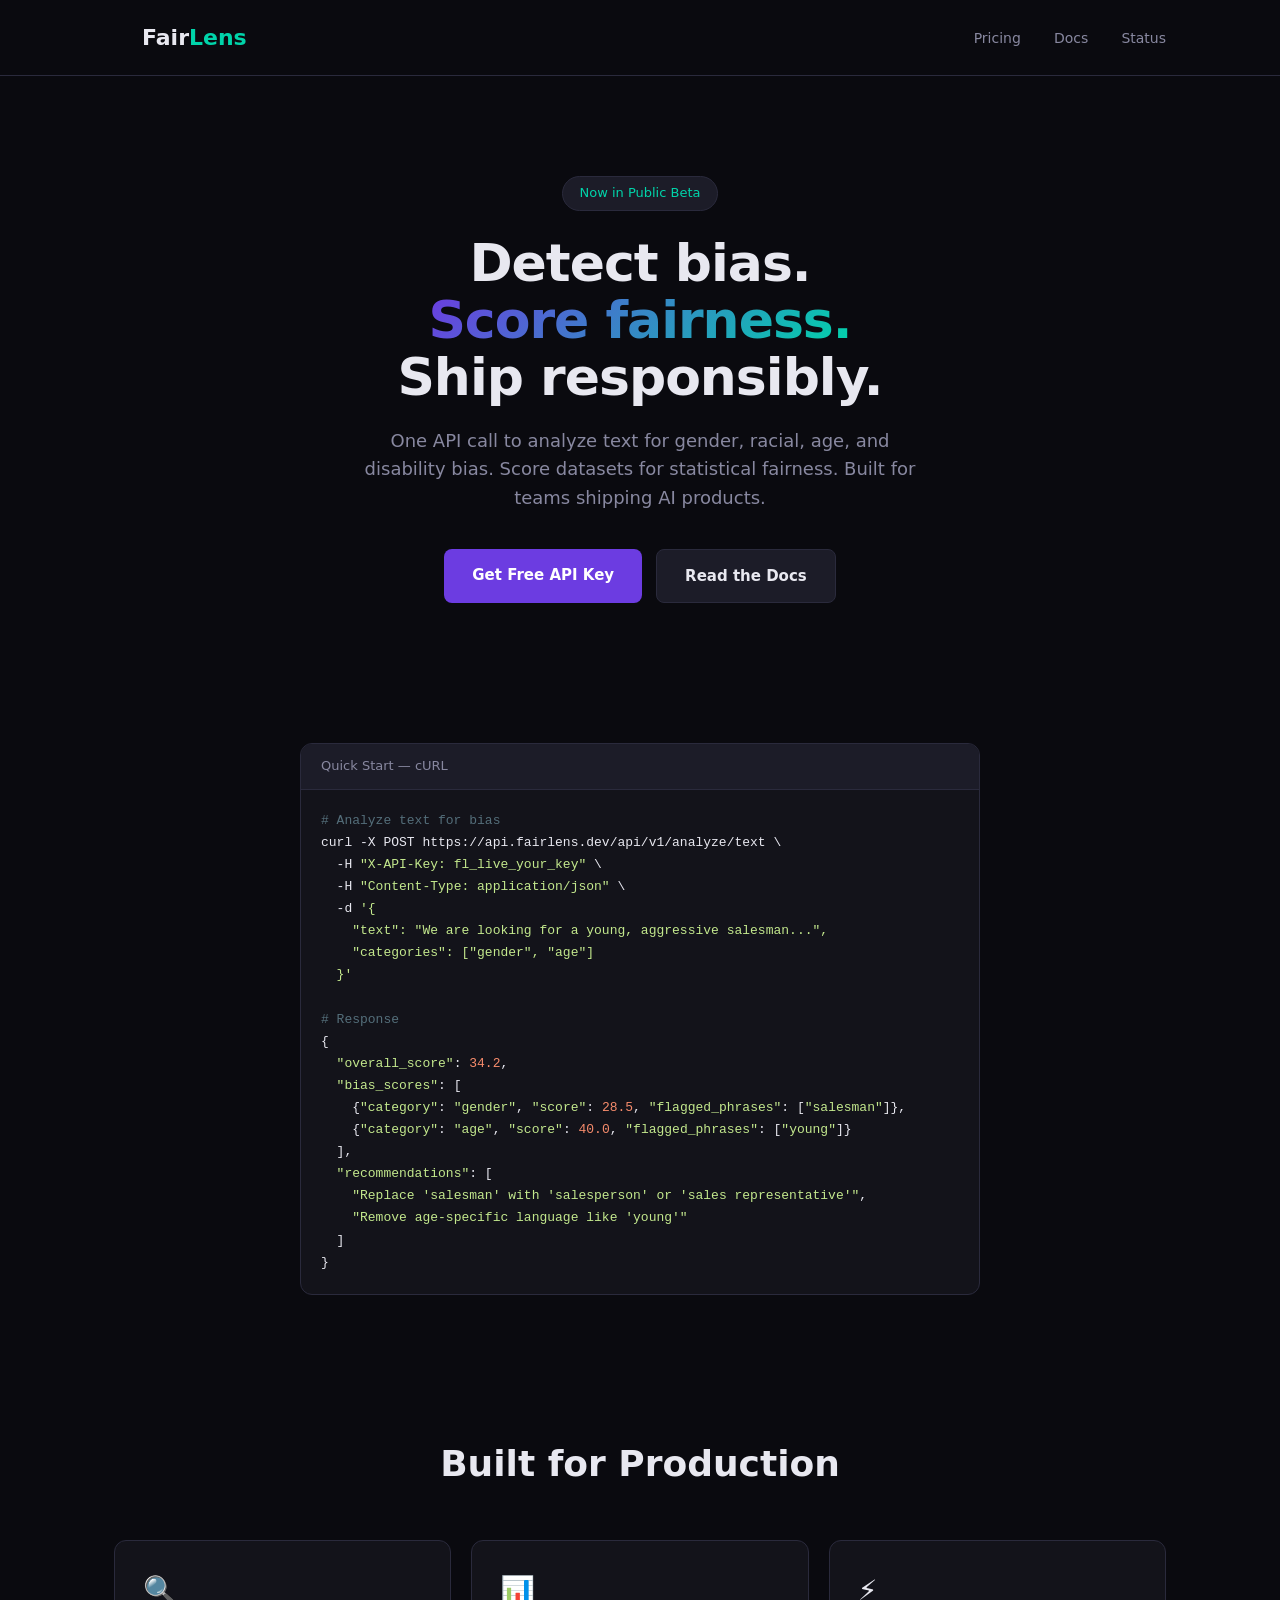
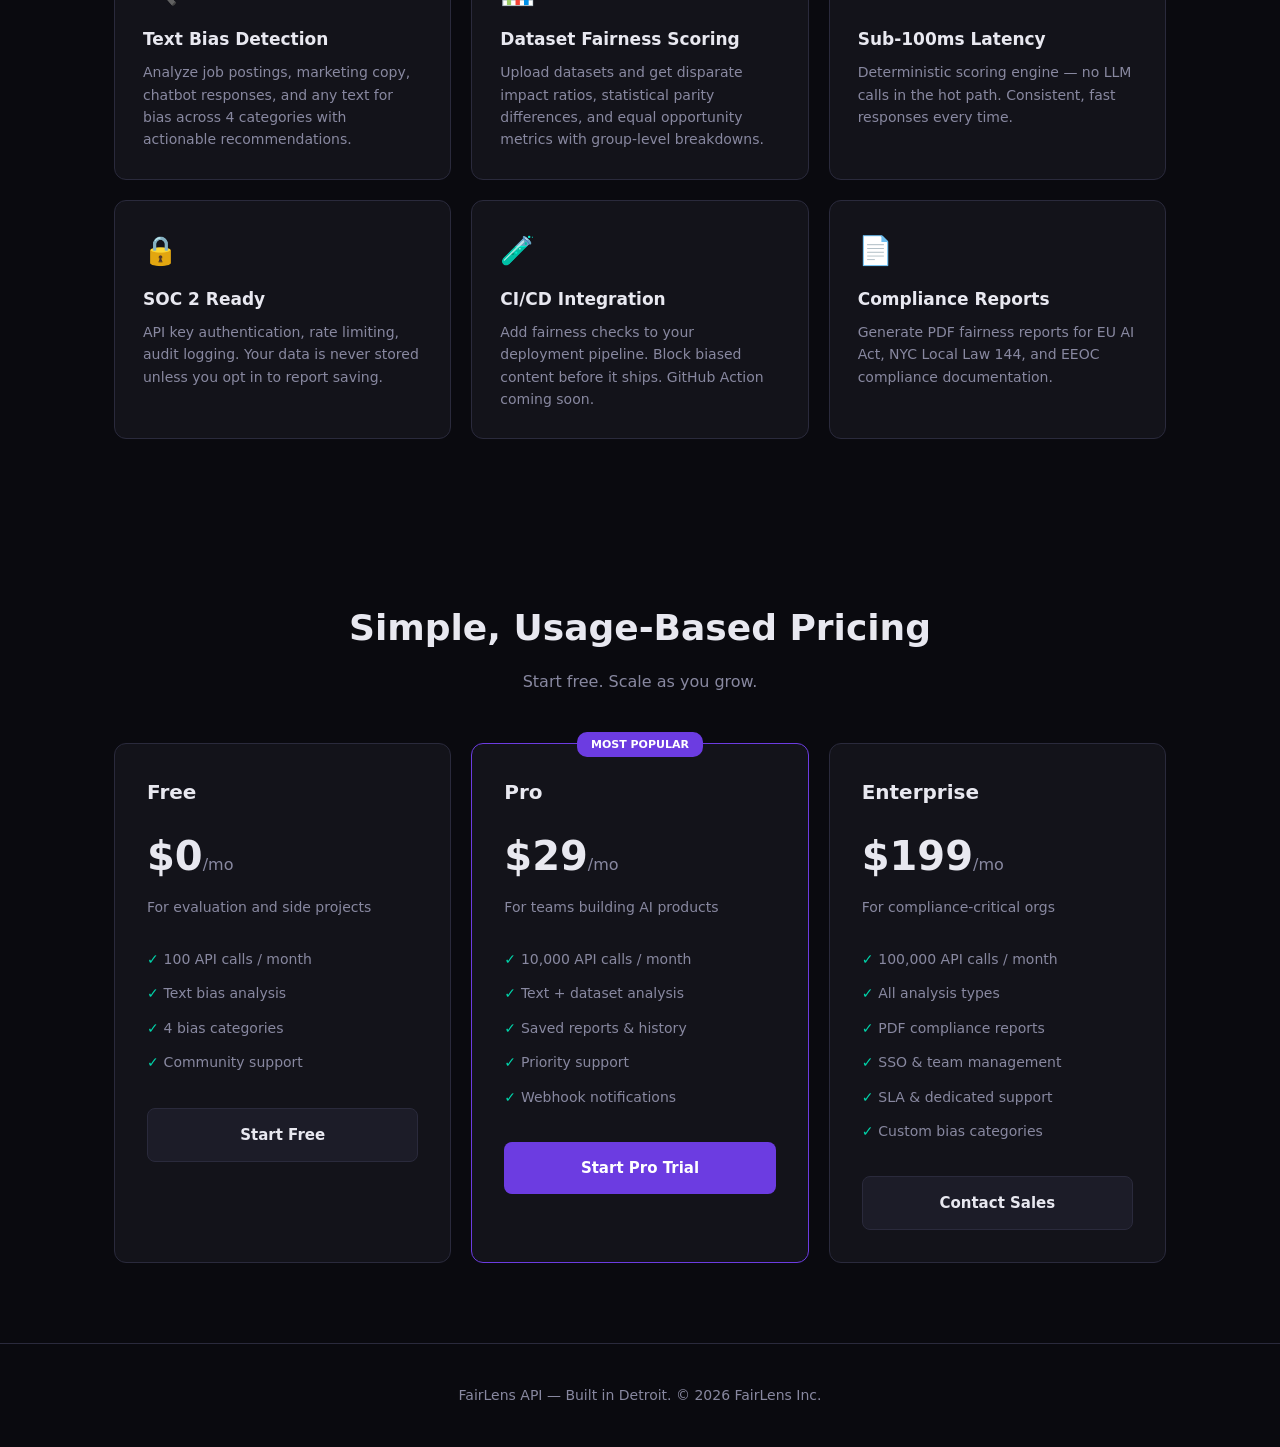
==== static/index.html @ 0217eb8a "Initial release: FairLens API — bias detection and fairness scoring SaaS Full-stack API with text bi" ====
<!DOCTYPE html>
<html lang="en">
<head>
    <meta charset="UTF-8">
    <meta name="viewport" content="width=device-width, initial-scale=1.0">
    <title>FairLens API — Bias Detection & Fairness Scoring</title>
    <meta name="description" content="AI-powered bias detection API. Analyze text for gender, racial, age, and disability bias. Score datasets for fairness. Enterprise-ready.">
    <style>
        * { margin: 0; padding: 0; box-sizing: border-box; }
        :root {
            --primary: #6C3CE1;
            --primary-dark: #5228CC;
            --accent: #00D4AA;
            --bg: #0A0A0F;
            --surface: #13131A;
            --surface-2: #1C1C28;
            --text: #E8E8F0;
            --text-muted: #8888A0;
            --border: #2A2A3C;
        }
        body {
            font-family: -apple-system, BlinkMacSystemFont, 'Segoe UI', system-ui, sans-serif;
            background: var(--bg);
            color: var(--text);
            line-height: 1.6;
        }
        .container { max-width: 1100px; margin: 0 auto; padding: 0 24px; }

        /* Nav */
        nav {
            padding: 20px 0;
            border-bottom: 1px solid var(--border);
            position: sticky; top: 0; background: var(--bg); z-index: 100;
        }
        nav .container { display: flex; justify-content: space-between; align-items: center; }
        .logo { font-size: 22px; font-weight: 700; color: var(--text); text-decoration: none; }
        .logo span { color: var(--accent); }
        nav a { color: var(--text-muted); text-decoration: none; margin-left: 28px; font-size: 14px; }
        nav a:hover { color: var(--text); }

        /* Hero */
        .hero {
            padding: 100px 0 80px;
            text-align: center;
        }
        .badge {
            display: inline-block;
            background: var(--surface-2);
            border: 1px solid var(--border);
            padding: 6px 16px;
            border-radius: 20px;
            font-size: 13px;
            color: var(--accent);
            margin-bottom: 24px;
        }
        h1 {
            font-size: 52px;
            font-weight: 800;
            line-height: 1.1;
            margin-bottom: 20px;
            letter-spacing: -1px;
        }
        h1 .gradient {
            background: linear-gradient(135deg, var(--primary), var(--accent));
            -webkit-background-clip: text;
            -webkit-text-fill-color: transparent;
        }
        .hero p {
            font-size: 18px;
            color: var(--text-muted);
            max-width: 560px;
            margin: 0 auto 36px;
        }
        .cta-row { display: flex; gap: 14px; justify-content: center; }
        .btn {
            padding: 14px 28px;
            border-radius: 8px;
            font-size: 15px;
            font-weight: 600;
            text-decoration: none;
            cursor: pointer;
            border: none;
            transition: transform 0.15s;
        }
        .btn:hover { transform: translateY(-1px); }
        .btn-primary { background: var(--primary); color: white; }
        .btn-secondary { background: var(--surface-2); color: var(--text); border: 1px solid var(--border); }

        /* Code Demo */
        .demo {
            background: var(--surface);
            border: 1px solid var(--border);
            border-radius: 12px;
            padding: 0;
            margin: 60px auto;
            max-width: 680px;
            overflow: hidden;
        }
        .demo-header {
            padding: 12px 20px;
            background: var(--surface-2);
            font-size: 13px;
            color: var(--text-muted);
            border-bottom: 1px solid var(--border);
        }
        .demo pre {
            padding: 20px;
            font-family: 'SF Mono', 'Fira Code', monospace;
            font-size: 13px;
            line-height: 1.7;
            overflow-x: auto;
        }
        .demo .kw { color: #C792EA; }
        .demo .str { color: #C3E88D; }
        .demo .fn { color: #82AAFF; }
        .demo .num { color: #F78C6C; }
        .demo .cm { color: #546E7A; }

        /* Pricing */
        .pricing { padding: 80px 0; }
        .pricing h2 { text-align: center; font-size: 36px; margin-bottom: 12px; }
        .pricing .subtitle { text-align: center; color: var(--text-muted); margin-bottom: 48px; }
        .pricing-grid {
            display: grid;
            grid-template-columns: repeat(3, 1fr);
            gap: 20px;
        }
        .price-card {
            background: var(--surface);
            border: 1px solid var(--border);
            border-radius: 12px;
            padding: 32px;
        }
        .price-card.featured {
            border-color: var(--primary);
            position: relative;
        }
        .price-card.featured::before {
            content: 'MOST POPULAR';
            position: absolute;
            top: -12px;
            left: 50%;
            transform: translateX(-50%);
            background: var(--primary);
            color: white;
            font-size: 11px;
            font-weight: 700;
            padding: 4px 14px;
            border-radius: 10px;
        }
        .price-card h3 { font-size: 20px; margin-bottom: 8px; }
        .price-card .price { font-size: 40px; font-weight: 800; margin: 16px 0 8px; }
        .price-card .price span { font-size: 16px; font-weight: 400; color: var(--text-muted); }
        .price-card .desc { color: var(--text-muted); font-size: 14px; margin-bottom: 24px; }
        .price-card ul { list-style: none; margin-bottom: 28px; }
        .price-card li {
            padding: 6px 0;
            font-size: 14px;
            color: var(--text-muted);
        }
        .price-card li::before { content: '✓ '; color: var(--accent); font-weight: 700; }
        .price-card .btn { display: block; text-align: center; width: 100%; }

        /* Features */
        .features { padding: 80px 0; }
        .features h2 { text-align: center; font-size: 36px; margin-bottom: 48px; }
        .feature-grid {
            display: grid;
            grid-template-columns: repeat(3, 1fr);
            gap: 20px;
        }
        .feature-card {
            background: var(--surface);
            border: 1px solid var(--border);
            border-radius: 12px;
            padding: 28px;
        }
        .feature-card h3 { font-size: 17px; margin-bottom: 8px; }
        .feature-card p { color: var(--text-muted); font-size: 14px; }
        .feature-icon { font-size: 28px; margin-bottom: 12px; }

        /* Footer */
        footer {
            border-top: 1px solid var(--border);
            padding: 40px 0;
            text-align: center;
            color: var(--text-muted);
            font-size: 14px;
        }

        @media (max-width: 768px) {
            h1 { font-size: 32px; }
            .pricing-grid, .feature-grid { grid-template-columns: 1fr; }
            .cta-row { flex-direction: column; align-items: center; }
        }
    </style>
</head>
<body>
    <nav>
        <div class="container">
            <a href="/" class="logo">Fair<span>Lens</span></a>
            <div>
                <a href="#pricing">Pricing</a>
                <a href="/docs">Docs</a>
                <a href="/api/v1/health">Status</a>
            </div>
        </div>
    </nav>

    <section class="hero">
        <div class="container">
            <div class="badge">Now in Public Beta</div>
            <h1>Detect bias.<br><span class="gradient">Score fairness.</span><br>Ship responsibly.</h1>
            <p>One API call to analyze text for gender, racial, age, and disability bias. Score datasets for statistical fairness. Built for teams shipping AI products.</p>
            <div class="cta-row">
                <a href="/api/v1/keys" class="btn btn-primary">Get Free API Key</a>
                <a href="/docs" class="btn btn-secondary">Read the Docs</a>
            </div>
        </div>
    </section>

    <div class="container">
        <div class="demo">
            <div class="demo-header">Quick Start — cURL</div>
            <pre><span class="cm"># Analyze text for bias</span>
curl -X POST https://api.fairlens.dev/api/v1/analyze/text \
  -H <span class="str">"X-API-Key: fl_live_your_key"</span> \
  -H <span class="str">"Content-Type: application/json"</span> \
  -d <span class="str">'{
    "text": "We are looking for a young, aggressive salesman...",
    "categories": ["gender", "age"]
  }'</span>

<span class="cm"># Response</span>
{
  <span class="str">"overall_score"</span>: <span class="num">34.2</span>,
  <span class="str">"bias_scores"</span>: [
    {<span class="str">"category"</span>: <span class="str">"gender"</span>, <span class="str">"score"</span>: <span class="num">28.5</span>, <span class="str">"flagged_phrases"</span>: [<span class="str">"salesman"</span>]},
    {<span class="str">"category"</span>: <span class="str">"age"</span>, <span class="str">"score"</span>: <span class="num">40.0</span>, <span class="str">"flagged_phrases"</span>: [<span class="str">"young"</span>]}
  ],
  <span class="str">"recommendations"</span>: [
    <span class="str">"Replace 'salesman' with 'salesperson' or 'sales representative'"</span>,
    <span class="str">"Remove age-specific language like 'young'"</span>
  ]
}</pre>
        </div>
    </div>

    <section class="features">
        <div class="container">
            <h2>Built for Production</h2>
            <div class="feature-grid">
                <div class="feature-card">
                    <div class="feature-icon">&#x1F50D;</div>
                    <h3>Text Bias Detection</h3>
                    <p>Analyze job postings, marketing copy, chatbot responses, and any text for bias across 4 categories with actionable recommendations.</p>
                </div>
                <div class="feature-card">
                    <div class="feature-icon">&#x1F4CA;</div>
                    <h3>Dataset Fairness Scoring</h3>
                    <p>Upload datasets and get disparate impact ratios, statistical parity differences, and equal opportunity metrics with group-level breakdowns.</p>
                </div>
                <div class="feature-card">
                    <div class="feature-icon">&#x26A1;</div>
                    <h3>Sub-100ms Latency</h3>
                    <p>Deterministic scoring engine — no LLM calls in the hot path. Consistent, fast responses every time.</p>
                </div>
                <div class="feature-card">
                    <div class="feature-icon">&#x1F512;</div>
                    <h3>SOC 2 Ready</h3>
                    <p>API key authentication, rate limiting, audit logging. Your data is never stored unless you opt in to report saving.</p>
                </div>
                <div class="feature-card">
                    <div class="feature-icon">&#x1F9EA;</div>
                    <h3>CI/CD Integration</h3>
                    <p>Add fairness checks to your deployment pipeline. Block biased content before it ships. GitHub Action coming soon.</p>
                </div>
                <div class="feature-card">
                    <div class="feature-icon">&#x1F4C4;</div>
                    <h3>Compliance Reports</h3>
                    <p>Generate PDF fairness reports for EU AI Act, NYC Local Law 144, and EEOC compliance documentation.</p>
                </div>
            </div>
        </div>
    </section>

    <section class="pricing" id="pricing">
        <div class="container">
            <h2>Simple, Usage-Based Pricing</h2>
            <p class="subtitle">Start free. Scale as you grow.</p>
            <div class="pricing-grid">
                <div class="price-card">
                    <h3>Free</h3>
                    <div class="price">$0<span>/mo</span></div>
                    <p class="desc">For evaluation and side projects</p>
                    <ul>
                        <li>100 API calls / month</li>
                        <li>Text bias analysis</li>
                        <li>4 bias categories</li>
                        <li>Community support</li>
                    </ul>
                    <a href="/api/v1/keys" class="btn btn-secondary">Start Free</a>
                </div>
                <div class="price-card featured">
                    <h3>Pro</h3>
                    <div class="price">$29<span>/mo</span></div>
                    <p class="desc">For teams building AI products</p>
                    <ul>
                        <li>10,000 API calls / month</li>
                        <li>Text + dataset analysis</li>
                        <li>Saved reports & history</li>
                        <li>Priority support</li>
                        <li>Webhook notifications</li>
                    </ul>
                    <a href="/api/v1/billing/create-checkout" class="btn btn-primary">Start Pro Trial</a>
                </div>
                <div class="price-card">
                    <h3>Enterprise</h3>
                    <div class="price">$199<span>/mo</span></div>
                    <p class="desc">For compliance-critical orgs</p>
                    <ul>
                        <li>100,000 API calls / month</li>
                        <li>All analysis types</li>
                        <li>PDF compliance reports</li>
                        <li>SSO & team management</li>
                        <li>SLA & dedicated support</li>
                        <li>Custom bias categories</li>
                    </ul>
                    <a href="mailto:enterprise@fairlens.dev" class="btn btn-secondary">Contact Sales</a>
                </div>
            </div>
        </div>
    </section>

    <footer>
        <div class="container">
            FairLens API &mdash; Built in Detroit. &copy; 2026 FairLens Inc.
        </div>
    </footer>
</body>
</html>
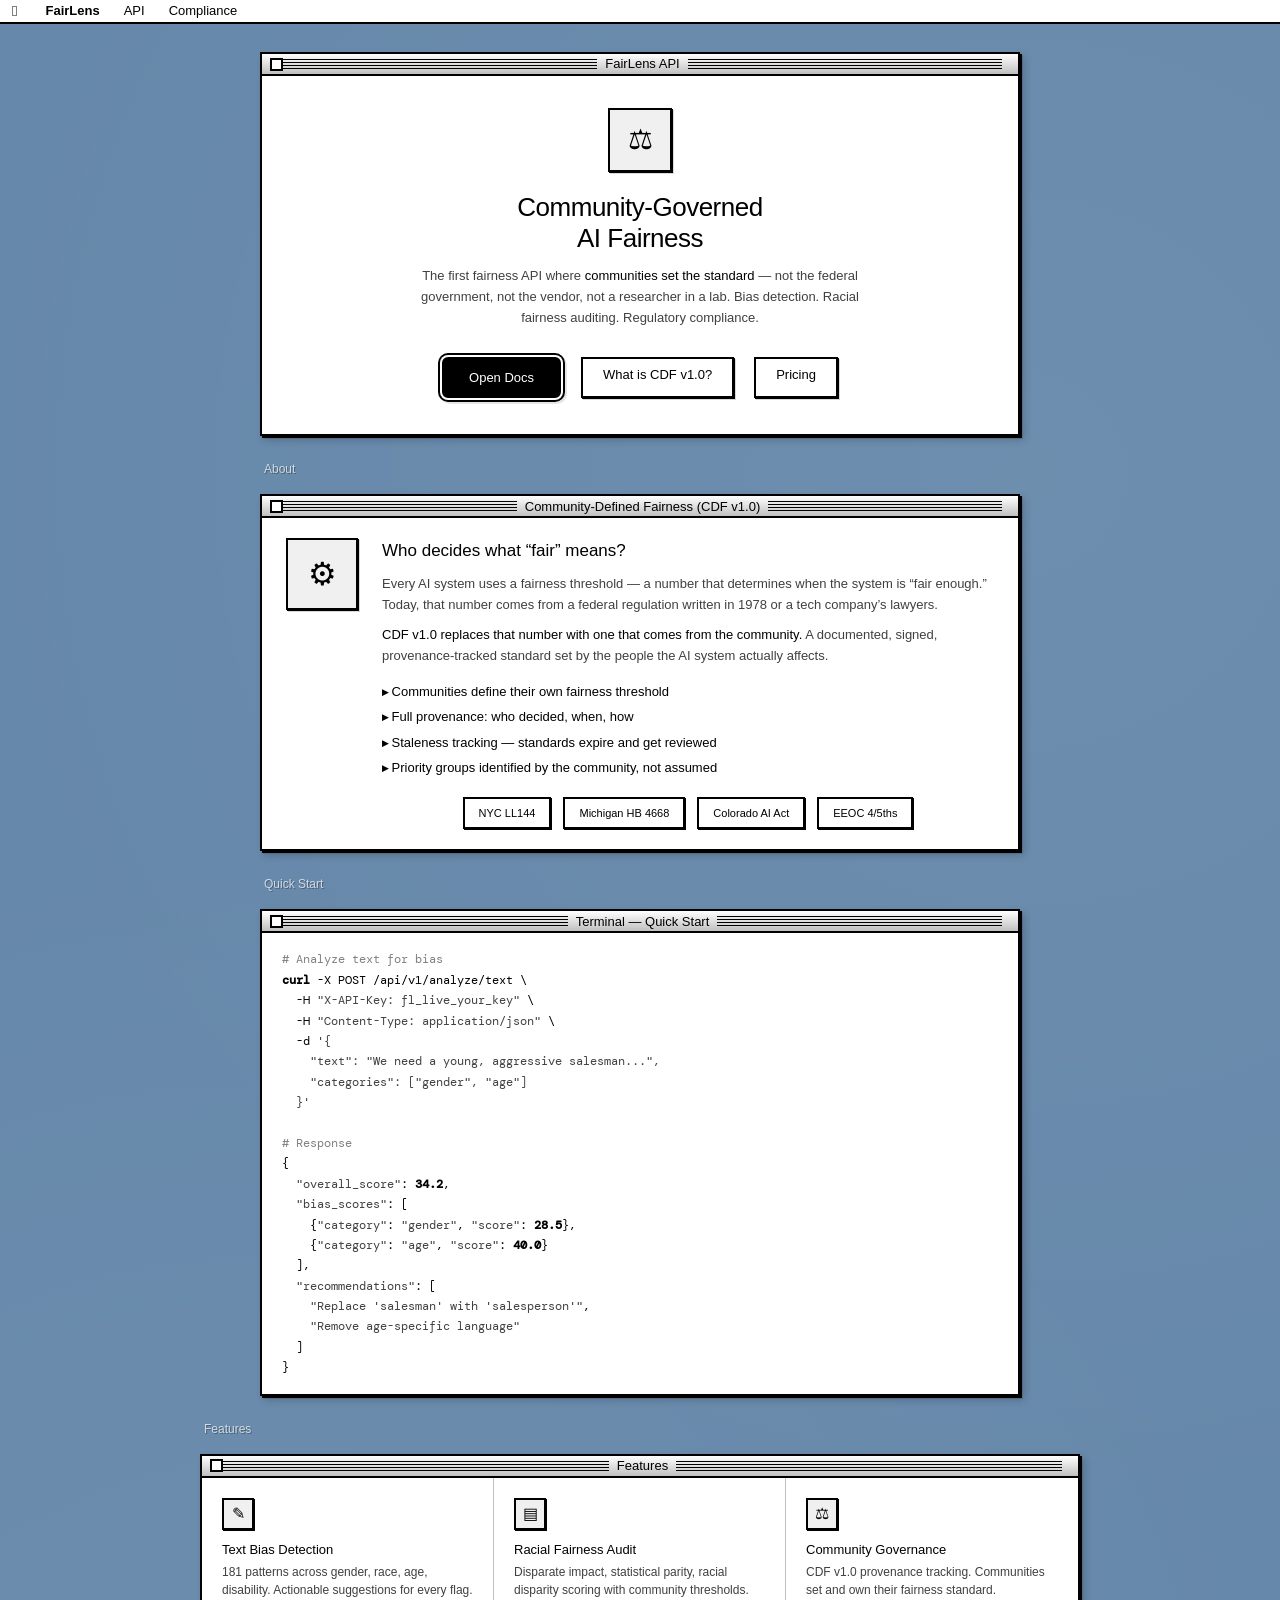
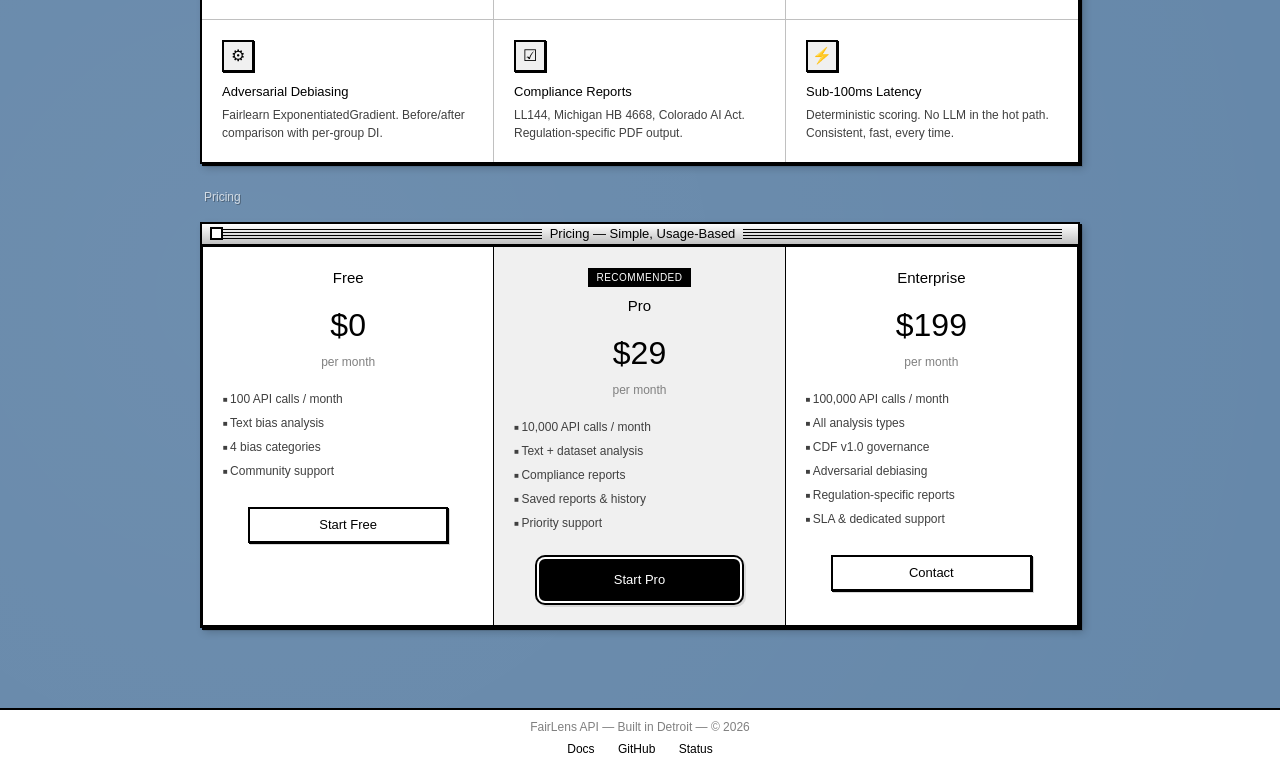
==== commit 45978187: "Redesign landing page — classic Mac System 7 aesthetic Menu bar, window chrome, title bars with clos" ====
--- a/static/index.html
+++ b/static/index.html
@@ -3,231 +3,615 @@
 <head>
     <meta charset="UTF-8">
     <meta name="viewport" content="width=device-width, initial-scale=1.0">
-    <title>FairLens API — Bias Detection & Fairness Scoring</title>
-    <meta name="description" content="AI-powered bias detection API. Analyze text for gender, racial, age, and disability bias. Score datasets for fairness. Enterprise-ready.">
+    <title>FairLens API — Community-Governed AI Fairness</title>
+    <meta name="description" content="The first AI fairness API where communities set the standard. Bias detection, racial fairness auditing, LL144 compliance. Built in Detroit.">
     <style>
+        @import url('https://fonts.googleapis.com/css2?family=DM+Mono:wght@400;500&family=Geneva:wght@400&display=swap');
+
         * { margin: 0; padding: 0; box-sizing: border-box; }
+
         :root {
-            --primary: #6C3CE1;
-            --primary-dark: #5228CC;
-            --accent: #00D4AA;
-            --bg: #0A0A0F;
-            --surface: #13131A;
-            --surface-2: #1C1C28;
-            --text: #E8E8F0;
-            --text-muted: #8888A0;
-            --border: #2A2A3C;
-        }
+            --white: #FFFFFF;
+            --black: #000000;
+            --gray-light: #F0F0F0;
+            --gray: #C0C0C0;
+            --gray-dark: #808080;
+            --gray-darker: #404040;
+            --bg: #6688AA;
+            --window-bg: #FFFFFF;
+            --title-bar: linear-gradient(180deg, #FFFFFF 0%, #C0C0C0 100%);
+            --shadow: 1px 1px 0 #000, 2px 2px 0 rgba(0,0,0,0.15);
+            --window-shadow: 2px 2px 0 #000, 3px 3px 0 rgba(0,0,0,0.1), 4px 4px 8px rgba(0,0,0,0.2);
+        }
+
         body {
-            font-family: -apple-system, BlinkMacSystemFont, 'Segoe UI', system-ui, sans-serif;
+            font-family: 'Geneva', 'Helvetica Neue', Helvetica, Arial, sans-serif;
             background: var(--bg);
-            color: var(--text);
+            color: var(--black);
+            line-height: 1.5;
+            font-size: 13px;
+            min-height: 100vh;
+            cursor: default;
+            background-image:
+                radial-gradient(circle at 20% 80%, rgba(255,255,255,0.05) 0%, transparent 50%),
+                radial-gradient(circle at 80% 20%, rgba(255,255,255,0.05) 0%, transparent 50%);
+        }
+
+        /* ── Menu Bar ──────────────────────────────────── */
+        .menu-bar {
+            background: var(--white);
+            border-bottom: 2px solid var(--black);
+            padding: 2px 12px;
+            display: flex;
+            align-items: center;
+            height: 24px;
+            position: sticky;
+            top: 0;
+            z-index: 1000;
+            font-size: 13px;
+            user-select: none;
+        }
+        .menu-bar .apple-logo {
+            font-weight: bold;
+            margin-right: 16px;
+            font-size: 15px;
+        }
+        .menu-item {
+            padding: 2px 12px;
+            cursor: default;
+            font-weight: 500;
+            position: relative;
+        }
+        .menu-item:hover {
+            background: var(--black);
+            color: var(--white);
+        }
+        .menu-item .dropdown {
+            display: none;
+            position: absolute;
+            top: 100%;
+            left: 0;
+            background: var(--white);
+            border: 2px solid var(--black);
+            min-width: 180px;
+            box-shadow: 3px 3px 0 rgba(0,0,0,0.3);
+            z-index: 1001;
+        }
+        .menu-item:hover .dropdown {
+            display: block;
+        }
+        .dropdown-item {
+            padding: 4px 16px;
+            color: var(--black);
+            white-space: nowrap;
+            text-decoration: none;
+            display: block;
+        }
+        .dropdown-item:hover {
+            background: var(--black);
+            color: var(--white);
+        }
+        .dropdown-divider {
+            border-top: 1px solid var(--gray);
+            margin: 2px 0;
+        }
+        .dropdown-item .shortcut {
+            float: right;
+            color: var(--gray-dark);
+            margin-left: 24px;
+        }
+        .dropdown-item:hover .shortcut {
+            color: var(--gray);
+        }
+
+        /* ── Window Chrome ─────────────────────────────── */
+        .window {
+            background: var(--window-bg);
+            border: 2px solid var(--black);
+            box-shadow: var(--window-shadow);
+            margin: 16px auto;
+            max-width: 760px;
+            position: relative;
+        }
+        .window-wide {
+            max-width: 880px;
+        }
+        .title-bar {
+            background: var(--title-bar);
+            border-bottom: 2px solid var(--black);
+            padding: 3px 8px;
+            display: flex;
+            align-items: center;
+            height: 22px;
+            user-select: none;
+        }
+        .title-bar-lines {
+            flex: 1;
+            height: 12px;
+            background: repeating-linear-gradient(
+                0deg,
+                transparent,
+                transparent 1px,
+                var(--black) 1px,
+                var(--black) 2px,
+                transparent 2px,
+                transparent 3px
+            );
+            margin: 0 8px;
+        }
+        .title-bar-lines-left {
+            margin-left: 0;
+        }
+        .close-box {
+            width: 13px;
+            height: 13px;
+            border: 2px solid var(--black);
+            background: var(--white);
+            flex-shrink: 0;
+        }
+        .title-text {
+            font-weight: 500;
+            font-size: 13px;
+            white-space: nowrap;
+            flex-shrink: 0;
+        }
+        .window-body {
+            padding: 20px 24px;
+        }
+
+        /* ── Desktop Grid ──────────────────────────────── */
+        .desktop {
+            padding: 12px 20px 40px;
+            max-width: 920px;
+            margin: 0 auto;
+        }
+
+        /* ── Hero Window ───────────────────────────────── */
+        .hero-content {
+            text-align: center;
+            padding: 32px 24px;
+        }
+        .hero-icon {
+            width: 64px;
+            height: 64px;
+            margin: 0 auto 20px;
+            border: 2px solid var(--black);
+            background: var(--gray-light);
+            display: flex;
+            align-items: center;
+            justify-content: center;
+            font-size: 28px;
+            box-shadow: var(--shadow);
+        }
+        .hero-content h1 {
+            font-size: 26px;
+            font-weight: 500;
+            margin-bottom: 12px;
+            letter-spacing: -0.5px;
+            line-height: 1.2;
+        }
+        .hero-content p {
+            font-size: 13px;
+            color: var(--gray-darker);
+            max-width: 480px;
+            margin: 0 auto 24px;
             line-height: 1.6;
         }
-        .container { max-width: 1100px; margin: 0 auto; padding: 0 24px; }
-
-        /* Nav */
-        nav {
-            padding: 20px 0;
-            border-bottom: 1px solid var(--border);
-            position: sticky; top: 0; background: var(--bg); z-index: 100;
-        }
-        nav .container { display: flex; justify-content: space-between; align-items: center; }
-        .logo { font-size: 22px; font-weight: 700; color: var(--text); text-decoration: none; }
-        .logo span { color: var(--accent); }
-        nav a { color: var(--text-muted); text-decoration: none; margin-left: 28px; font-size: 14px; }
-        nav a:hover { color: var(--text); }
-
-        /* Hero */
-        .hero {
-            padding: 100px 0 80px;
-            text-align: center;
-        }
-        .badge {
+        .hero-content .highlight {
+            font-weight: 500;
+            color: var(--black);
+        }
+
+        /* ── Mac Buttons ───────────────────────────────── */
+        .mac-btn {
             display: inline-block;
-            background: var(--surface-2);
-            border: 1px solid var(--border);
-            padding: 6px 16px;
-            border-radius: 20px;
+            padding: 6px 20px;
+            border: 2px solid var(--black);
+            background: var(--white);
+            font-family: inherit;
             font-size: 13px;
-            color: var(--accent);
-            margin-bottom: 24px;
-        }
-        h1 {
-            font-size: 52px;
-            font-weight: 800;
-            line-height: 1.1;
-            margin-bottom: 20px;
-            letter-spacing: -1px;
-        }
-        h1 .gradient {
-            background: linear-gradient(135deg, var(--primary), var(--accent));
-            -webkit-background-clip: text;
-            -webkit-text-fill-color: transparent;
-        }
-        .hero p {
-            font-size: 18px;
-            color: var(--text-muted);
-            max-width: 560px;
-            margin: 0 auto 36px;
-        }
-        .cta-row { display: flex; gap: 14px; justify-content: center; }
-        .btn {
-            padding: 14px 28px;
-            border-radius: 8px;
-            font-size: 15px;
-            font-weight: 600;
+            font-weight: 500;
+            cursor: pointer;
+            box-shadow: var(--shadow);
             text-decoration: none;
-            cursor: pointer;
-            border: none;
-            transition: transform 0.15s;
-        }
-        .btn:hover { transform: translateY(-1px); }
-        .btn-primary { background: var(--primary); color: white; }
-        .btn-secondary { background: var(--surface-2); color: var(--text); border: 1px solid var(--border); }
-
-        /* Code Demo */
-        .demo {
-            background: var(--surface);
-            border: 1px solid var(--border);
-            border-radius: 12px;
-            padding: 0;
-            margin: 60px auto;
-            max-width: 680px;
-            overflow: hidden;
-        }
-        .demo-header {
-            padding: 12px 20px;
-            background: var(--surface-2);
-            font-size: 13px;
-            color: var(--text-muted);
-            border-bottom: 1px solid var(--border);
-        }
-        .demo pre {
-            padding: 20px;
-            font-family: 'SF Mono', 'Fira Code', monospace;
-            font-size: 13px;
+            color: var(--black);
+            margin: 4px;
+            user-select: none;
+        }
+        .mac-btn:active {
+            background: var(--black);
+            color: var(--white);
+            box-shadow: none;
+            transform: translate(1px, 1px);
+        }
+        .mac-btn-primary {
+            background: var(--black);
+            color: var(--white);
+            border-radius: 6px;
+            padding: 8px 24px;
+            border: 3px solid var(--black);
+            box-shadow: 0 0 0 2px var(--white), 0 0 0 4px var(--black), 2px 2px 0 4px rgba(0,0,0,0.1);
+        }
+        .mac-btn-primary:active {
+            background: var(--gray-darker);
+        }
+        .btn-row {
+            display: flex;
+            gap: 12px;
+            justify-content: center;
+            flex-wrap: wrap;
+        }
+
+        /* ── Code Window ───────────────────────────────── */
+        .code-body {
+            background: var(--white);
+            padding: 16px 20px;
+            font-family: 'DM Mono', 'Monaco', 'Courier New', monospace;
+            font-size: 12px;
             line-height: 1.7;
             overflow-x: auto;
-        }
-        .demo .kw { color: #C792EA; }
-        .demo .str { color: #C3E88D; }
-        .demo .fn { color: #82AAFF; }
-        .demo .num { color: #F78C6C; }
-        .demo .cm { color: #546E7A; }
-
-        /* Pricing */
-        .pricing { padding: 80px 0; }
-        .pricing h2 { text-align: center; font-size: 36px; margin-bottom: 12px; }
-        .pricing .subtitle { text-align: center; color: var(--text-muted); margin-bottom: 48px; }
+            white-space: pre;
+        }
+        .cm { color: #808080; }
+        .kw { color: #000; font-weight: bold; }
+        .str { color: #404040; }
+        .num { font-weight: bold; }
+
+        /* ── Feature Cards ─────────────────────────────── */
+        .feature-grid {
+            display: grid;
+            grid-template-columns: repeat(3, 1fr);
+            gap: 0;
+        }
+        .feature-cell {
+            border-right: 1px solid var(--gray);
+            border-bottom: 1px solid var(--gray);
+            padding: 20px;
+        }
+        .feature-cell:nth-child(3n) {
+            border-right: none;
+        }
+        .feature-cell:nth-child(n+4) {
+            border-bottom: none;
+        }
+        .feature-icon-sm {
+            width: 32px;
+            height: 32px;
+            border: 2px solid var(--black);
+            background: var(--gray-light);
+            display: flex;
+            align-items: center;
+            justify-content: center;
+            font-size: 16px;
+            margin-bottom: 10px;
+            box-shadow: 1px 1px 0 #000;
+        }
+        .feature-cell h3 {
+            font-size: 13px;
+            font-weight: 500;
+            margin-bottom: 4px;
+        }
+        .feature-cell p {
+            font-size: 12px;
+            color: var(--gray-darker);
+            line-height: 1.5;
+        }
+
+        /* ── Pricing ──────────────────────────────────── */
         .pricing-grid {
             display: grid;
             grid-template-columns: repeat(3, 1fr);
-            gap: 20px;
-        }
-        .price-card {
-            background: var(--surface);
-            border: 1px solid var(--border);
-            border-radius: 12px;
-            padding: 32px;
-        }
-        .price-card.featured {
-            border-color: var(--primary);
-            position: relative;
-        }
-        .price-card.featured::before {
-            content: 'MOST POPULAR';
-            position: absolute;
-            top: -12px;
-            left: 50%;
-            transform: translateX(-50%);
-            background: var(--primary);
-            color: white;
+            gap: 0;
+            border: 1px solid var(--black);
+        }
+        .price-col {
+            border-right: 1px solid var(--black);
+            padding: 20px;
+            text-align: center;
+        }
+        .price-col:last-child {
+            border-right: none;
+        }
+        .price-col.featured {
+            background: var(--gray-light);
+        }
+        .price-col h3 {
+            font-size: 15px;
+            margin-bottom: 4px;
+            font-weight: 500;
+        }
+        .price-amount {
+            font-size: 32px;
+            font-weight: 500;
+            margin: 12px 0 4px;
+        }
+        .price-period {
+            font-size: 12px;
+            color: var(--gray-dark);
+            margin-bottom: 16px;
+        }
+        .price-col ul {
+            list-style: none;
+            text-align: left;
+            margin-bottom: 20px;
+        }
+        .price-col li {
+            padding: 3px 0;
+            font-size: 12px;
+            color: var(--gray-darker);
+        }
+        .price-col li::before {
+            content: '\25A0  ';
+            font-size: 8px;
+            vertical-align: middle;
+        }
+        .featured-label {
+            display: inline-block;
+            background: var(--black);
+            color: var(--white);
+            font-size: 10px;
+            font-weight: 500;
+            padding: 2px 8px;
+            margin-bottom: 8px;
+            letter-spacing: 0.5px;
+        }
+
+        /* ── CDF Section ──────────────────────────────── */
+        .cdf-content {
+            display: flex;
+            gap: 24px;
+            align-items: flex-start;
+        }
+        .cdf-icon-col {
+            flex-shrink: 0;
+        }
+        .cdf-icon-large {
+            width: 72px;
+            height: 72px;
+            border: 2px solid var(--black);
+            background: var(--gray-light);
+            display: flex;
+            align-items: center;
+            justify-content: center;
+            font-size: 32px;
+            box-shadow: var(--shadow);
+        }
+        .cdf-text h2 {
+            font-size: 17px;
+            font-weight: 500;
+            margin-bottom: 10px;
+        }
+        .cdf-text p {
+            font-size: 13px;
+            color: var(--gray-darker);
+            margin-bottom: 10px;
+            line-height: 1.6;
+        }
+        .cdf-text .highlight {
+            color: var(--black);
+            font-weight: 500;
+        }
+        .cdf-list {
+            list-style: none;
+            margin: 12px 0;
+        }
+        .cdf-list li {
+            padding: 3px 0;
+            font-size: 13px;
+        }
+        .cdf-list li::before {
+            content: '\25B6  ';
+            font-size: 9px;
+            vertical-align: middle;
+        }
+
+        /* ── Compliance Badges ─────────────────────────── */
+        .compliance-row {
+            display: flex;
+            gap: 12px;
+            justify-content: center;
+            flex-wrap: wrap;
+            margin-top: 16px;
+        }
+        .compliance-badge {
+            border: 2px solid var(--black);
+            padding: 6px 14px;
             font-size: 11px;
-            font-weight: 700;
-            padding: 4px 14px;
-            border-radius: 10px;
-        }
-        .price-card h3 { font-size: 20px; margin-bottom: 8px; }
-        .price-card .price { font-size: 40px; font-weight: 800; margin: 16px 0 8px; }
-        .price-card .price span { font-size: 16px; font-weight: 400; color: var(--text-muted); }
-        .price-card .desc { color: var(--text-muted); font-size: 14px; margin-bottom: 24px; }
-        .price-card ul { list-style: none; margin-bottom: 28px; }
-        .price-card li {
-            padding: 6px 0;
-            font-size: 14px;
-            color: var(--text-muted);
-        }
-        .price-card li::before { content: '✓ '; color: var(--accent); font-weight: 700; }
-        .price-card .btn { display: block; text-align: center; width: 100%; }
-
-        /* Features */
-        .features { padding: 80px 0; }
-        .features h2 { text-align: center; font-size: 36px; margin-bottom: 48px; }
-        .feature-grid {
-            display: grid;
-            grid-template-columns: repeat(3, 1fr);
-            gap: 20px;
-        }
-        .feature-card {
-            background: var(--surface);
-            border: 1px solid var(--border);
-            border-radius: 12px;
-            padding: 28px;
-        }
-        .feature-card h3 { font-size: 17px; margin-bottom: 8px; }
-        .feature-card p { color: var(--text-muted); font-size: 14px; }
-        .feature-icon { font-size: 28px; margin-bottom: 12px; }
-
-        /* Footer */
-        footer {
-            border-top: 1px solid var(--border);
-            padding: 40px 0;
+            font-weight: 500;
+            background: var(--white);
+            box-shadow: 1px 1px 0 #000;
+        }
+
+        /* ── Footer ────────────────────────────────────── */
+        .footer-bar {
+            background: var(--white);
+            border-top: 2px solid var(--black);
+            padding: 8px 20px;
             text-align: center;
-            color: var(--text-muted);
-            font-size: 14px;
-        }
-
+            font-size: 12px;
+            color: var(--gray-dark);
+            margin-top: 24px;
+        }
+        .footer-links {
+            margin-top: 4px;
+        }
+        .footer-links a {
+            color: var(--black);
+            text-decoration: none;
+            margin: 0 10px;
+            font-weight: 500;
+        }
+        .footer-links a:hover {
+            text-decoration: underline;
+        }
+
+        /* ── Scrollbar ─────────────────────────────────── */
+        .scroll-body {
+            max-height: 260px;
+            overflow-y: auto;
+        }
+        .scroll-body::-webkit-scrollbar {
+            width: 16px;
+        }
+        .scroll-body::-webkit-scrollbar-track {
+            background: var(--white);
+            border-left: 1px solid var(--black);
+        }
+        .scroll-body::-webkit-scrollbar-thumb {
+            background: var(--gray);
+            border: 1px solid var(--black);
+        }
+
+        /* ── Section Spacing ───────────────────────────── */
+        .window + .window {
+            margin-top: 20px;
+        }
+        .section-label {
+            font-size: 12px;
+            color: rgba(255,255,255,0.7);
+            margin: 24px auto 8px;
+            max-width: 760px;
+            padding-left: 4px;
+            text-shadow: 1px 1px 0 rgba(0,0,0,0.3);
+        }
+        .section-label-wide {
+            max-width: 880px;
+        }
+
+        /* ── Responsive ────────────────────────────────── */
         @media (max-width: 768px) {
-            h1 { font-size: 32px; }
-            .pricing-grid, .feature-grid { grid-template-columns: 1fr; }
-            .cta-row { flex-direction: column; align-items: center; }
+            .desktop { padding: 8px 10px 30px; }
+            .window { margin: 10px auto; }
+            .feature-grid { grid-template-columns: 1fr; }
+            .feature-cell { border-right: none; border-bottom: 1px solid var(--gray); }
+            .feature-cell:last-child { border-bottom: none; }
+            .pricing-grid { grid-template-columns: 1fr; }
+            .price-col { border-right: none; border-bottom: 1px solid var(--black); }
+            .price-col:last-child { border-bottom: none; }
+            .hero-content h1 { font-size: 20px; }
+            .cdf-content { flex-direction: column; }
+            .hero-content { padding: 24px 16px; }
+            .window-body { padding: 16px; }
         }
     </style>
 </head>
 <body>
-    <nav>
-        <div class="container">
-            <a href="/" class="logo">Fair<span>Lens</span></a>
-            <div>
-                <a href="#pricing">Pricing</a>
-                <a href="/docs">Docs</a>
-                <a href="/api/v1/health">Status</a>
+
+<!-- ═══ Menu Bar ═══ -->
+<div class="menu-bar">
+    <span class="apple-logo">&#63743;</span>
+    <div class="menu-item">
+        <strong>FairLens</strong>
+        <div class="dropdown">
+            <a class="dropdown-item" href="#about">About FairLens</a>
+            <div class="dropdown-divider"></div>
+            <a class="dropdown-item" href="#cdf">CDF v1.0 <span class="shortcut">&#8984;F</span></a>
+            <a class="dropdown-item" href="#pricing">Pricing <span class="shortcut">&#8984;P</span></a>
+        </div>
+    </div>
+    <div class="menu-item">
+        API
+        <div class="dropdown">
+            <a class="dropdown-item" href="/docs">Documentation <span class="shortcut">&#8984;D</span></a>
+            <a class="dropdown-item" href="/api/v1/health">Health Check</a>
+            <div class="dropdown-divider"></div>
+            <a class="dropdown-item" href="/api/v1/keys">Get API Key</a>
+        </div>
+    </div>
+    <div class="menu-item">
+        Compliance
+        <div class="dropdown">
+            <a class="dropdown-item" href="#compliance">NYC LL144</a>
+            <a class="dropdown-item" href="#compliance">Michigan HB 4668</a>
+            <a class="dropdown-item" href="#compliance">Colorado AI Act</a>
+        </div>
+    </div>
+</div>
+
+<div class="desktop">
+
+    <!-- ═══ Hero Window ═══ -->
+    <div class="window" id="about">
+        <div class="title-bar">
+            <div class="close-box"></div>
+            <div class="title-bar-lines title-bar-lines-left"></div>
+            <span class="title-text">FairLens API</span>
+            <div class="title-bar-lines"></div>
+        </div>
+        <div class="window-body hero-content">
+            <div class="hero-icon">&#9878;</div>
+            <h1>Community-Governed<br>AI Fairness</h1>
+            <p>
+                The first fairness API where <span class="highlight">communities set the standard</span> &mdash;
+                not the federal government, not the vendor, not a researcher in a lab.
+                Bias detection. Racial fairness auditing. Regulatory compliance.
+            </p>
+            <div class="btn-row">
+                <a href="/docs" class="mac-btn mac-btn-primary">Open Docs</a>
+                <a href="#cdf" class="mac-btn">What is CDF v1.0?</a>
+                <a href="#pricing" class="mac-btn">Pricing</a>
             </div>
         </div>
-    </nav>
-
-    <section class="hero">
-        <div class="container">
-            <div class="badge">Now in Public Beta</div>
-            <h1>Detect bias.<br><span class="gradient">Score fairness.</span><br>Ship responsibly.</h1>
-            <p>One API call to analyze text for gender, racial, age, and disability bias. Score datasets for statistical fairness. Built for teams shipping AI products.</p>
-            <div class="cta-row">
-                <a href="/api/v1/keys" class="btn btn-primary">Get Free API Key</a>
-                <a href="/docs" class="btn btn-secondary">Read the Docs</a>
+    </div>
+
+    <!-- ═══ CDF Window ═══ -->
+    <div class="section-label">About</div>
+    <div class="window" id="cdf">
+        <div class="title-bar">
+            <div class="close-box"></div>
+            <div class="title-bar-lines title-bar-lines-left"></div>
+            <span class="title-text">Community-Defined Fairness (CDF v1.0)</span>
+            <div class="title-bar-lines"></div>
+        </div>
+        <div class="window-body">
+            <div class="cdf-content">
+                <div class="cdf-icon-col">
+                    <div class="cdf-icon-large">&#9881;</div>
+                </div>
+                <div class="cdf-text">
+                    <h2>Who decides what &ldquo;fair&rdquo; means?</h2>
+                    <p>
+                        Every AI system uses a fairness threshold &mdash; a number that determines
+                        when the system is &ldquo;fair enough.&rdquo; Today, that number comes from a
+                        federal regulation written in 1978 or a tech company&rsquo;s lawyers.
+                    </p>
+                    <p>
+                        <span class="highlight">CDF v1.0 replaces that number with one that comes
+                        from the community.</span> A documented, signed, provenance-tracked standard
+                        set by the people the AI system actually affects.
+                    </p>
+                    <ul class="cdf-list">
+                        <li>Communities define their own fairness threshold</li>
+                        <li>Full provenance: who decided, when, how</li>
+                        <li>Staleness tracking &mdash; standards expire and get reviewed</li>
+                        <li>Priority groups identified by the community, not assumed</li>
+                    </ul>
+                    <div class="compliance-row" id="compliance">
+                        <span class="compliance-badge">NYC LL144</span>
+                        <span class="compliance-badge">Michigan HB 4668</span>
+                        <span class="compliance-badge">Colorado AI Act</span>
+                        <span class="compliance-badge">EEOC 4/5ths</span>
+                    </div>
+                </div>
             </div>
         </div>
-    </section>
-
-    <div class="container">
-        <div class="demo">
-            <div class="demo-header">Quick Start — cURL</div>
-            <pre><span class="cm"># Analyze text for bias</span>
-curl -X POST https://api.fairlens.dev/api/v1/analyze/text \
+    </div>
+
+    <!-- ═══ Code Demo Window ═══ -->
+    <div class="section-label">Quick Start</div>
+    <div class="window">
+        <div class="title-bar">
+            <div class="close-box"></div>
+            <div class="title-bar-lines title-bar-lines-left"></div>
+            <span class="title-text">Terminal &mdash; Quick Start</span>
+            <div class="title-bar-lines"></div>
+        </div>
+        <div class="code-body"><span class="cm"># Analyze text for bias</span>
+<span class="kw">curl</span> -X POST /api/v1/analyze/text \
   -H <span class="str">"X-API-Key: fl_live_your_key"</span> \
   -H <span class="str">"Content-Type: application/json"</span> \
   -d <span class="str">'{
-    "text": "We are looking for a young, aggressive salesman...",
+    "text": "We need a young, aggressive salesman...",
     "categories": ["gender", "age"]
   }'</span>
 
@@ -235,107 +619,136 @@
 {
   <span class="str">"overall_score"</span>: <span class="num">34.2</span>,
   <span class="str">"bias_scores"</span>: [
-    {<span class="str">"category"</span>: <span class="str">"gender"</span>, <span class="str">"score"</span>: <span class="num">28.5</span>, <span class="str">"flagged_phrases"</span>: [<span class="str">"salesman"</span>]},
-    {<span class="str">"category"</span>: <span class="str">"age"</span>, <span class="str">"score"</span>: <span class="num">40.0</span>, <span class="str">"flagged_phrases"</span>: [<span class="str">"young"</span>]}
+    {<span class="str">"category"</span>: <span class="str">"gender"</span>, <span class="str">"score"</span>: <span class="num">28.5</span>},
+    {<span class="str">"category"</span>: <span class="str">"age"</span>, <span class="str">"score"</span>: <span class="num">40.0</span>}
   ],
   <span class="str">"recommendations"</span>: [
-    <span class="str">"Replace 'salesman' with 'salesperson' or 'sales representative'"</span>,
-    <span class="str">"Remove age-specific language like 'young'"</span>
+    <span class="str">"Replace 'salesman' with 'salesperson'"</span>,
+    <span class="str">"Remove age-specific language"</span>
   ]
-}</pre>
-        </div>
-    </div>
-
-    <section class="features">
-        <div class="container">
-            <h2>Built for Production</h2>
+}</div>
+    </div>
+
+    <!-- ═══ Features Window ═══ -->
+    <div class="section-label section-label-wide">Features</div>
+    <div class="window window-wide">
+        <div class="title-bar">
+            <div class="close-box"></div>
+            <div class="title-bar-lines title-bar-lines-left"></div>
+            <span class="title-text">Features</span>
+            <div class="title-bar-lines"></div>
+        </div>
+        <div class="window-body" style="padding: 0;">
             <div class="feature-grid">
-                <div class="feature-card">
-                    <div class="feature-icon">&#x1F50D;</div>
+                <div class="feature-cell">
+                    <div class="feature-icon-sm">&#9998;</div>
                     <h3>Text Bias Detection</h3>
-                    <p>Analyze job postings, marketing copy, chatbot responses, and any text for bias across 4 categories with actionable recommendations.</p>
-                </div>
-                <div class="feature-card">
-                    <div class="feature-icon">&#x1F4CA;</div>
-                    <h3>Dataset Fairness Scoring</h3>
-                    <p>Upload datasets and get disparate impact ratios, statistical parity differences, and equal opportunity metrics with group-level breakdowns.</p>
-                </div>
-                <div class="feature-card">
-                    <div class="feature-icon">&#x26A1;</div>
+                    <p>181 patterns across gender, race, age, disability. Actionable suggestions for every flag.</p>
+                </div>
+                <div class="feature-cell">
+                    <div class="feature-icon-sm">&#9636;</div>
+                    <h3>Racial Fairness Audit</h3>
+                    <p>Disparate impact, statistical parity, racial disparity scoring with community thresholds.</p>
+                </div>
+                <div class="feature-cell">
+                    <div class="feature-icon-sm">&#9878;</div>
+                    <h3>Community Governance</h3>
+                    <p>CDF v1.0 provenance tracking. Communities set and own their fairness standard.</p>
+                </div>
+                <div class="feature-cell">
+                    <div class="feature-icon-sm">&#9881;</div>
+                    <h3>Adversarial Debiasing</h3>
+                    <p>Fairlearn ExponentiatedGradient. Before/after comparison with per-group DI.</p>
+                </div>
+                <div class="feature-cell">
+                    <div class="feature-icon-sm">&#9745;</div>
+                    <h3>Compliance Reports</h3>
+                    <p>LL144, Michigan HB 4668, Colorado AI Act. Regulation-specific PDF output.</p>
+                </div>
+                <div class="feature-cell">
+                    <div class="feature-icon-sm">&#9889;</div>
                     <h3>Sub-100ms Latency</h3>
-                    <p>Deterministic scoring engine — no LLM calls in the hot path. Consistent, fast responses every time.</p>
-                </div>
-                <div class="feature-card">
-                    <div class="feature-icon">&#x1F512;</div>
-                    <h3>SOC 2 Ready</h3>
-                    <p>API key authentication, rate limiting, audit logging. Your data is never stored unless you opt in to report saving.</p>
-                </div>
-                <div class="feature-card">
-                    <div class="feature-icon">&#x1F9EA;</div>
-                    <h3>CI/CD Integration</h3>
-                    <p>Add fairness checks to your deployment pipeline. Block biased content before it ships. GitHub Action coming soon.</p>
-                </div>
-                <div class="feature-card">
-                    <div class="feature-icon">&#x1F4C4;</div>
-                    <h3>Compliance Reports</h3>
-                    <p>Generate PDF fairness reports for EU AI Act, NYC Local Law 144, and EEOC compliance documentation.</p>
+                    <p>Deterministic scoring. No LLM in the hot path. Consistent, fast, every time.</p>
                 </div>
             </div>
         </div>
-    </section>
-
-    <section class="pricing" id="pricing">
-        <div class="container">
-            <h2>Simple, Usage-Based Pricing</h2>
-            <p class="subtitle">Start free. Scale as you grow.</p>
+    </div>
+
+    <!-- ═══ Pricing Window ═══ -->
+    <div class="section-label section-label-wide" id="pricing">Pricing</div>
+    <div class="window window-wide">
+        <div class="title-bar">
+            <div class="close-box"></div>
+            <div class="title-bar-lines title-bar-lines-left"></div>
+            <span class="title-text">Pricing &mdash; Simple, Usage-Based</span>
+            <div class="title-bar-lines"></div>
+        </div>
+        <div class="window-body" style="padding: 0;">
             <div class="pricing-grid">
-                <div class="price-card">
+                <div class="price-col">
                     <h3>Free</h3>
-                    <div class="price">$0<span>/mo</span></div>
-                    <p class="desc">For evaluation and side projects</p>
+                    <div class="price-amount">$0</div>
+                    <div class="price-period">per month</div>
                     <ul>
                         <li>100 API calls / month</li>
                         <li>Text bias analysis</li>
                         <li>4 bias categories</li>
                         <li>Community support</li>
                     </ul>
-                    <a href="/api/v1/keys" class="btn btn-secondary">Start Free</a>
-                </div>
-                <div class="price-card featured">
+                    <a href="/api/v1/keys" class="mac-btn" style="width: 80%; display: inline-block;">Start Free</a>
+                </div>
+                <div class="price-col featured">
+                    <span class="featured-label">RECOMMENDED</span>
                     <h3>Pro</h3>
-                    <div class="price">$29<span>/mo</span></div>
-                    <p class="desc">For teams building AI products</p>
+                    <div class="price-amount">$29</div>
+                    <div class="price-period">per month</div>
                     <ul>
                         <li>10,000 API calls / month</li>
                         <li>Text + dataset analysis</li>
-                        <li>Saved reports & history</li>
+                        <li>Compliance reports</li>
+                        <li>Saved reports &amp; history</li>
                         <li>Priority support</li>
-                        <li>Webhook notifications</li>
                     </ul>
-                    <a href="/api/v1/billing/create-checkout" class="btn btn-primary">Start Pro Trial</a>
-                </div>
-                <div class="price-card">
+                    <a href="/api/v1/billing/create-checkout" class="mac-btn mac-btn-primary" style="width: 80%; display: inline-block;">Start Pro</a>
+                </div>
+                <div class="price-col">
                     <h3>Enterprise</h3>
-                    <div class="price">$199<span>/mo</span></div>
-                    <p class="desc">For compliance-critical orgs</p>
+                    <div class="price-amount">$199</div>
+                    <div class="price-period">per month</div>
                     <ul>
                         <li>100,000 API calls / month</li>
                         <li>All analysis types</li>
-                        <li>PDF compliance reports</li>
-                        <li>SSO & team management</li>
-                        <li>SLA & dedicated support</li>
-                        <li>Custom bias categories</li>
+                        <li>CDF v1.0 governance</li>
+                        <li>Adversarial debiasing</li>
+                        <li>Regulation-specific reports</li>
+                        <li>SLA &amp; dedicated support</li>
                     </ul>
-                    <a href="mailto:enterprise@fairlens.dev" class="btn btn-secondary">Contact Sales</a>
+                    <a href="mailto:matt@fairlens.dev" class="mac-btn" style="width: 80%; display: inline-block;">Contact</a>
                 </div>
             </div>
         </div>
-    </section>
-
-    <footer>
-        <div class="container">
-            FairLens API &mdash; Built in Detroit. &copy; 2026 FairLens Inc.
-        </div>
-    </footer>
+    </div>
+
+</div>
+
+<!-- ═══ Footer ═══ -->
+<div class="footer-bar">
+    FairLens API &mdash; Built in Detroit &mdash; &copy; 2026
+    <div class="footer-links">
+        <a href="/docs">Docs</a>
+        <a href="https://github.com/MattJaxson/fairlens-api">GitHub</a>
+        <a href="/api/v1/health">Status</a>
+    </div>
+</div>
+
+<script>
+// Close dropdowns when clicking elsewhere
+document.addEventListener('click', (e) => {
+    if (!e.target.closest('.menu-item')) {
+        document.querySelectorAll('.dropdown').forEach(d => d.style.display = '');
+    }
+});
+</script>
+
 </body>
 </html>
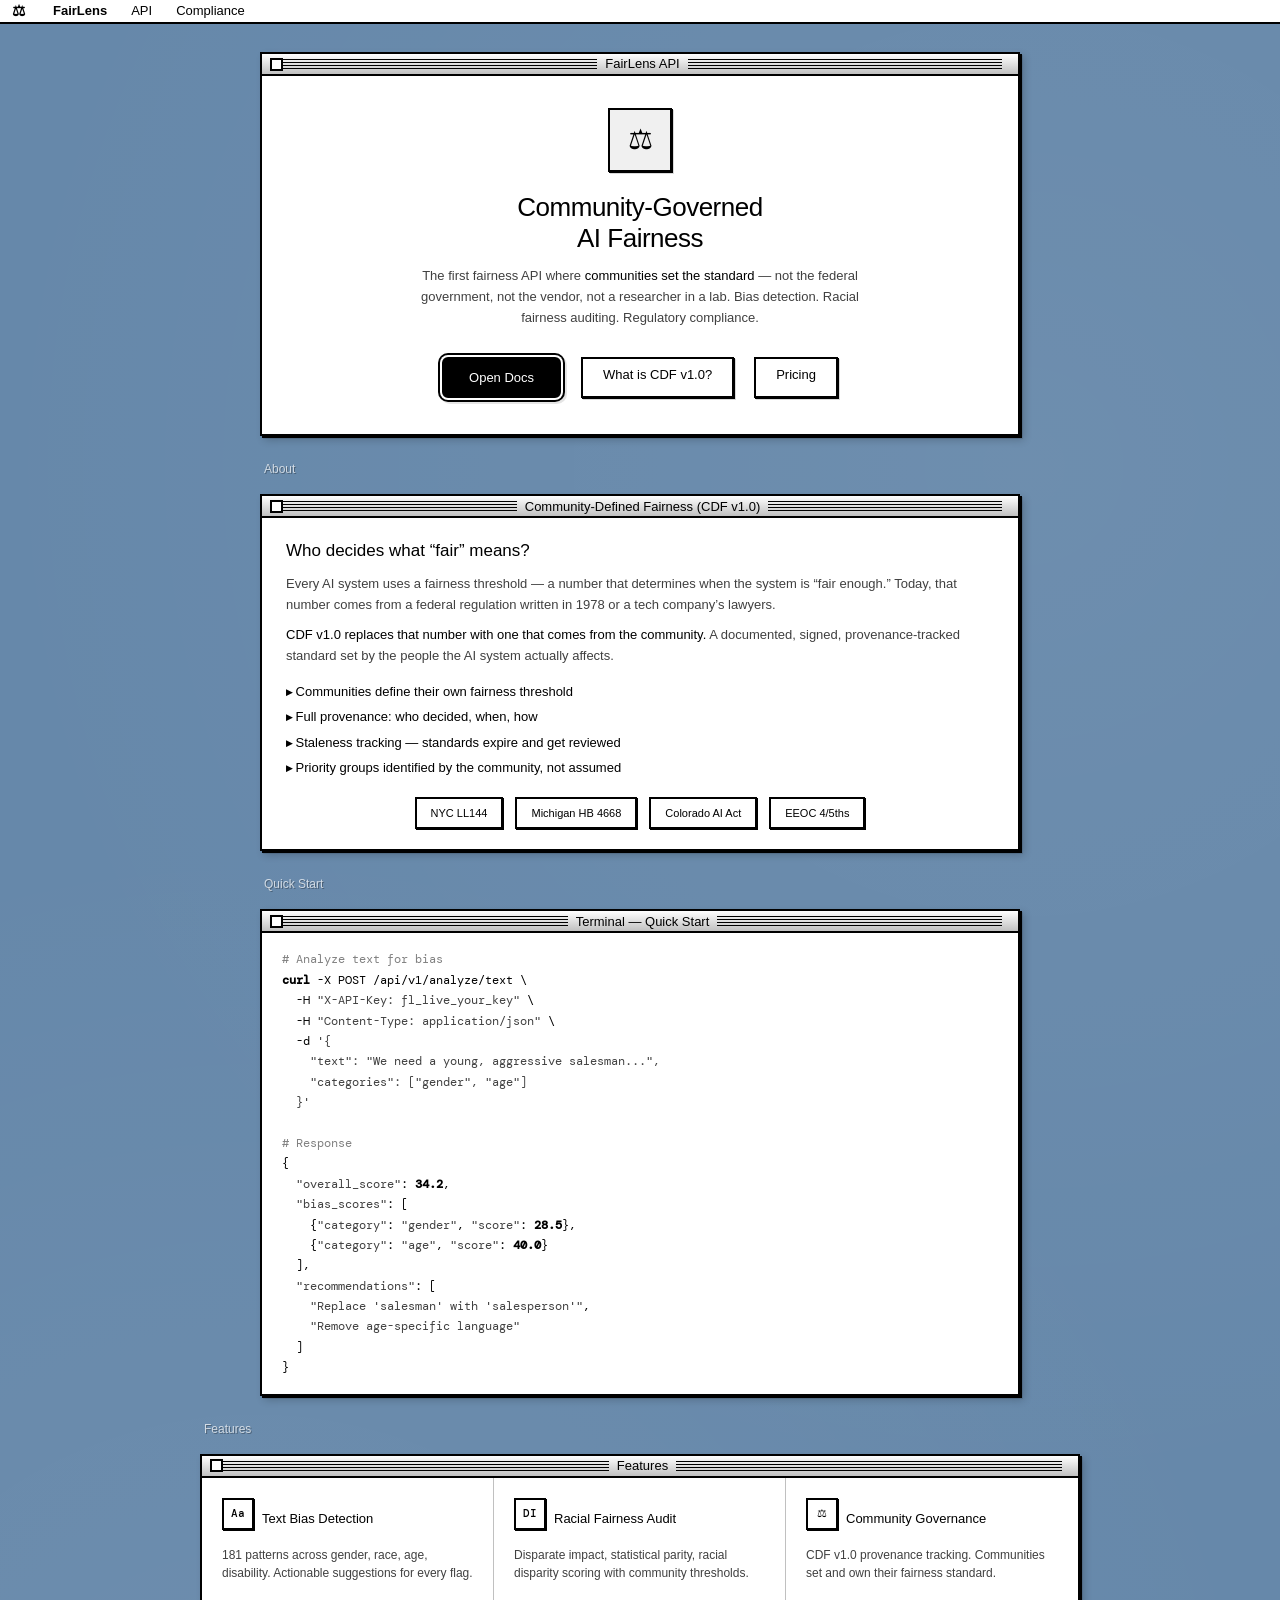
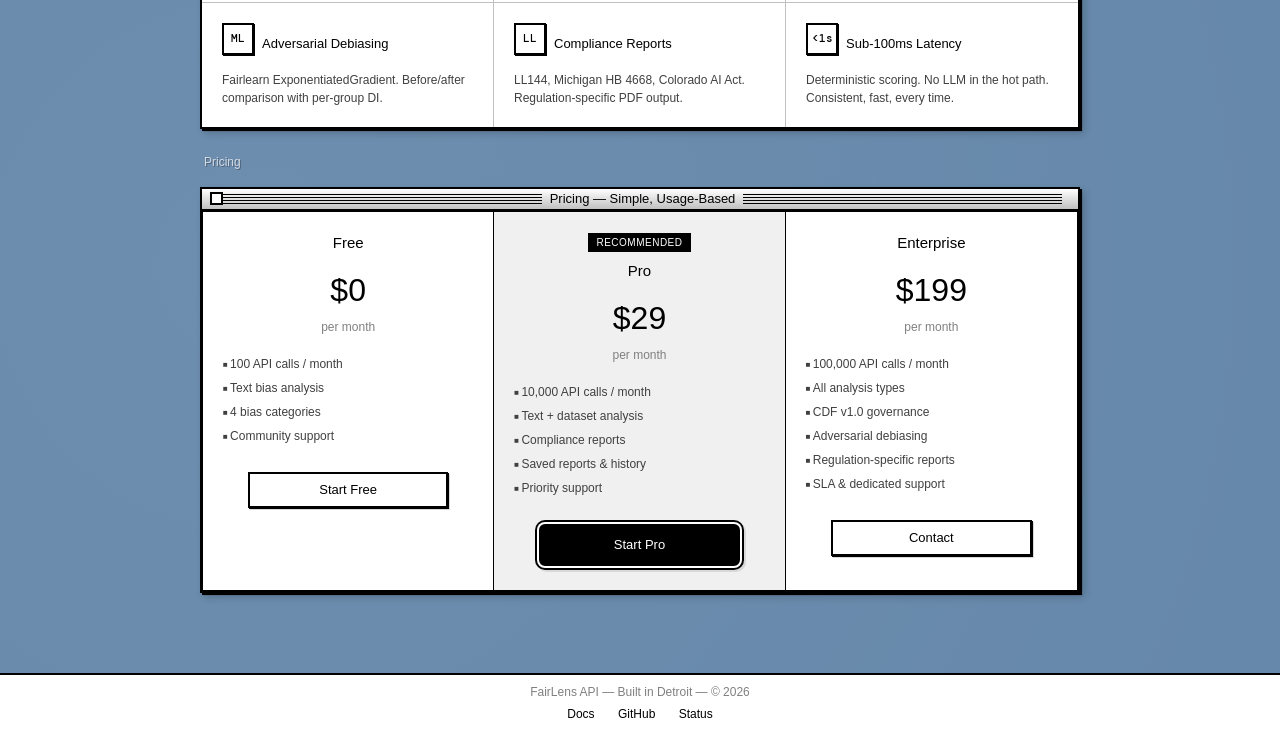
==== commit 733967e9: "Clean up landing page — inline feature icons, remove CDF icon Co-Authored-By: Claude Opus 4.6 <norep" ====
--- a/static/index.html
+++ b/static/index.html
@@ -278,18 +278,26 @@
             width: 32px;
             height: 32px;
             border: 2px solid var(--black);
-            background: var(--gray-light);
+            background: var(--white);
             display: flex;
             align-items: center;
             justify-content: center;
-            font-size: 16px;
+            font-size: 11px;
+            font-weight: 500;
             margin-bottom: 10px;
             box-shadow: 1px 1px 0 #000;
+            font-family: 'DM Mono', monospace;
+        }
+        .feature-header {
+            display: flex;
+            align-items: center;
+            gap: 8px;
+            margin-bottom: 6px;
         }
         .feature-cell h3 {
             font-size: 13px;
             font-weight: 500;
-            margin-bottom: 4px;
+            margin-bottom: 0;
         }
         .feature-cell p {
             font-size: 12px;
@@ -366,14 +374,14 @@
             flex-shrink: 0;
         }
         .cdf-icon-large {
-            width: 72px;
-            height: 72px;
+            width: 64px;
+            height: 64px;
             border: 2px solid var(--black);
-            background: var(--gray-light);
+            background: var(--white);
             display: flex;
             align-items: center;
             justify-content: center;
-            font-size: 32px;
+            font-size: 28px;
             box-shadow: var(--shadow);
         }
         .cdf-text h2 {
@@ -499,7 +507,7 @@
 
 <!-- ═══ Menu Bar ═══ -->
 <div class="menu-bar">
-    <span class="apple-logo">&#63743;</span>
+    <span class="apple-logo">&#9878;</span>
     <div class="menu-item">
         <strong>FairLens</strong>
         <div class="dropdown">
@@ -565,9 +573,6 @@
         </div>
         <div class="window-body">
             <div class="cdf-content">
-                <div class="cdf-icon-col">
-                    <div class="cdf-icon-large">&#9881;</div>
-                </div>
                 <div class="cdf-text">
                     <h2>Who decides what &ldquo;fair&rdquo; means?</h2>
                     <p>
@@ -641,33 +646,27 @@
         <div class="window-body" style="padding: 0;">
             <div class="feature-grid">
                 <div class="feature-cell">
-                    <div class="feature-icon-sm">&#9998;</div>
-                    <h3>Text Bias Detection</h3>
+                    <div class="feature-header"><div class="feature-icon-sm">Aa</div><h3>Text Bias Detection</h3></div>
                     <p>181 patterns across gender, race, age, disability. Actionable suggestions for every flag.</p>
                 </div>
                 <div class="feature-cell">
-                    <div class="feature-icon-sm">&#9636;</div>
-                    <h3>Racial Fairness Audit</h3>
+                    <div class="feature-header"><div class="feature-icon-sm">DI</div><h3>Racial Fairness Audit</h3></div>
                     <p>Disparate impact, statistical parity, racial disparity scoring with community thresholds.</p>
                 </div>
                 <div class="feature-cell">
-                    <div class="feature-icon-sm">&#9878;</div>
-                    <h3>Community Governance</h3>
+                    <div class="feature-header"><div class="feature-icon-sm">&#9878;</div><h3>Community Governance</h3></div>
                     <p>CDF v1.0 provenance tracking. Communities set and own their fairness standard.</p>
                 </div>
                 <div class="feature-cell">
-                    <div class="feature-icon-sm">&#9881;</div>
-                    <h3>Adversarial Debiasing</h3>
+                    <div class="feature-header"><div class="feature-icon-sm">ML</div><h3>Adversarial Debiasing</h3></div>
                     <p>Fairlearn ExponentiatedGradient. Before/after comparison with per-group DI.</p>
                 </div>
                 <div class="feature-cell">
-                    <div class="feature-icon-sm">&#9745;</div>
-                    <h3>Compliance Reports</h3>
+                    <div class="feature-header"><div class="feature-icon-sm">LL</div><h3>Compliance Reports</h3></div>
                     <p>LL144, Michigan HB 4668, Colorado AI Act. Regulation-specific PDF output.</p>
                 </div>
                 <div class="feature-cell">
-                    <div class="feature-icon-sm">&#9889;</div>
-                    <h3>Sub-100ms Latency</h3>
+                    <div class="feature-header"><div class="feature-icon-sm">&lt;1s</div><h3>Sub-100ms Latency</h3></div>
                     <p>Deterministic scoring. No LLM in the hot path. Consistent, fast, every time.</p>
                 </div>
             </div>
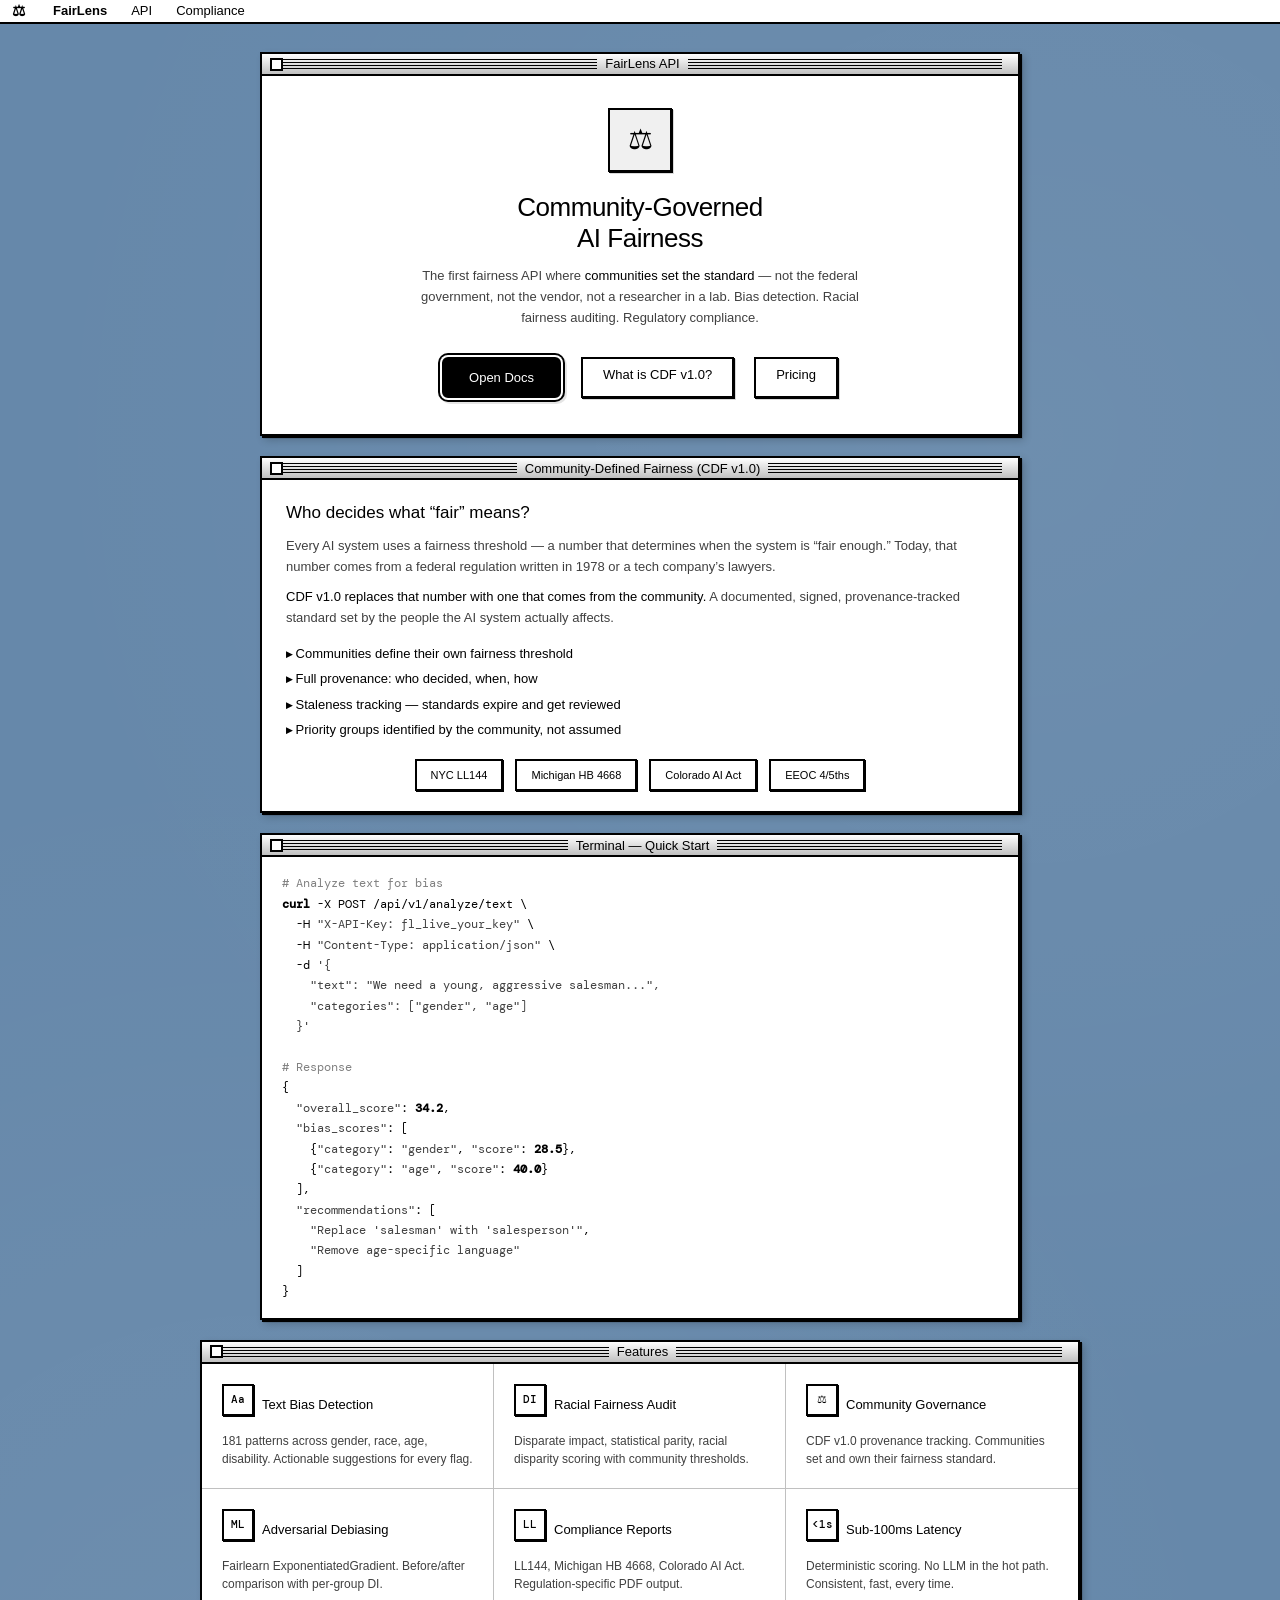
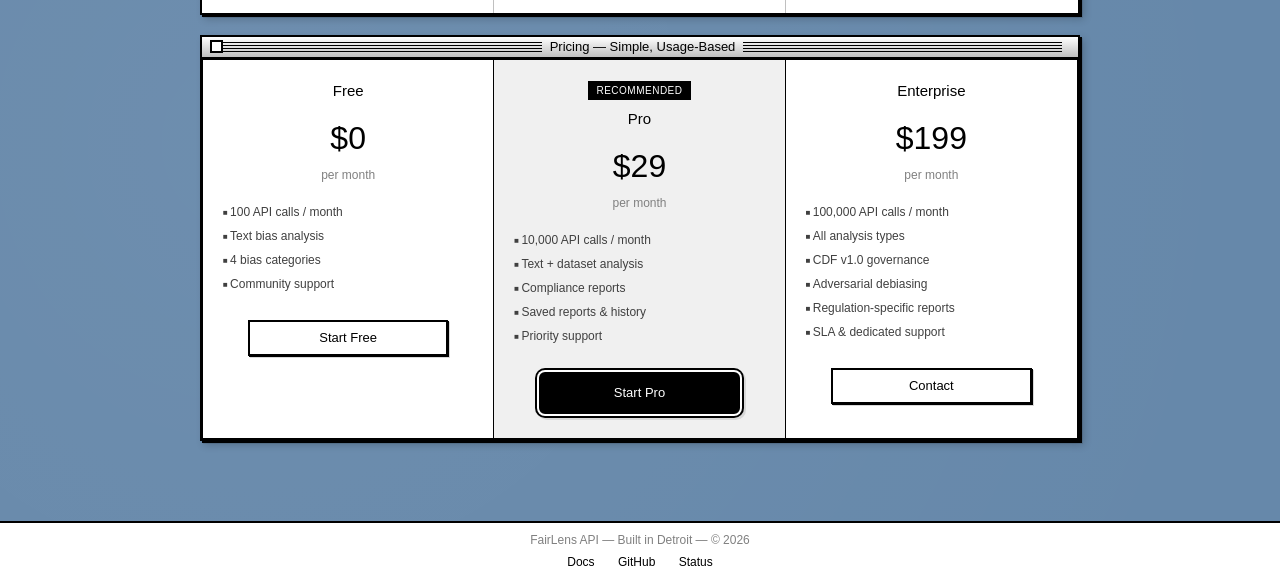
==== commit c75714c6: "Remove section labels above windows Co-Authored-By: Claude Opus 4.6 <noreply@anthropic.com>" ====
--- a/static/index.html
+++ b/static/index.html
@@ -563,7 +563,6 @@
     </div>
 
     <!-- ═══ CDF Window ═══ -->
-    <div class="section-label">About</div>
     <div class="window" id="cdf">
         <div class="title-bar">
             <div class="close-box"></div>
@@ -603,7 +602,6 @@
     </div>
 
     <!-- ═══ Code Demo Window ═══ -->
-    <div class="section-label">Quick Start</div>
     <div class="window">
         <div class="title-bar">
             <div class="close-box"></div>
@@ -635,7 +633,6 @@
     </div>
 
     <!-- ═══ Features Window ═══ -->
-    <div class="section-label section-label-wide">Features</div>
     <div class="window window-wide">
         <div class="title-bar">
             <div class="close-box"></div>
@@ -674,8 +671,7 @@
     </div>
 
     <!-- ═══ Pricing Window ═══ -->
-    <div class="section-label section-label-wide" id="pricing">Pricing</div>
-    <div class="window window-wide">
+    <div class="window window-wide" id="pricing">
         <div class="title-bar">
             <div class="close-box"></div>
             <div class="title-bar-lines title-bar-lines-left"></div>
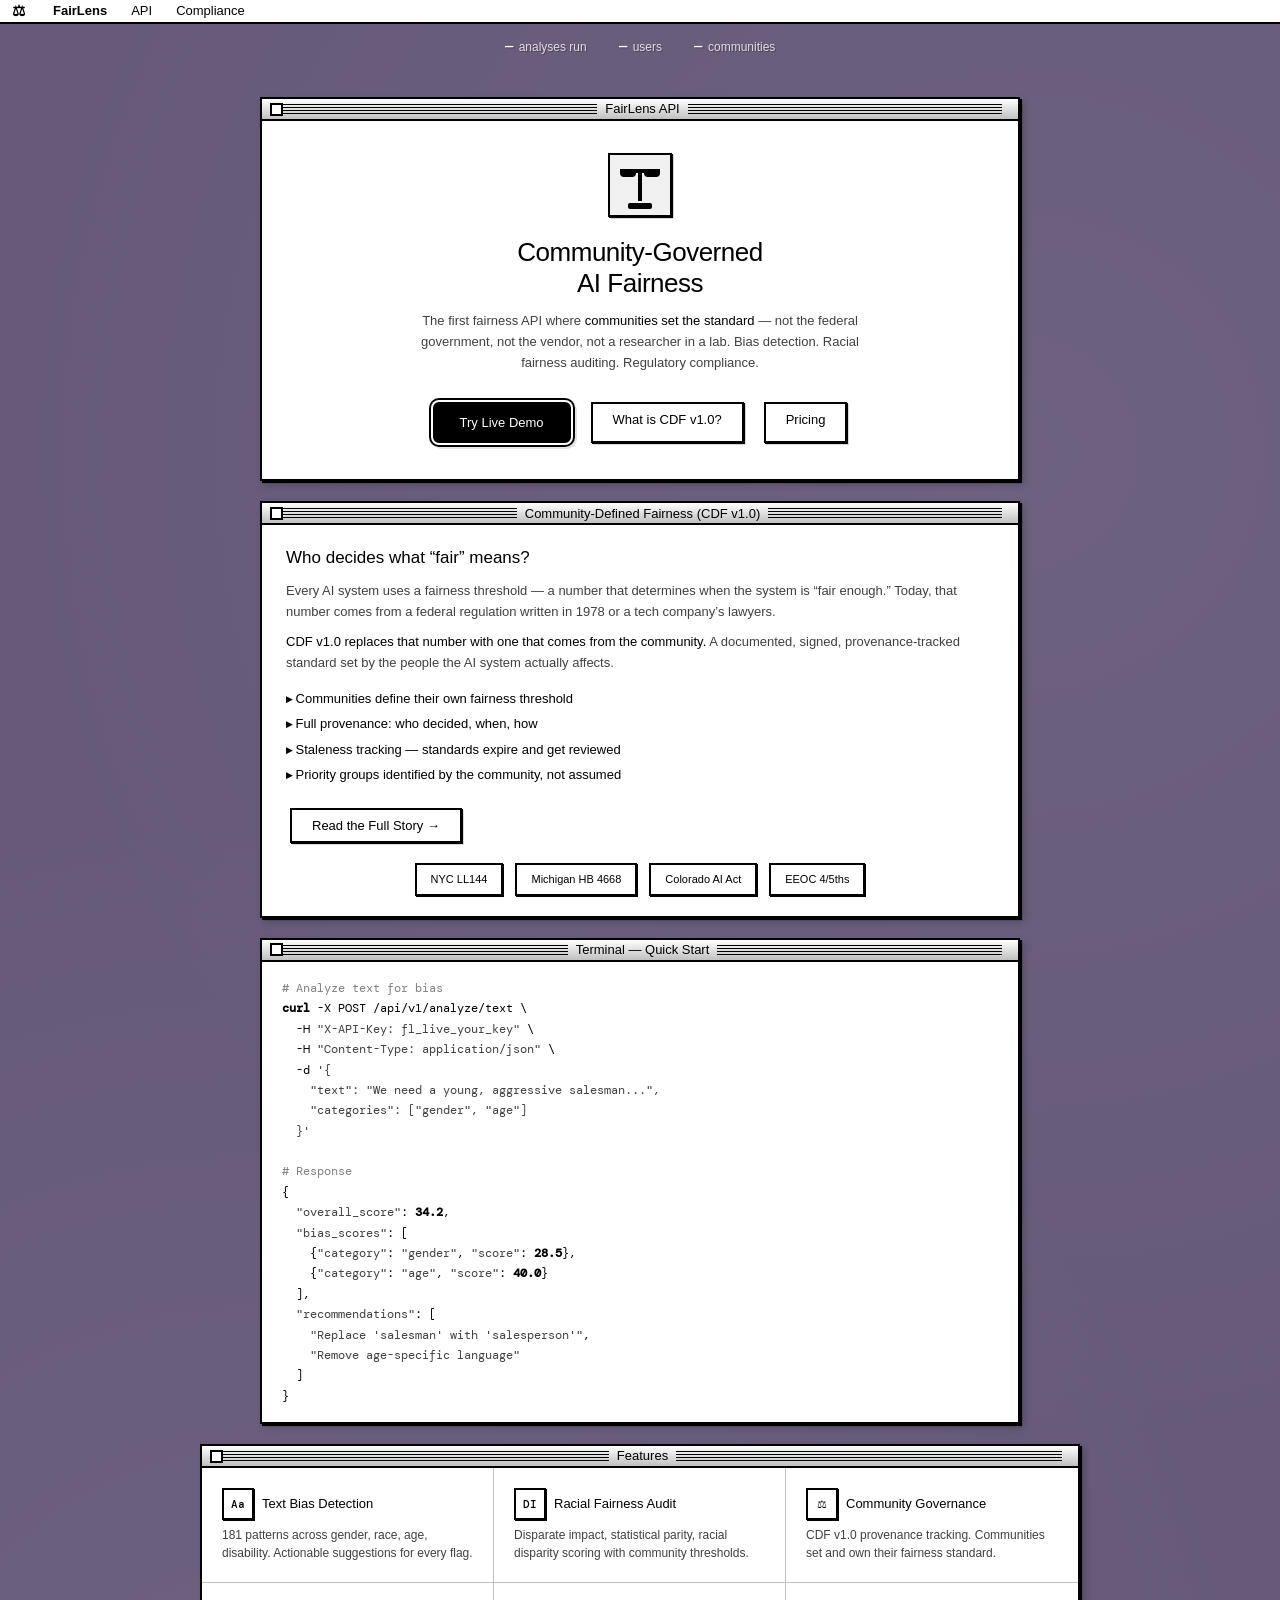
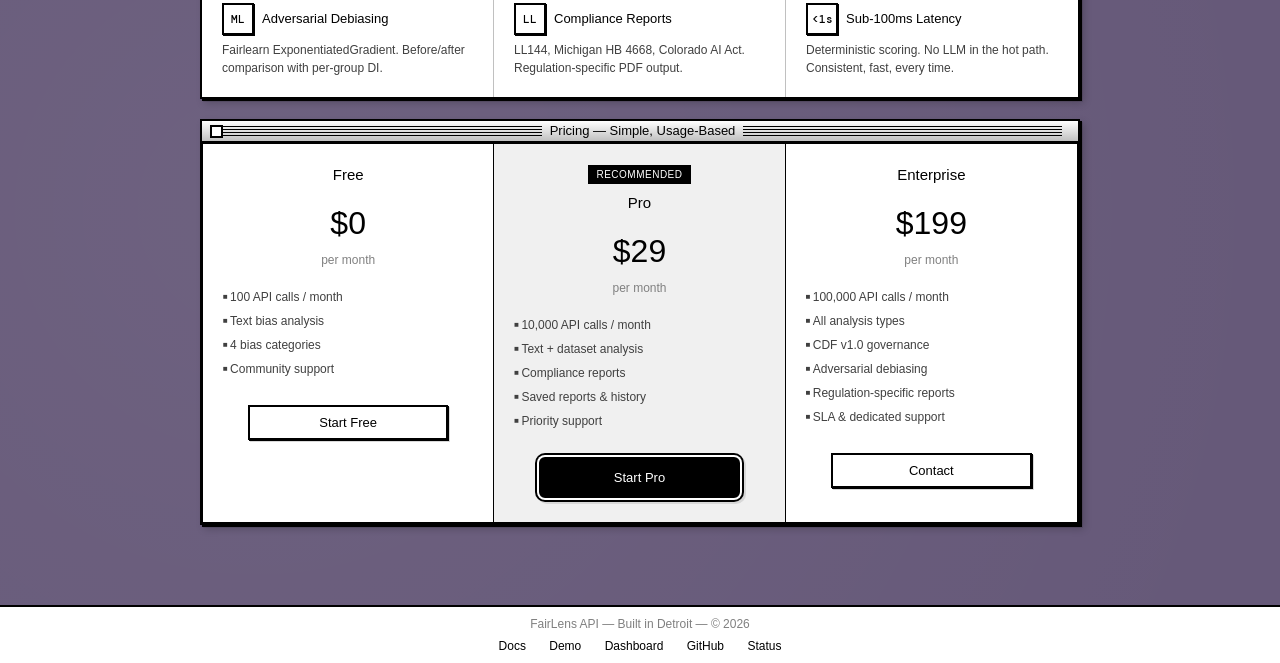
==== commit f79be13a: "Build full multi-page website with backend tracking and pixel sprites - 6 pages: landing, live demo," ====
--- a/static/index.html
+++ b/static/index.html
@@ -5,503 +5,7 @@
     <meta name="viewport" content="width=device-width, initial-scale=1.0">
     <title>FairLens API — Community-Governed AI Fairness</title>
     <meta name="description" content="The first AI fairness API where communities set the standard. Bias detection, racial fairness auditing, LL144 compliance. Built in Detroit.">
-    <style>
-        @import url('https://fonts.googleapis.com/css2?family=DM+Mono:wght@400;500&family=Geneva:wght@400&display=swap');
-
-        * { margin: 0; padding: 0; box-sizing: border-box; }
-
-        :root {
-            --white: #FFFFFF;
-            --black: #000000;
-            --gray-light: #F0F0F0;
-            --gray: #C0C0C0;
-            --gray-dark: #808080;
-            --gray-darker: #404040;
-            --bg: #6688AA;
-            --window-bg: #FFFFFF;
-            --title-bar: linear-gradient(180deg, #FFFFFF 0%, #C0C0C0 100%);
-            --shadow: 1px 1px 0 #000, 2px 2px 0 rgba(0,0,0,0.15);
-            --window-shadow: 2px 2px 0 #000, 3px 3px 0 rgba(0,0,0,0.1), 4px 4px 8px rgba(0,0,0,0.2);
-        }
-
-        body {
-            font-family: 'Geneva', 'Helvetica Neue', Helvetica, Arial, sans-serif;
-            background: var(--bg);
-            color: var(--black);
-            line-height: 1.5;
-            font-size: 13px;
-            min-height: 100vh;
-            cursor: default;
-            background-image:
-                radial-gradient(circle at 20% 80%, rgba(255,255,255,0.05) 0%, transparent 50%),
-                radial-gradient(circle at 80% 20%, rgba(255,255,255,0.05) 0%, transparent 50%);
-        }
-
-        /* ── Menu Bar ──────────────────────────────────── */
-        .menu-bar {
-            background: var(--white);
-            border-bottom: 2px solid var(--black);
-            padding: 2px 12px;
-            display: flex;
-            align-items: center;
-            height: 24px;
-            position: sticky;
-            top: 0;
-            z-index: 1000;
-            font-size: 13px;
-            user-select: none;
-        }
-        .menu-bar .apple-logo {
-            font-weight: bold;
-            margin-right: 16px;
-            font-size: 15px;
-        }
-        .menu-item {
-            padding: 2px 12px;
-            cursor: default;
-            font-weight: 500;
-            position: relative;
-        }
-        .menu-item:hover {
-            background: var(--black);
-            color: var(--white);
-        }
-        .menu-item .dropdown {
-            display: none;
-            position: absolute;
-            top: 100%;
-            left: 0;
-            background: var(--white);
-            border: 2px solid var(--black);
-            min-width: 180px;
-            box-shadow: 3px 3px 0 rgba(0,0,0,0.3);
-            z-index: 1001;
-        }
-        .menu-item:hover .dropdown {
-            display: block;
-        }
-        .dropdown-item {
-            padding: 4px 16px;
-            color: var(--black);
-            white-space: nowrap;
-            text-decoration: none;
-            display: block;
-        }
-        .dropdown-item:hover {
-            background: var(--black);
-            color: var(--white);
-        }
-        .dropdown-divider {
-            border-top: 1px solid var(--gray);
-            margin: 2px 0;
-        }
-        .dropdown-item .shortcut {
-            float: right;
-            color: var(--gray-dark);
-            margin-left: 24px;
-        }
-        .dropdown-item:hover .shortcut {
-            color: var(--gray);
-        }
-
-        /* ── Window Chrome ─────────────────────────────── */
-        .window {
-            background: var(--window-bg);
-            border: 2px solid var(--black);
-            box-shadow: var(--window-shadow);
-            margin: 16px auto;
-            max-width: 760px;
-            position: relative;
-        }
-        .window-wide {
-            max-width: 880px;
-        }
-        .title-bar {
-            background: var(--title-bar);
-            border-bottom: 2px solid var(--black);
-            padding: 3px 8px;
-            display: flex;
-            align-items: center;
-            height: 22px;
-            user-select: none;
-        }
-        .title-bar-lines {
-            flex: 1;
-            height: 12px;
-            background: repeating-linear-gradient(
-                0deg,
-                transparent,
-                transparent 1px,
-                var(--black) 1px,
-                var(--black) 2px,
-                transparent 2px,
-                transparent 3px
-            );
-            margin: 0 8px;
-        }
-        .title-bar-lines-left {
-            margin-left: 0;
-        }
-        .close-box {
-            width: 13px;
-            height: 13px;
-            border: 2px solid var(--black);
-            background: var(--white);
-            flex-shrink: 0;
-        }
-        .title-text {
-            font-weight: 500;
-            font-size: 13px;
-            white-space: nowrap;
-            flex-shrink: 0;
-        }
-        .window-body {
-            padding: 20px 24px;
-        }
-
-        /* ── Desktop Grid ──────────────────────────────── */
-        .desktop {
-            padding: 12px 20px 40px;
-            max-width: 920px;
-            margin: 0 auto;
-        }
-
-        /* ── Hero Window ───────────────────────────────── */
-        .hero-content {
-            text-align: center;
-            padding: 32px 24px;
-        }
-        .hero-icon {
-            width: 64px;
-            height: 64px;
-            margin: 0 auto 20px;
-            border: 2px solid var(--black);
-            background: var(--gray-light);
-            display: flex;
-            align-items: center;
-            justify-content: center;
-            font-size: 28px;
-            box-shadow: var(--shadow);
-        }
-        .hero-content h1 {
-            font-size: 26px;
-            font-weight: 500;
-            margin-bottom: 12px;
-            letter-spacing: -0.5px;
-            line-height: 1.2;
-        }
-        .hero-content p {
-            font-size: 13px;
-            color: var(--gray-darker);
-            max-width: 480px;
-            margin: 0 auto 24px;
-            line-height: 1.6;
-        }
-        .hero-content .highlight {
-            font-weight: 500;
-            color: var(--black);
-        }
-
-        /* ── Mac Buttons ───────────────────────────────── */
-        .mac-btn {
-            display: inline-block;
-            padding: 6px 20px;
-            border: 2px solid var(--black);
-            background: var(--white);
-            font-family: inherit;
-            font-size: 13px;
-            font-weight: 500;
-            cursor: pointer;
-            box-shadow: var(--shadow);
-            text-decoration: none;
-            color: var(--black);
-            margin: 4px;
-            user-select: none;
-        }
-        .mac-btn:active {
-            background: var(--black);
-            color: var(--white);
-            box-shadow: none;
-            transform: translate(1px, 1px);
-        }
-        .mac-btn-primary {
-            background: var(--black);
-            color: var(--white);
-            border-radius: 6px;
-            padding: 8px 24px;
-            border: 3px solid var(--black);
-            box-shadow: 0 0 0 2px var(--white), 0 0 0 4px var(--black), 2px 2px 0 4px rgba(0,0,0,0.1);
-        }
-        .mac-btn-primary:active {
-            background: var(--gray-darker);
-        }
-        .btn-row {
-            display: flex;
-            gap: 12px;
-            justify-content: center;
-            flex-wrap: wrap;
-        }
-
-        /* ── Code Window ───────────────────────────────── */
-        .code-body {
-            background: var(--white);
-            padding: 16px 20px;
-            font-family: 'DM Mono', 'Monaco', 'Courier New', monospace;
-            font-size: 12px;
-            line-height: 1.7;
-            overflow-x: auto;
-            white-space: pre;
-        }
-        .cm { color: #808080; }
-        .kw { color: #000; font-weight: bold; }
-        .str { color: #404040; }
-        .num { font-weight: bold; }
-
-        /* ── Feature Cards ─────────────────────────────── */
-        .feature-grid {
-            display: grid;
-            grid-template-columns: repeat(3, 1fr);
-            gap: 0;
-        }
-        .feature-cell {
-            border-right: 1px solid var(--gray);
-            border-bottom: 1px solid var(--gray);
-            padding: 20px;
-        }
-        .feature-cell:nth-child(3n) {
-            border-right: none;
-        }
-        .feature-cell:nth-child(n+4) {
-            border-bottom: none;
-        }
-        .feature-icon-sm {
-            width: 32px;
-            height: 32px;
-            border: 2px solid var(--black);
-            background: var(--white);
-            display: flex;
-            align-items: center;
-            justify-content: center;
-            font-size: 11px;
-            font-weight: 500;
-            margin-bottom: 10px;
-            box-shadow: 1px 1px 0 #000;
-            font-family: 'DM Mono', monospace;
-        }
-        .feature-header {
-            display: flex;
-            align-items: center;
-            gap: 8px;
-            margin-bottom: 6px;
-        }
-        .feature-cell h3 {
-            font-size: 13px;
-            font-weight: 500;
-            margin-bottom: 0;
-        }
-        .feature-cell p {
-            font-size: 12px;
-            color: var(--gray-darker);
-            line-height: 1.5;
-        }
-
-        /* ── Pricing ──────────────────────────────────── */
-        .pricing-grid {
-            display: grid;
-            grid-template-columns: repeat(3, 1fr);
-            gap: 0;
-            border: 1px solid var(--black);
-        }
-        .price-col {
-            border-right: 1px solid var(--black);
-            padding: 20px;
-            text-align: center;
-        }
-        .price-col:last-child {
-            border-right: none;
-        }
-        .price-col.featured {
-            background: var(--gray-light);
-        }
-        .price-col h3 {
-            font-size: 15px;
-            margin-bottom: 4px;
-            font-weight: 500;
-        }
-        .price-amount {
-            font-size: 32px;
-            font-weight: 500;
-            margin: 12px 0 4px;
-        }
-        .price-period {
-            font-size: 12px;
-            color: var(--gray-dark);
-            margin-bottom: 16px;
-        }
-        .price-col ul {
-            list-style: none;
-            text-align: left;
-            margin-bottom: 20px;
-        }
-        .price-col li {
-            padding: 3px 0;
-            font-size: 12px;
-            color: var(--gray-darker);
-        }
-        .price-col li::before {
-            content: '\25A0  ';
-            font-size: 8px;
-            vertical-align: middle;
-        }
-        .featured-label {
-            display: inline-block;
-            background: var(--black);
-            color: var(--white);
-            font-size: 10px;
-            font-weight: 500;
-            padding: 2px 8px;
-            margin-bottom: 8px;
-            letter-spacing: 0.5px;
-        }
-
-        /* ── CDF Section ──────────────────────────────── */
-        .cdf-content {
-            display: flex;
-            gap: 24px;
-            align-items: flex-start;
-        }
-        .cdf-icon-col {
-            flex-shrink: 0;
-        }
-        .cdf-icon-large {
-            width: 64px;
-            height: 64px;
-            border: 2px solid var(--black);
-            background: var(--white);
-            display: flex;
-            align-items: center;
-            justify-content: center;
-            font-size: 28px;
-            box-shadow: var(--shadow);
-        }
-        .cdf-text h2 {
-            font-size: 17px;
-            font-weight: 500;
-            margin-bottom: 10px;
-        }
-        .cdf-text p {
-            font-size: 13px;
-            color: var(--gray-darker);
-            margin-bottom: 10px;
-            line-height: 1.6;
-        }
-        .cdf-text .highlight {
-            color: var(--black);
-            font-weight: 500;
-        }
-        .cdf-list {
-            list-style: none;
-            margin: 12px 0;
-        }
-        .cdf-list li {
-            padding: 3px 0;
-            font-size: 13px;
-        }
-        .cdf-list li::before {
-            content: '\25B6  ';
-            font-size: 9px;
-            vertical-align: middle;
-        }
-
-        /* ── Compliance Badges ─────────────────────────── */
-        .compliance-row {
-            display: flex;
-            gap: 12px;
-            justify-content: center;
-            flex-wrap: wrap;
-            margin-top: 16px;
-        }
-        .compliance-badge {
-            border: 2px solid var(--black);
-            padding: 6px 14px;
-            font-size: 11px;
-            font-weight: 500;
-            background: var(--white);
-            box-shadow: 1px 1px 0 #000;
-        }
-
-        /* ── Footer ────────────────────────────────────── */
-        .footer-bar {
-            background: var(--white);
-            border-top: 2px solid var(--black);
-            padding: 8px 20px;
-            text-align: center;
-            font-size: 12px;
-            color: var(--gray-dark);
-            margin-top: 24px;
-        }
-        .footer-links {
-            margin-top: 4px;
-        }
-        .footer-links a {
-            color: var(--black);
-            text-decoration: none;
-            margin: 0 10px;
-            font-weight: 500;
-        }
-        .footer-links a:hover {
-            text-decoration: underline;
-        }
-
-        /* ── Scrollbar ─────────────────────────────────── */
-        .scroll-body {
-            max-height: 260px;
-            overflow-y: auto;
-        }
-        .scroll-body::-webkit-scrollbar {
-            width: 16px;
-        }
-        .scroll-body::-webkit-scrollbar-track {
-            background: var(--white);
-            border-left: 1px solid var(--black);
-        }
-        .scroll-body::-webkit-scrollbar-thumb {
-            background: var(--gray);
-            border: 1px solid var(--black);
-        }
-
-        /* ── Section Spacing ───────────────────────────── */
-        .window + .window {
-            margin-top: 20px;
-        }
-        .section-label {
-            font-size: 12px;
-            color: rgba(255,255,255,0.7);
-            margin: 24px auto 8px;
-            max-width: 760px;
-            padding-left: 4px;
-            text-shadow: 1px 1px 0 rgba(0,0,0,0.3);
-        }
-        .section-label-wide {
-            max-width: 880px;
-        }
-
-        /* ── Responsive ────────────────────────────────── */
-        @media (max-width: 768px) {
-            .desktop { padding: 8px 10px 30px; }
-            .window { margin: 10px auto; }
-            .feature-grid { grid-template-columns: 1fr; }
-            .feature-cell { border-right: none; border-bottom: 1px solid var(--gray); }
-            .feature-cell:last-child { border-bottom: none; }
-            .pricing-grid { grid-template-columns: 1fr; }
-            .price-col { border-right: none; border-bottom: 1px solid var(--black); }
-            .price-col:last-child { border-bottom: none; }
-            .hero-content h1 { font-size: 20px; }
-            .cdf-content { flex-direction: column; }
-            .hero-content { padding: 24px 16px; }
-            .window-body { padding: 16px; }
-        }
-    </style>
+    <link rel="stylesheet" href="/static/css/system7.css">
 </head>
 <body>
 
@@ -511,28 +15,43 @@
     <div class="menu-item">
         <strong>FairLens</strong>
         <div class="dropdown">
-            <a class="dropdown-item" href="#about">About FairLens</a>
+            <a class="dropdown-item" href="/">Home</a>
+            <a class="dropdown-item" href="/community">About CDF <span class="shortcut">&#8984;F</span></a>
+            <a class="dropdown-item" href="/dashboard">Dashboard <span class="shortcut">&#8984;B</span></a>
             <div class="dropdown-divider"></div>
-            <a class="dropdown-item" href="#cdf">CDF v1.0 <span class="shortcut">&#8984;F</span></a>
             <a class="dropdown-item" href="#pricing">Pricing <span class="shortcut">&#8984;P</span></a>
         </div>
     </div>
     <div class="menu-item">
         API
         <div class="dropdown">
-            <a class="dropdown-item" href="/docs">Documentation <span class="shortcut">&#8984;D</span></a>
+            <a class="dropdown-item" href="/api-docs">Documentation <span class="shortcut">&#8984;D</span></a>
+            <a class="dropdown-item" href="/demo">Live Demo <span class="shortcut">&#8984;T</span></a>
+            <div class="dropdown-divider"></div>
+            <a class="dropdown-item" href="/register">Get API Key</a>
             <a class="dropdown-item" href="/api/v1/health">Health Check</a>
-            <div class="dropdown-divider"></div>
-            <a class="dropdown-item" href="/api/v1/keys">Get API Key</a>
         </div>
     </div>
     <div class="menu-item">
         Compliance
         <div class="dropdown">
-            <a class="dropdown-item" href="#compliance">NYC LL144</a>
-            <a class="dropdown-item" href="#compliance">Michigan HB 4668</a>
-            <a class="dropdown-item" href="#compliance">Colorado AI Act</a>
-        </div>
+            <a class="dropdown-item" href="/api-docs#compliance">NYC LL144</a>
+            <a class="dropdown-item" href="/api-docs#compliance">Michigan HB 4668</a>
+            <a class="dropdown-item" href="/api-docs#compliance">Colorado AI Act</a>
+        </div>
+    </div>
+</div>
+
+<!-- ═══ Live Stats Strip ═══ -->
+<div class="stats-strip">
+    <div class="stat-item">
+        <span class="stat-num" id="stat-analyses">—</span> analyses run
+    </div>
+    <div class="stat-item">
+        <span class="stat-num" id="stat-users">—</span> users
+    </div>
+    <div class="stat-item">
+        <span class="stat-num" id="stat-communities">—</span> communities
     </div>
 </div>
 
@@ -547,7 +66,15 @@
             <div class="title-bar-lines"></div>
         </div>
         <div class="window-body hero-content">
-            <div class="hero-icon">&#9878;</div>
+            <div class="hero-icon" style="position: relative;">
+                <div class="sprite-scales">
+                    <div class="beam"></div>
+                    <div class="pillar"></div>
+                    <div class="pan-l"></div>
+                    <div class="pan-r"></div>
+                    <div class="base"></div>
+                </div>
+            </div>
             <h1>Community-Governed<br>AI Fairness</h1>
             <p>
                 The first fairness API where <span class="highlight">communities set the standard</span> &mdash;
@@ -555,8 +82,8 @@
                 Bias detection. Racial fairness auditing. Regulatory compliance.
             </p>
             <div class="btn-row">
-                <a href="/docs" class="mac-btn mac-btn-primary">Open Docs</a>
-                <a href="#cdf" class="mac-btn">What is CDF v1.0?</a>
+                <a href="/demo" class="mac-btn mac-btn-primary">Try Live Demo</a>
+                <a href="/community" class="mac-btn">What is CDF v1.0?</a>
                 <a href="#pricing" class="mac-btn">Pricing</a>
             </div>
         </div>
@@ -590,6 +117,9 @@
                         <li>Staleness tracking &mdash; standards expire and get reviewed</li>
                         <li>Priority groups identified by the community, not assumed</li>
                     </ul>
+                    <div style="margin-top: 16px;">
+                        <a href="/community" class="mac-btn">Read the Full Story &rarr;</a>
+                    </div>
                     <div class="compliance-row" id="compliance">
                         <span class="compliance-badge">NYC LL144</span>
                         <span class="compliance-badge">Michigan HB 4668</span>
@@ -690,7 +220,7 @@
                         <li>4 bias categories</li>
                         <li>Community support</li>
                     </ul>
-                    <a href="/api/v1/keys" class="mac-btn" style="width: 80%; display: inline-block;">Start Free</a>
+                    <a href="/register" class="mac-btn" style="width: 80%; display: inline-block;">Start Free</a>
                 </div>
                 <div class="price-col featured">
                     <span class="featured-label">RECOMMENDED</span>
@@ -704,7 +234,7 @@
                         <li>Saved reports &amp; history</li>
                         <li>Priority support</li>
                     </ul>
-                    <a href="/api/v1/billing/create-checkout" class="mac-btn mac-btn-primary" style="width: 80%; display: inline-block;">Start Pro</a>
+                    <a href="/register" class="mac-btn mac-btn-primary" style="width: 80%; display: inline-block;">Start Pro</a>
                 </div>
                 <div class="price-col">
                     <h3>Enterprise</h3>
@@ -730,20 +260,16 @@
 <div class="footer-bar">
     FairLens API &mdash; Built in Detroit &mdash; &copy; 2026
     <div class="footer-links">
-        <a href="/docs">Docs</a>
+        <a href="/api-docs">Docs</a>
+        <a href="/demo">Demo</a>
+        <a href="/dashboard">Dashboard</a>
         <a href="https://github.com/MattJaxson/fairlens-api">GitHub</a>
         <a href="/api/v1/health">Status</a>
     </div>
 </div>
 
-<script>
-// Close dropdowns when clicking elsewhere
-document.addEventListener('click', (e) => {
-    if (!e.target.closest('.menu-item')) {
-        document.querySelectorAll('.dropdown').forEach(d => d.style.display = '');
-    }
-});
-</script>
+<script src="/static/js/menu.js"></script>
+<script src="/static/js/api.js"></script>
 
 </body>
 </html>
--- a/static/css/system7.css
+++ b/static/css/system7.css
@@ -0,0 +1,1117 @@
+@import url('https://fonts.googleapis.com/css2?family=DM+Mono:wght@400;500&family=Geneva:wght@400&display=swap');
+
+* { margin: 0; padding: 0; box-sizing: border-box; }
+
+:root {
+    --white: #FFFFFF;
+    --black: #000000;
+    --gray-light: #F0F0F0;
+    --gray: #C0C0C0;
+    --gray-dark: #808080;
+    --gray-darker: #404040;
+    --bg: #665979;
+    --window-bg: #FFFFFF;
+    --title-bar: linear-gradient(180deg, #FFFFFF 0%, #C0C0C0 100%);
+    --shadow: 1px 1px 0 #000, 2px 2px 0 rgba(0,0,0,0.15);
+    --window-shadow: 2px 2px 0 #000, 3px 3px 0 rgba(0,0,0,0.1), 4px 4px 8px rgba(0,0,0,0.2);
+}
+
+body {
+    font-family: 'Geneva', 'Helvetica Neue', Helvetica, Arial, sans-serif;
+    background: var(--bg);
+    color: var(--black);
+    line-height: 1.5;
+    font-size: 13px;
+    min-height: 100vh;
+    cursor: default;
+    background-image:
+        radial-gradient(circle at 20% 80%, rgba(255,255,255,0.05) 0%, transparent 50%),
+        radial-gradient(circle at 80% 20%, rgba(255,255,255,0.05) 0%, transparent 50%);
+}
+
+/* ── Menu Bar ──────────────────────────────────── */
+.menu-bar {
+    background: var(--white);
+    border-bottom: 2px solid var(--black);
+    padding: 2px 12px;
+    display: flex;
+    align-items: center;
+    height: 24px;
+    position: sticky;
+    top: 0;
+    z-index: 1000;
+    font-size: 13px;
+    user-select: none;
+}
+.menu-bar .apple-logo {
+    font-weight: bold;
+    margin-right: 16px;
+    font-size: 15px;
+}
+.menu-item {
+    padding: 2px 12px;
+    cursor: default;
+    font-weight: 500;
+    position: relative;
+}
+.menu-item:hover {
+    background: var(--black);
+    color: var(--white);
+}
+.menu-item .dropdown {
+    display: none;
+    position: absolute;
+    top: 100%;
+    left: 0;
+    background: var(--white);
+    border: 2px solid var(--black);
+    min-width: 180px;
+    box-shadow: 3px 3px 0 rgba(0,0,0,0.3);
+    z-index: 1001;
+}
+.menu-item:hover .dropdown {
+    display: block;
+}
+.dropdown-item {
+    padding: 4px 16px;
+    color: var(--black);
+    white-space: nowrap;
+    text-decoration: none;
+    display: block;
+}
+.dropdown-item:hover {
+    background: var(--black);
+    color: var(--white);
+}
+.dropdown-divider {
+    border-top: 1px solid var(--gray);
+    margin: 2px 0;
+}
+.dropdown-item .shortcut {
+    float: right;
+    color: var(--gray-dark);
+    margin-left: 24px;
+}
+.dropdown-item:hover .shortcut {
+    color: var(--gray);
+}
+
+/* ── Window Chrome ─────────────────────────────── */
+.window {
+    background: var(--window-bg);
+    border: 2px solid var(--black);
+    box-shadow: var(--window-shadow);
+    margin: 16px auto;
+    max-width: 760px;
+    position: relative;
+}
+.window-wide {
+    max-width: 880px;
+}
+.title-bar {
+    background: var(--title-bar);
+    border-bottom: 2px solid var(--black);
+    padding: 3px 8px;
+    display: flex;
+    align-items: center;
+    height: 22px;
+    user-select: none;
+}
+.title-bar-lines {
+    flex: 1;
+    height: 12px;
+    background: repeating-linear-gradient(
+        0deg,
+        transparent,
+        transparent 1px,
+        var(--black) 1px,
+        var(--black) 2px,
+        transparent 2px,
+        transparent 3px
+    );
+    margin: 0 8px;
+}
+.title-bar-lines-left {
+    margin-left: 0;
+}
+.close-box {
+    width: 13px;
+    height: 13px;
+    border: 2px solid var(--black);
+    background: var(--white);
+    flex-shrink: 0;
+}
+.title-text {
+    font-weight: 500;
+    font-size: 13px;
+    white-space: nowrap;
+    flex-shrink: 0;
+}
+.window-body {
+    padding: 20px 24px;
+}
+
+/* ── Desktop Grid ──────────────────────────────── */
+.desktop {
+    padding: 12px 20px 40px;
+    max-width: 920px;
+    margin: 0 auto;
+}
+
+/* ── Hero Window ───────────────────────────────── */
+.hero-content {
+    text-align: center;
+    padding: 32px 24px;
+}
+.hero-icon {
+    width: 64px;
+    height: 64px;
+    margin: 0 auto 20px;
+    border: 2px solid var(--black);
+    background: var(--gray-light);
+    display: flex;
+    align-items: center;
+    justify-content: center;
+    font-size: 28px;
+    box-shadow: var(--shadow);
+}
+.hero-content h1 {
+    font-size: 26px;
+    font-weight: 500;
+    margin-bottom: 12px;
+    letter-spacing: -0.5px;
+    line-height: 1.2;
+}
+.hero-content p {
+    font-size: 13px;
+    color: var(--gray-darker);
+    max-width: 480px;
+    margin: 0 auto 24px;
+    line-height: 1.6;
+}
+.hero-content .highlight {
+    font-weight: 500;
+    color: var(--black);
+}
+
+/* ── Mac Buttons ───────────────────────────────── */
+.mac-btn {
+    display: inline-block;
+    padding: 6px 20px;
+    border: 2px solid var(--black);
+    background: var(--white);
+    font-family: inherit;
+    font-size: 13px;
+    font-weight: 500;
+    cursor: pointer;
+    box-shadow: var(--shadow);
+    text-decoration: none;
+    color: var(--black);
+    margin: 4px;
+    user-select: none;
+}
+.mac-btn:active {
+    background: var(--black);
+    color: var(--white);
+    box-shadow: none;
+    transform: translate(1px, 1px);
+}
+.mac-btn-primary {
+    background: var(--black);
+    color: var(--white);
+    border-radius: 6px;
+    padding: 8px 24px;
+    border: 3px solid var(--black);
+    box-shadow: 0 0 0 2px var(--white), 0 0 0 4px var(--black), 2px 2px 0 4px rgba(0,0,0,0.1);
+}
+.mac-btn-primary:active {
+    background: var(--gray-darker);
+}
+.btn-row {
+    display: flex;
+    gap: 12px;
+    justify-content: center;
+    flex-wrap: wrap;
+}
+
+/* ── Code Window ───────────────────────────────── */
+.code-body {
+    background: var(--white);
+    padding: 16px 20px;
+    font-family: 'DM Mono', 'Monaco', 'Courier New', monospace;
+    font-size: 12px;
+    line-height: 1.7;
+    overflow-x: auto;
+    white-space: pre;
+}
+.cm { color: #808080; }
+.kw { color: #000; font-weight: bold; }
+.str { color: #404040; }
+.num { font-weight: bold; }
+
+/* ── Feature Cards ─────────────────────────────── */
+.feature-grid {
+    display: grid;
+    grid-template-columns: repeat(3, 1fr);
+    gap: 0;
+}
+.feature-cell {
+    border-right: 1px solid var(--gray);
+    border-bottom: 1px solid var(--gray);
+    padding: 20px;
+}
+.feature-cell:nth-child(3n) {
+    border-right: none;
+}
+.feature-cell:nth-child(n+4) {
+    border-bottom: none;
+}
+.feature-icon-sm {
+    width: 32px;
+    height: 32px;
+    border: 2px solid var(--black);
+    background: var(--white);
+    display: flex;
+    align-items: center;
+    justify-content: center;
+    font-size: 11px;
+    font-weight: 500;
+    box-shadow: 1px 1px 0 #000;
+    font-family: 'DM Mono', monospace;
+    flex-shrink: 0;
+}
+.feature-header {
+    display: flex;
+    align-items: center;
+    gap: 8px;
+    margin-bottom: 6px;
+}
+.feature-cell h3 {
+    font-size: 13px;
+    font-weight: 500;
+    margin-bottom: 0;
+}
+.feature-cell p {
+    font-size: 12px;
+    color: var(--gray-darker);
+    line-height: 1.5;
+}
+
+/* ── Pricing ──────────────────────────────────── */
+.pricing-grid {
+    display: grid;
+    grid-template-columns: repeat(3, 1fr);
+    gap: 0;
+    border: 1px solid var(--black);
+}
+.price-col {
+    border-right: 1px solid var(--black);
+    padding: 20px;
+    text-align: center;
+}
+.price-col:last-child {
+    border-right: none;
+}
+.price-col.featured {
+    background: var(--gray-light);
+}
+.price-col h3 {
+    font-size: 15px;
+    margin-bottom: 4px;
+    font-weight: 500;
+}
+.price-amount {
+    font-size: 32px;
+    font-weight: 500;
+    margin: 12px 0 4px;
+}
+.price-period {
+    font-size: 12px;
+    color: var(--gray-dark);
+    margin-bottom: 16px;
+}
+.price-col ul {
+    list-style: none;
+    text-align: left;
+    margin-bottom: 20px;
+}
+.price-col li {
+    padding: 3px 0;
+    font-size: 12px;
+    color: var(--gray-darker);
+}
+.price-col li::before {
+    content: '\25A0  ';
+    font-size: 8px;
+    vertical-align: middle;
+}
+.featured-label {
+    display: inline-block;
+    background: var(--black);
+    color: var(--white);
+    font-size: 10px;
+    font-weight: 500;
+    padding: 2px 8px;
+    margin-bottom: 8px;
+    letter-spacing: 0.5px;
+}
+
+/* ── CDF Section ──────────────────────────────── */
+.cdf-content {
+    display: flex;
+    gap: 24px;
+    align-items: flex-start;
+}
+.cdf-icon-col {
+    flex-shrink: 0;
+}
+.cdf-icon-large {
+    width: 64px;
+    height: 64px;
+    border: 2px solid var(--black);
+    background: var(--white);
+    display: flex;
+    align-items: center;
+    justify-content: center;
+    font-size: 28px;
+    box-shadow: var(--shadow);
+}
+.cdf-text h2 {
+    font-size: 17px;
+    font-weight: 500;
+    margin-bottom: 10px;
+}
+.cdf-text p {
+    font-size: 13px;
+    color: var(--gray-darker);
+    margin-bottom: 10px;
+    line-height: 1.6;
+}
+.cdf-text .highlight {
+    color: var(--black);
+    font-weight: 500;
+}
+.cdf-list {
+    list-style: none;
+    margin: 12px 0;
+}
+.cdf-list li {
+    padding: 3px 0;
+    font-size: 13px;
+}
+.cdf-list li::before {
+    content: '\25B6  ';
+    font-size: 9px;
+    vertical-align: middle;
+}
+
+/* ── Compliance Badges ─────────────────────────── */
+.compliance-row {
+    display: flex;
+    gap: 12px;
+    justify-content: center;
+    flex-wrap: wrap;
+    margin-top: 16px;
+}
+.compliance-badge {
+    border: 2px solid var(--black);
+    padding: 6px 14px;
+    font-size: 11px;
+    font-weight: 500;
+    background: var(--white);
+    box-shadow: 1px 1px 0 #000;
+}
+
+/* ── Footer ────────────────────────────────────── */
+.footer-bar {
+    background: var(--white);
+    border-top: 2px solid var(--black);
+    padding: 8px 20px;
+    text-align: center;
+    font-size: 12px;
+    color: var(--gray-dark);
+    margin-top: 24px;
+}
+.footer-links {
+    margin-top: 4px;
+}
+.footer-links a {
+    color: var(--black);
+    text-decoration: none;
+    margin: 0 10px;
+    font-weight: 500;
+}
+.footer-links a:hover {
+    text-decoration: underline;
+}
+
+/* ── Scrollbar ─────────────────────────────────── */
+.scroll-body {
+    max-height: 260px;
+    overflow-y: auto;
+}
+.scroll-body::-webkit-scrollbar {
+    width: 16px;
+}
+.scroll-body::-webkit-scrollbar-track {
+    background: var(--white);
+    border-left: 1px solid var(--black);
+}
+.scroll-body::-webkit-scrollbar-thumb {
+    background: var(--gray);
+    border: 1px solid var(--black);
+}
+
+/* ── Section Spacing ───────────────────────────── */
+.window + .window {
+    margin-top: 20px;
+}
+.section-label {
+    font-size: 12px;
+    color: rgba(255,255,255,0.7);
+    margin: 24px auto 8px;
+    max-width: 760px;
+    padding-left: 4px;
+    text-shadow: 1px 1px 0 rgba(0,0,0,0.3);
+}
+.section-label-wide {
+    max-width: 880px;
+}
+
+/* ── Live Stats Counter ────────────────────────── */
+.stats-strip {
+    display: flex;
+    justify-content: center;
+    gap: 32px;
+    padding: 12px 20px;
+    max-width: 760px;
+    margin: 0 auto;
+    font-size: 12px;
+    color: rgba(255,255,255,0.8);
+    text-shadow: 1px 1px 0 rgba(0,0,0,0.3);
+}
+.stats-strip .stat-item {
+    display: flex;
+    align-items: center;
+    gap: 6px;
+}
+.stats-strip .stat-num {
+    font-family: 'DM Mono', monospace;
+    font-weight: 500;
+    color: #fff;
+    font-size: 14px;
+}
+
+/* ── Pixel Sprite Animations ───────────────────── */
+.sprite-container {
+    display: inline-block;
+    image-rendering: pixelated;
+    image-rendering: crisp-edges;
+}
+
+/* Scales of Justice — 24x24 pixel art, bobbing */
+.sprite-scales {
+    width: 48px;
+    height: 48px;
+    position: relative;
+    animation: sprite-bob 2s ease-in-out infinite;
+}
+.sprite-scales::before,
+.sprite-scales::after {
+    content: '';
+    position: absolute;
+    background: var(--black);
+}
+/* Base pillar */
+.sprite-scales .pillar {
+    position: absolute;
+    left: 22px;
+    top: 8px;
+    width: 4px;
+    height: 32px;
+    background: var(--black);
+}
+/* Left pan */
+.sprite-scales .pan-l {
+    position: absolute;
+    left: 4px;
+    top: 12px;
+    width: 16px;
+    height: 4px;
+    background: var(--black);
+    border-radius: 0 0 8px 8px;
+    animation: pan-tilt-l 3s ease-in-out infinite;
+}
+/* Right pan */
+.sprite-scales .pan-r {
+    position: absolute;
+    right: 4px;
+    top: 12px;
+    width: 16px;
+    height: 4px;
+    background: var(--black);
+    border-radius: 0 0 8px 8px;
+    animation: pan-tilt-r 3s ease-in-out infinite;
+}
+/* Beam */
+.sprite-scales .beam {
+    position: absolute;
+    left: 4px;
+    top: 8px;
+    width: 40px;
+    height: 4px;
+    background: var(--black);
+    transform-origin: center;
+    animation: beam-tilt 3s ease-in-out infinite;
+}
+/* Base */
+.sprite-scales .base {
+    position: absolute;
+    left: 12px;
+    bottom: 0;
+    width: 24px;
+    height: 6px;
+    background: var(--black);
+    border-radius: 2px;
+}
+
+@keyframes sprite-bob {
+    0%, 100% { transform: translateY(0); }
+    50% { transform: translateY(-3px); }
+}
+@keyframes beam-tilt {
+    0%, 100% { transform: rotate(0deg); }
+    25% { transform: rotate(5deg); }
+    75% { transform: rotate(-5deg); }
+}
+@keyframes pan-tilt-l {
+    0%, 100% { transform: translateY(0); }
+    25% { transform: translateY(4px); }
+    75% { transform: translateY(-4px); }
+}
+@keyframes pan-tilt-r {
+    0%, 100% { transform: translateY(0); }
+    25% { transform: translateY(-4px); }
+    75% { transform: translateY(4px); }
+}
+
+/* Magnifying Glass — scanning sprite */
+.sprite-magnify {
+    width: 40px;
+    height: 40px;
+    position: relative;
+    animation: magnify-scan 2.5s ease-in-out infinite;
+}
+.sprite-magnify .lens {
+    position: absolute;
+    top: 2px;
+    left: 2px;
+    width: 24px;
+    height: 24px;
+    border: 4px solid var(--black);
+    border-radius: 50%;
+    background: rgba(102, 89, 121, 0.15);
+}
+.sprite-magnify .lens-glare {
+    position: absolute;
+    top: 7px;
+    left: 8px;
+    width: 6px;
+    height: 6px;
+    background: rgba(255,255,255,0.7);
+    border-radius: 50%;
+}
+.sprite-magnify .handle {
+    position: absolute;
+    bottom: 2px;
+    right: 2px;
+    width: 14px;
+    height: 4px;
+    background: var(--black);
+    transform: rotate(45deg);
+    transform-origin: left center;
+    top: 24px;
+    left: 22px;
+}
+
+@keyframes magnify-scan {
+    0%, 100% { transform: translateX(0) rotate(0deg); }
+    25% { transform: translateX(8px) rotate(-5deg); }
+    50% { transform: translateX(-4px) rotate(3deg); }
+    75% { transform: translateX(4px) rotate(-2deg); }
+}
+
+/* Shield — pulsing glow */
+.sprite-shield {
+    width: 36px;
+    height: 44px;
+    position: relative;
+    animation: shield-pulse 2s ease-in-out infinite;
+}
+.sprite-shield .shield-body {
+    position: absolute;
+    top: 0;
+    left: 2px;
+    width: 32px;
+    height: 38px;
+    border: 4px solid var(--black);
+    border-radius: 2px 2px 16px 16px;
+    background: var(--white);
+}
+.sprite-shield .shield-check {
+    position: absolute;
+    top: 10px;
+    left: 10px;
+    width: 16px;
+    height: 12px;
+    border-bottom: 4px solid var(--black);
+    border-left: 4px solid var(--black);
+    transform: rotate(-45deg);
+}
+
+@keyframes shield-pulse {
+    0%, 100% { filter: drop-shadow(0 0 0 transparent); transform: scale(1); }
+    50% { filter: drop-shadow(0 0 6px rgba(102,89,121,0.4)); transform: scale(1.05); }
+}
+
+/* Terminal Cursor — blinking */
+.sprite-cursor {
+    display: inline-block;
+    width: 8px;
+    height: 14px;
+    background: var(--black);
+    animation: cursor-blink 1s step-end infinite;
+    vertical-align: text-bottom;
+}
+
+@keyframes cursor-blink {
+    0%, 100% { opacity: 1; }
+    50% { opacity: 0; }
+}
+
+/* Community People — walking pixel figures */
+.sprite-people {
+    width: 120px;
+    height: 32px;
+    position: relative;
+    overflow: hidden;
+}
+.pixel-person {
+    position: absolute;
+    bottom: 0;
+    width: 8px;
+    animation: person-walk 4s linear infinite;
+}
+.pixel-person .head {
+    width: 8px;
+    height: 8px;
+    background: var(--black);
+    border-radius: 50%;
+}
+.pixel-person .body-part {
+    width: 8px;
+    height: 12px;
+    background: var(--black);
+    margin-top: 1px;
+    border-radius: 1px;
+}
+.pixel-person .legs {
+    width: 8px;
+    height: 8px;
+    position: relative;
+}
+.pixel-person .leg-l, .pixel-person .leg-r {
+    position: absolute;
+    width: 3px;
+    height: 8px;
+    background: var(--black);
+    bottom: 0;
+}
+.pixel-person .leg-l { left: 0; animation: leg-step 0.5s ease-in-out infinite alternate; }
+.pixel-person .leg-r { right: 0; animation: leg-step 0.5s ease-in-out infinite alternate-reverse; }
+
+.pixel-person:nth-child(1) { animation-delay: 0s; }
+.pixel-person:nth-child(2) { animation-delay: -1s; }
+.pixel-person:nth-child(3) { animation-delay: -2s; }
+.pixel-person:nth-child(4) { animation-delay: -3s; }
+.pixel-person:nth-child(5) { animation-delay: -0.5s; }
+
+@keyframes person-walk {
+    0% { left: -12px; }
+    100% { left: 132px; }
+}
+@keyframes leg-step {
+    0% { transform: rotate(-15deg); }
+    100% { transform: rotate(15deg); }
+}
+
+/* Chart Bars — growing animation */
+.sprite-chart {
+    display: flex;
+    align-items: flex-end;
+    gap: 3px;
+    height: 40px;
+    padding: 0 4px;
+}
+.sprite-chart .bar {
+    width: 8px;
+    background: var(--black);
+    animation: bar-grow 2s ease-out infinite;
+    transform-origin: bottom;
+}
+.sprite-chart .bar:nth-child(1) { height: 60%; animation-delay: 0s; }
+.sprite-chart .bar:nth-child(2) { height: 85%; animation-delay: 0.15s; }
+.sprite-chart .bar:nth-child(3) { height: 45%; animation-delay: 0.3s; }
+.sprite-chart .bar:nth-child(4) { height: 95%; animation-delay: 0.45s; }
+.sprite-chart .bar:nth-child(5) { height: 70%; animation-delay: 0.6s; }
+
+@keyframes bar-grow {
+    0% { transform: scaleY(0); }
+    20% { transform: scaleY(1); }
+    80% { transform: scaleY(1); }
+    100% { transform: scaleY(0); }
+}
+
+/* Key/Lock sprite */
+.sprite-key {
+    width: 40px;
+    height: 40px;
+    position: relative;
+    animation: key-turn 3s ease-in-out infinite;
+}
+.sprite-key .bow {
+    position: absolute;
+    top: 4px;
+    left: 6px;
+    width: 18px;
+    height: 18px;
+    border: 4px solid var(--black);
+    border-radius: 50%;
+    background: var(--white);
+}
+.sprite-key .bow-hole {
+    position: absolute;
+    top: 10px;
+    left: 12px;
+    width: 6px;
+    height: 6px;
+    background: var(--black);
+    border-radius: 50%;
+}
+.sprite-key .shaft {
+    position: absolute;
+    top: 20px;
+    left: 13px;
+    width: 4px;
+    height: 16px;
+    background: var(--black);
+}
+.sprite-key .teeth1 {
+    position: absolute;
+    top: 26px;
+    left: 17px;
+    width: 8px;
+    height: 4px;
+    background: var(--black);
+}
+.sprite-key .teeth2 {
+    position: absolute;
+    top: 32px;
+    left: 17px;
+    width: 6px;
+    height: 4px;
+    background: var(--black);
+}
+
+@keyframes key-turn {
+    0%, 100% { transform: rotate(0deg); }
+    25% { transform: rotate(15deg); }
+    50% { transform: rotate(-10deg); }
+    75% { transform: rotate(5deg); }
+}
+
+/* ── Form Styles ───────────────────────────────── */
+.mac-input {
+    font-family: 'DM Mono', monospace;
+    font-size: 13px;
+    padding: 8px 12px;
+    border: 2px solid var(--black);
+    background: var(--white);
+    box-shadow: inset 1px 1px 0 var(--gray);
+    outline: none;
+    width: 100%;
+}
+.mac-input:focus {
+    box-shadow: inset 1px 1px 0 var(--gray), 0 0 0 2px rgba(102,89,121,0.3);
+}
+.mac-textarea {
+    font-family: 'DM Mono', monospace;
+    font-size: 12px;
+    padding: 12px;
+    border: 2px solid var(--black);
+    background: var(--white);
+    box-shadow: inset 1px 1px 0 var(--gray);
+    outline: none;
+    width: 100%;
+    resize: vertical;
+    min-height: 120px;
+    line-height: 1.6;
+}
+.mac-textarea:focus {
+    box-shadow: inset 1px 1px 0 var(--gray), 0 0 0 2px rgba(102,89,121,0.3);
+}
+
+/* ── Alert Dialog (System 7 style) ─────────────── */
+.alert-overlay {
+    display: none;
+    position: fixed;
+    top: 0; left: 0; right: 0; bottom: 0;
+    background: rgba(0,0,0,0.3);
+    z-index: 2000;
+    align-items: center;
+    justify-content: center;
+}
+.alert-overlay.visible {
+    display: flex;
+}
+.alert-dialog {
+    background: var(--white);
+    border: 2px solid var(--black);
+    box-shadow: 4px 4px 0 rgba(0,0,0,0.3);
+    max-width: 440px;
+    width: 90%;
+}
+.alert-title-bar {
+    background: var(--title-bar);
+    border-bottom: 2px solid var(--black);
+    padding: 3px 8px;
+    display: flex;
+    align-items: center;
+    height: 22px;
+}
+.alert-body {
+    padding: 24px;
+    text-align: center;
+}
+.alert-body p {
+    margin-bottom: 16px;
+    font-size: 13px;
+    line-height: 1.6;
+}
+
+/* ── Progress Bar ──────────────────────────────── */
+.mac-progress {
+    width: 100%;
+    height: 16px;
+    border: 2px solid var(--black);
+    background: var(--white);
+    position: relative;
+    overflow: hidden;
+}
+.mac-progress-fill {
+    height: 100%;
+    background: repeating-linear-gradient(
+        -45deg,
+        var(--black),
+        var(--black) 4px,
+        var(--white) 4px,
+        var(--white) 8px
+    );
+    transition: width 0.3s ease;
+    animation: progress-slide 1s linear infinite;
+}
+@keyframes progress-slide {
+    0% { background-position: 0 0; }
+    100% { background-position: 11px 0; }
+}
+
+/* ── Bias Score Bars ───────────────────────────── */
+.score-bar-container {
+    margin: 8px 0;
+}
+.score-bar-label {
+    display: flex;
+    justify-content: space-between;
+    font-size: 12px;
+    margin-bottom: 4px;
+}
+.score-bar {
+    height: 12px;
+    border: 2px solid var(--black);
+    background: var(--white);
+    position: relative;
+}
+.score-bar-fill {
+    height: 100%;
+    transition: width 0.8s ease;
+}
+.score-bar-fill.good { background: var(--black); }
+.score-bar-fill.warn { background: var(--gray-dark); }
+.score-bar-fill.bad {
+    background: repeating-linear-gradient(
+        -45deg, var(--black), var(--black) 2px, var(--white) 2px, var(--white) 4px
+    );
+}
+
+/* ── Flagged Text Highlighting ─────────────────── */
+.flagged-text mark {
+    background: var(--gray-light);
+    border-bottom: 2px solid var(--black);
+    padding: 0 2px;
+    cursor: help;
+    position: relative;
+}
+.flagged-text mark:hover::after {
+    content: attr(data-tip);
+    position: absolute;
+    bottom: 100%;
+    left: 50%;
+    transform: translateX(-50%);
+    background: var(--black);
+    color: var(--white);
+    padding: 4px 8px;
+    font-size: 11px;
+    white-space: nowrap;
+    border: 1px solid var(--black);
+    z-index: 100;
+    margin-bottom: 4px;
+}
+
+/* ── Timeline ──────────────────────────────────── */
+.timeline {
+    position: relative;
+    padding: 20px 0;
+}
+.timeline::before {
+    content: '';
+    position: absolute;
+    left: 20px;
+    top: 0;
+    bottom: 0;
+    width: 4px;
+    background: var(--black);
+}
+.timeline-item {
+    position: relative;
+    padding-left: 52px;
+    margin-bottom: 24px;
+}
+.timeline-dot {
+    position: absolute;
+    left: 12px;
+    top: 4px;
+    width: 20px;
+    height: 20px;
+    border: 4px solid var(--black);
+    border-radius: 50%;
+    background: var(--white);
+}
+.timeline-dot.active {
+    background: var(--black);
+}
+.timeline-year {
+    font-family: 'DM Mono', monospace;
+    font-size: 14px;
+    font-weight: 500;
+    margin-bottom: 4px;
+}
+.timeline-desc {
+    font-size: 13px;
+    color: var(--gray-darker);
+    line-height: 1.5;
+}
+
+/* ── Session Steps ─────────────────────────────── */
+.session-steps {
+    display: grid;
+    grid-template-columns: repeat(4, 1fr);
+    gap: 0;
+}
+.session-step {
+    border-right: 1px solid var(--gray);
+    padding: 16px;
+    text-align: center;
+}
+.session-step:last-child { border-right: none; }
+.step-number {
+    width: 28px;
+    height: 28px;
+    border: 2px solid var(--black);
+    background: var(--black);
+    color: var(--white);
+    display: flex;
+    align-items: center;
+    justify-content: center;
+    font-size: 13px;
+    font-weight: 500;
+    margin: 0 auto 8px;
+}
+.session-step h4 {
+    font-size: 12px;
+    font-weight: 500;
+    margin-bottom: 4px;
+}
+.session-step p {
+    font-size: 11px;
+    color: var(--gray-darker);
+    line-height: 1.4;
+}
+
+/* ── Endpoint Cards ────────────────────────────── */
+.endpoint-card {
+    border: 1px solid var(--gray);
+    padding: 12px 16px;
+    margin-bottom: 8px;
+}
+.endpoint-card:last-child { margin-bottom: 0; }
+.endpoint-method {
+    display: inline-block;
+    font-family: 'DM Mono', monospace;
+    font-size: 11px;
+    font-weight: 500;
+    padding: 2px 8px;
+    border: 2px solid var(--black);
+    margin-right: 8px;
+}
+.endpoint-method.get { background: var(--gray-light); }
+.endpoint-method.post { background: var(--black); color: var(--white); }
+.endpoint-method.delete { background: var(--gray-darker); color: var(--white); }
+.endpoint-path {
+    font-family: 'DM Mono', monospace;
+    font-size: 12px;
+    font-weight: 500;
+}
+.endpoint-desc {
+    font-size: 12px;
+    color: var(--gray-darker);
+    margin-top: 4px;
+    line-height: 1.4;
+}
+.endpoint-tier {
+    display: inline-block;
+    font-size: 10px;
+    font-weight: 500;
+    padding: 1px 6px;
+    border: 1px solid var(--gray-dark);
+    margin-left: 8px;
+    color: var(--gray-dark);
+}
+
+/* ── Responsive ────────────────────────────────── */
+@media (max-width: 768px) {
+    .desktop { padding: 8px 10px 30px; }
+    .window { margin: 10px auto; }
+    .feature-grid { grid-template-columns: 1fr; }
+    .feature-cell { border-right: none; border-bottom: 1px solid var(--gray); }
+    .feature-cell:last-child { border-bottom: none; }
+    .pricing-grid { grid-template-columns: 1fr; }
+    .price-col { border-right: none; border-bottom: 1px solid var(--black); }
+    .price-col:last-child { border-bottom: none; }
+    .hero-content h1 { font-size: 20px; }
+    .cdf-content { flex-direction: column; }
+    .hero-content { padding: 24px 16px; }
+    .window-body { padding: 16px; }
+    .stats-strip { flex-wrap: wrap; gap: 16px; }
+    .session-steps { grid-template-columns: 1fr 1fr; }
+    .session-step { border-bottom: 1px solid var(--gray); }
+}
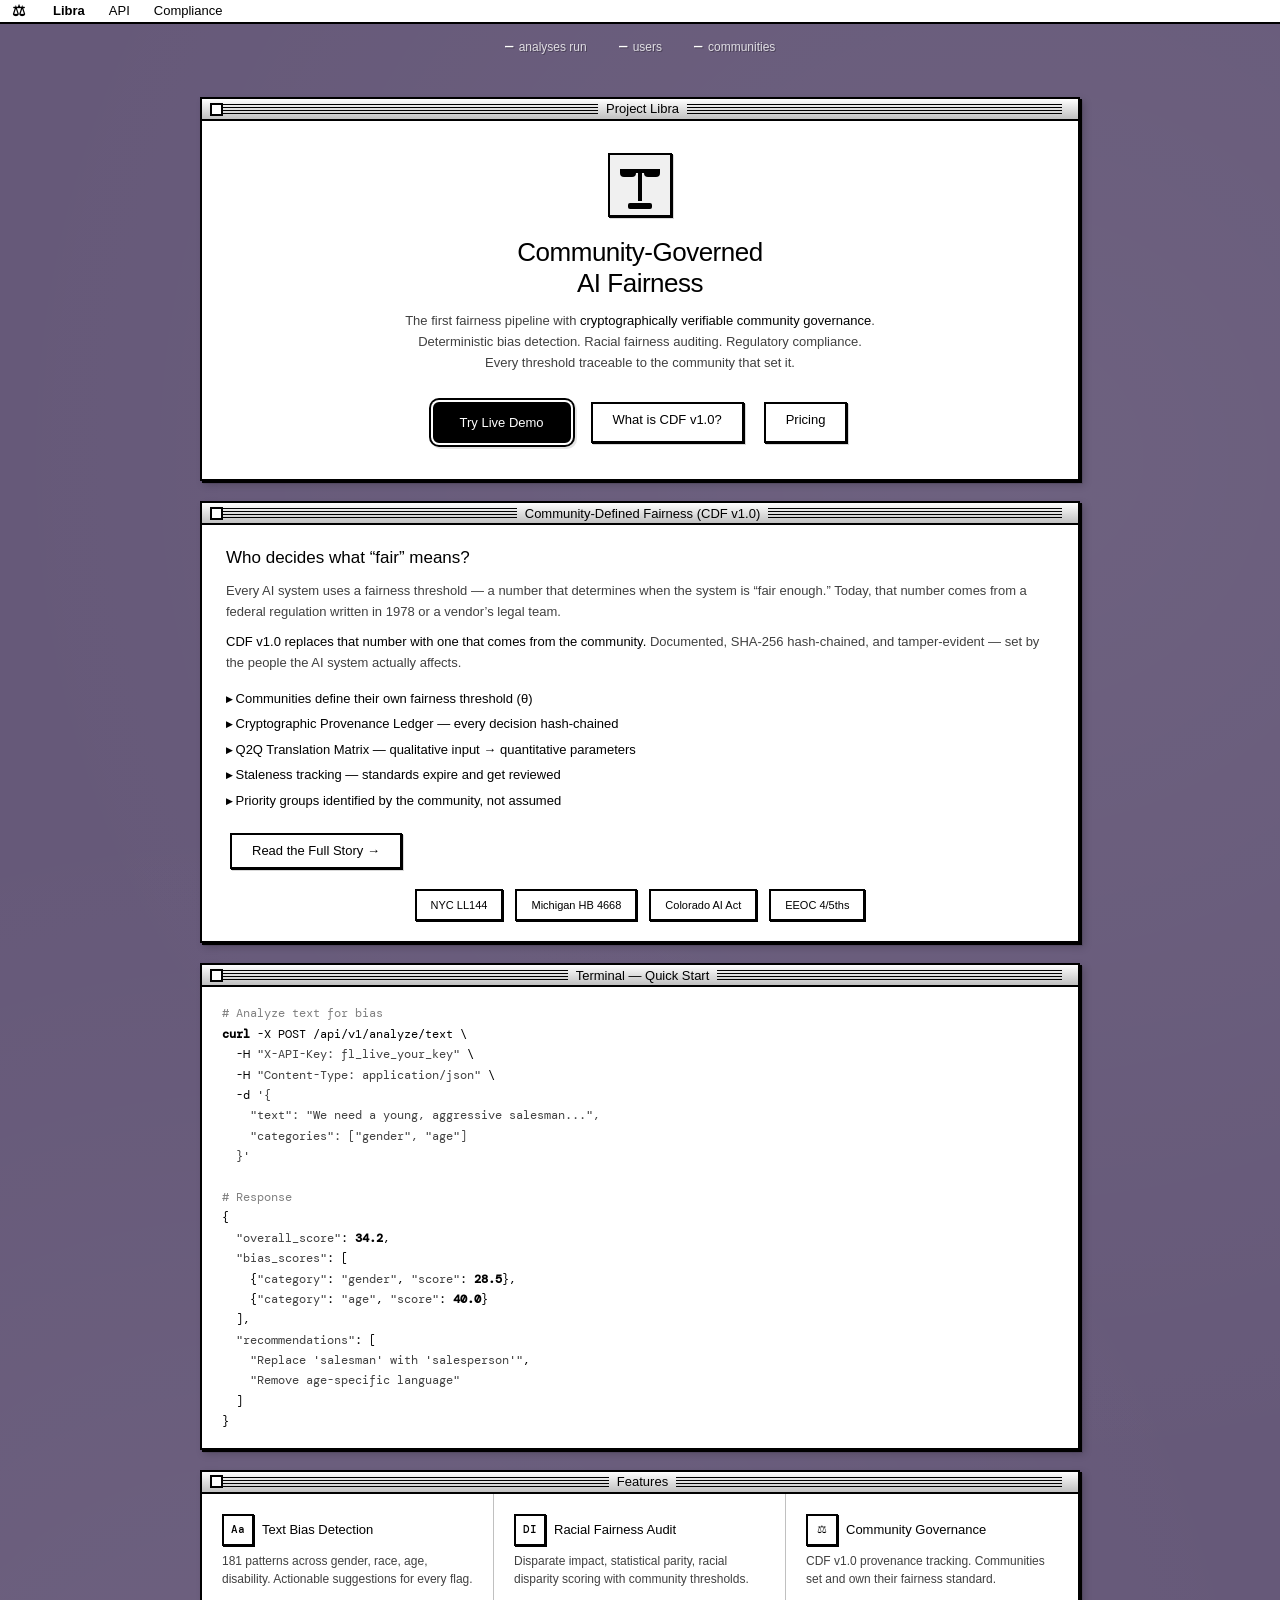
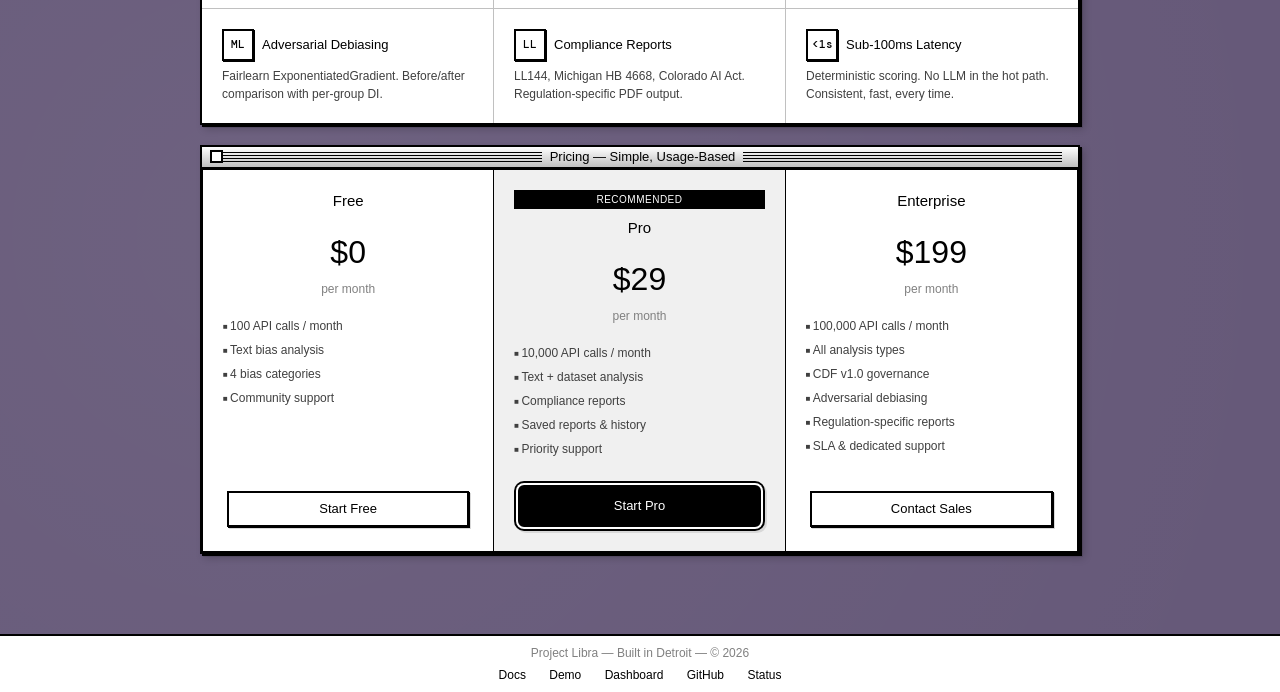
==== commit 439c13fa: "Rebrand FairLens → Project Libra with cryptographic provenance features Complete rebrand across all " ====
--- a/static/index.html
+++ b/static/index.html
@@ -3,8 +3,8 @@
 <head>
     <meta charset="UTF-8">
     <meta name="viewport" content="width=device-width, initial-scale=1.0">
-    <title>FairLens API — Community-Governed AI Fairness</title>
-    <meta name="description" content="The first AI fairness API where communities set the standard. Bias detection, racial fairness auditing, LL144 compliance. Built in Detroit.">
+    <title>Project Libra — Community-Governed AI Fairness</title>
+    <meta name="description" content="The first fairness pipeline with cryptographically verifiable community governance. Deterministic bias detection, racial fairness auditing, LL144 compliance. Built in Detroit.">
     <link rel="stylesheet" href="/static/css/system7.css">
 </head>
 <body>
@@ -13,7 +13,7 @@
 <div class="menu-bar">
     <span class="apple-logo">&#9878;</span>
     <div class="menu-item">
-        <strong>FairLens</strong>
+        <strong>Libra</strong>
         <div class="dropdown">
             <a class="dropdown-item" href="/">Home</a>
             <a class="dropdown-item" href="/community">About CDF <span class="shortcut">&#8984;F</span></a>
@@ -62,7 +62,7 @@
         <div class="title-bar">
             <div class="close-box"></div>
             <div class="title-bar-lines title-bar-lines-left"></div>
-            <span class="title-text">FairLens API</span>
+            <span class="title-text">Project Libra</span>
             <div class="title-bar-lines"></div>
         </div>
         <div class="window-body hero-content">
@@ -77,9 +77,9 @@
             </div>
             <h1>Community-Governed<br>AI Fairness</h1>
             <p>
-                The first fairness API where <span class="highlight">communities set the standard</span> &mdash;
-                not the federal government, not the vendor, not a researcher in a lab.
-                Bias detection. Racial fairness auditing. Regulatory compliance.
+                The first fairness pipeline with <span class="highlight">cryptographically verifiable community governance</span>.
+                Deterministic bias detection. Racial fairness auditing. Regulatory compliance.
+                Every threshold traceable to the community that set it.
             </p>
             <div class="btn-row">
                 <a href="/demo" class="mac-btn mac-btn-primary">Try Live Demo</a>
@@ -104,16 +104,17 @@
                     <p>
                         Every AI system uses a fairness threshold &mdash; a number that determines
                         when the system is &ldquo;fair enough.&rdquo; Today, that number comes from a
-                        federal regulation written in 1978 or a tech company&rsquo;s lawyers.
+                        federal regulation written in 1978 or a vendor&rsquo;s legal team.
                     </p>
                     <p>
                         <span class="highlight">CDF v1.0 replaces that number with one that comes
-                        from the community.</span> A documented, signed, provenance-tracked standard
-                        set by the people the AI system actually affects.
+                        from the community.</span> Documented, SHA-256 hash-chained, and tamper-evident
+                        &mdash; set by the people the AI system actually affects.
                     </p>
                     <ul class="cdf-list">
-                        <li>Communities define their own fairness threshold</li>
-                        <li>Full provenance: who decided, when, how</li>
+                        <li>Communities define their own fairness threshold (&theta;)</li>
+                        <li>Cryptographic Provenance Ledger &mdash; every decision hash-chained</li>
+                        <li>Q2Q Translation Matrix &mdash; qualitative input &rarr; quantitative parameters</li>
                         <li>Staleness tracking &mdash; standards expire and get reviewed</li>
                         <li>Priority groups identified by the community, not assumed</li>
                     </ul>
@@ -121,10 +122,10 @@
                         <a href="/community" class="mac-btn">Read the Full Story &rarr;</a>
                     </div>
                     <div class="compliance-row" id="compliance">
-                        <span class="compliance-badge">NYC LL144</span>
-                        <span class="compliance-badge">Michigan HB 4668</span>
-                        <span class="compliance-badge">Colorado AI Act</span>
-                        <span class="compliance-badge">EEOC 4/5ths</span>
+                        <a href="/api-docs#compliance" class="compliance-badge">NYC LL144</a>
+                        <a href="/api-docs#compliance" class="compliance-badge">Michigan HB 4668</a>
+                        <a href="/api-docs#compliance" class="compliance-badge">Colorado AI Act</a>
+                        <a href="/api-docs#compliance" class="compliance-badge">EEOC 4/5ths</a>
                     </div>
                 </div>
             </div>
@@ -163,7 +164,7 @@
     </div>
 
     <!-- ═══ Features Window ═══ -->
-    <div class="window window-wide">
+    <div class="window">
         <div class="title-bar">
             <div class="close-box"></div>
             <div class="title-bar-lines title-bar-lines-left"></div>
@@ -172,36 +173,36 @@
         </div>
         <div class="window-body" style="padding: 0;">
             <div class="feature-grid">
-                <div class="feature-cell">
+                <a href="/demo" class="feature-cell">
                     <div class="feature-header"><div class="feature-icon-sm">Aa</div><h3>Text Bias Detection</h3></div>
                     <p>181 patterns across gender, race, age, disability. Actionable suggestions for every flag.</p>
-                </div>
-                <div class="feature-cell">
+                </a>
+                <a href="/api-docs" class="feature-cell">
                     <div class="feature-header"><div class="feature-icon-sm">DI</div><h3>Racial Fairness Audit</h3></div>
                     <p>Disparate impact, statistical parity, racial disparity scoring with community thresholds.</p>
-                </div>
-                <div class="feature-cell">
+                </a>
+                <a href="/community" class="feature-cell">
                     <div class="feature-header"><div class="feature-icon-sm">&#9878;</div><h3>Community Governance</h3></div>
                     <p>CDF v1.0 provenance tracking. Communities set and own their fairness standard.</p>
-                </div>
-                <div class="feature-cell">
+                </a>
+                <a href="/api-docs" class="feature-cell">
                     <div class="feature-header"><div class="feature-icon-sm">ML</div><h3>Adversarial Debiasing</h3></div>
                     <p>Fairlearn ExponentiatedGradient. Before/after comparison with per-group DI.</p>
-                </div>
-                <div class="feature-cell">
+                </a>
+                <a href="/api-docs#compliance" class="feature-cell">
                     <div class="feature-header"><div class="feature-icon-sm">LL</div><h3>Compliance Reports</h3></div>
                     <p>LL144, Michigan HB 4668, Colorado AI Act. Regulation-specific PDF output.</p>
-                </div>
-                <div class="feature-cell">
+                </a>
+                <a href="/dashboard" class="feature-cell">
                     <div class="feature-header"><div class="feature-icon-sm">&lt;1s</div><h3>Sub-100ms Latency</h3></div>
                     <p>Deterministic scoring. No LLM in the hot path. Consistent, fast, every time.</p>
-                </div>
+                </a>
             </div>
         </div>
     </div>
 
     <!-- ═══ Pricing Window ═══ -->
-    <div class="window window-wide" id="pricing">
+    <div class="window" id="pricing">
         <div class="title-bar">
             <div class="close-box"></div>
             <div class="title-bar-lines title-bar-lines-left"></div>
@@ -220,7 +221,7 @@
                         <li>4 bias categories</li>
                         <li>Community support</li>
                     </ul>
-                    <a href="/register" class="mac-btn" style="width: 80%; display: inline-block;">Start Free</a>
+                    <a href="/register" class="mac-btn">Start Free</a>
                 </div>
                 <div class="price-col featured">
                     <span class="featured-label">RECOMMENDED</span>
@@ -234,7 +235,7 @@
                         <li>Saved reports &amp; history</li>
                         <li>Priority support</li>
                     </ul>
-                    <a href="/register" class="mac-btn mac-btn-primary" style="width: 80%; display: inline-block;">Start Pro</a>
+                    <a href="/register" class="mac-btn mac-btn-primary">Start Pro</a>
                 </div>
                 <div class="price-col">
                     <h3>Enterprise</h3>
@@ -248,7 +249,7 @@
                         <li>Regulation-specific reports</li>
                         <li>SLA &amp; dedicated support</li>
                     </ul>
-                    <a href="mailto:matt@fairlens.dev" class="mac-btn" style="width: 80%; display: inline-block;">Contact</a>
+                    <a href="/register" class="mac-btn">Contact Sales</a>
                 </div>
             </div>
         </div>
@@ -258,7 +259,7 @@
 
 <!-- ═══ Footer ═══ -->
 <div class="footer-bar">
-    FairLens API &mdash; Built in Detroit &mdash; &copy; 2026
+    Project Libra &mdash; Built in Detroit &mdash; &copy; 2026
     <div class="footer-links">
         <a href="/api-docs">Docs</a>
         <a href="/demo">Demo</a>
--- a/static/css/system7.css
+++ b/static/css/system7.css
@@ -102,11 +102,11 @@
     border: 2px solid var(--black);
     box-shadow: var(--window-shadow);
     margin: 16px auto;
-    max-width: 760px;
-    position: relative;
-}
-.window-wide {
     max-width: 880px;
+    position: relative;
+}
+.window-narrow {
+    max-width: 660px;
 }
 .title-bar {
     background: var(--title-bar);
@@ -154,7 +154,7 @@
 /* ── Desktop Grid ──────────────────────────────── */
 .desktop {
     padding: 12px 20px 40px;
-    max-width: 920px;
+    max-width: 940px;
     margin: 0 auto;
 }
 
@@ -259,6 +259,7 @@
     border-right: 1px solid var(--gray);
     border-bottom: 1px solid var(--gray);
     padding: 20px;
+    min-height: 110px;
 }
 .feature-cell:nth-child(3n) {
     border-right: none;
@@ -295,6 +296,15 @@
     font-size: 12px;
     color: var(--gray-darker);
     line-height: 1.5;
+}
+a.feature-cell {
+    text-decoration: none;
+    color: var(--black);
+    display: block;
+    transition: background 0.1s;
+}
+a.feature-cell:hover {
+    background: var(--gray-light);
 }
 
 /* ── Pricing ──────────────────────────────────── */
@@ -308,6 +318,8 @@
     border-right: 1px solid var(--black);
     padding: 20px;
     text-align: center;
+    display: flex;
+    flex-direction: column;
 }
 .price-col:last-child {
     border-right: none;
@@ -334,6 +346,7 @@
     list-style: none;
     text-align: left;
     margin-bottom: 20px;
+    flex: 1;
 }
 .price-col li {
     padding: 3px 0;
@@ -420,6 +433,13 @@
     font-weight: 500;
     background: var(--white);
     box-shadow: 1px 1px 0 #000;
+    text-decoration: none;
+    color: var(--black);
+    cursor: default;
+}
+a.compliance-badge:hover {
+    background: var(--black);
+    color: var(--white);
 }
 
 /* ── Footer ────────────────────────────────────── */
@@ -470,12 +490,9 @@
     font-size: 12px;
     color: rgba(255,255,255,0.7);
     margin: 24px auto 8px;
-    max-width: 760px;
+    max-width: 880px;
     padding-left: 4px;
     text-shadow: 1px 1px 0 rgba(0,0,0,0.3);
-}
-.section-label-wide {
-    max-width: 880px;
 }
 
 /* ── Live Stats Counter ────────────────────────── */
@@ -484,7 +501,7 @@
     justify-content: center;
     gap: 32px;
     padding: 12px 20px;
-    max-width: 760px;
+    max-width: 880px;
     margin: 0 auto;
     font-size: 12px;
     color: rgba(255,255,255,0.8);
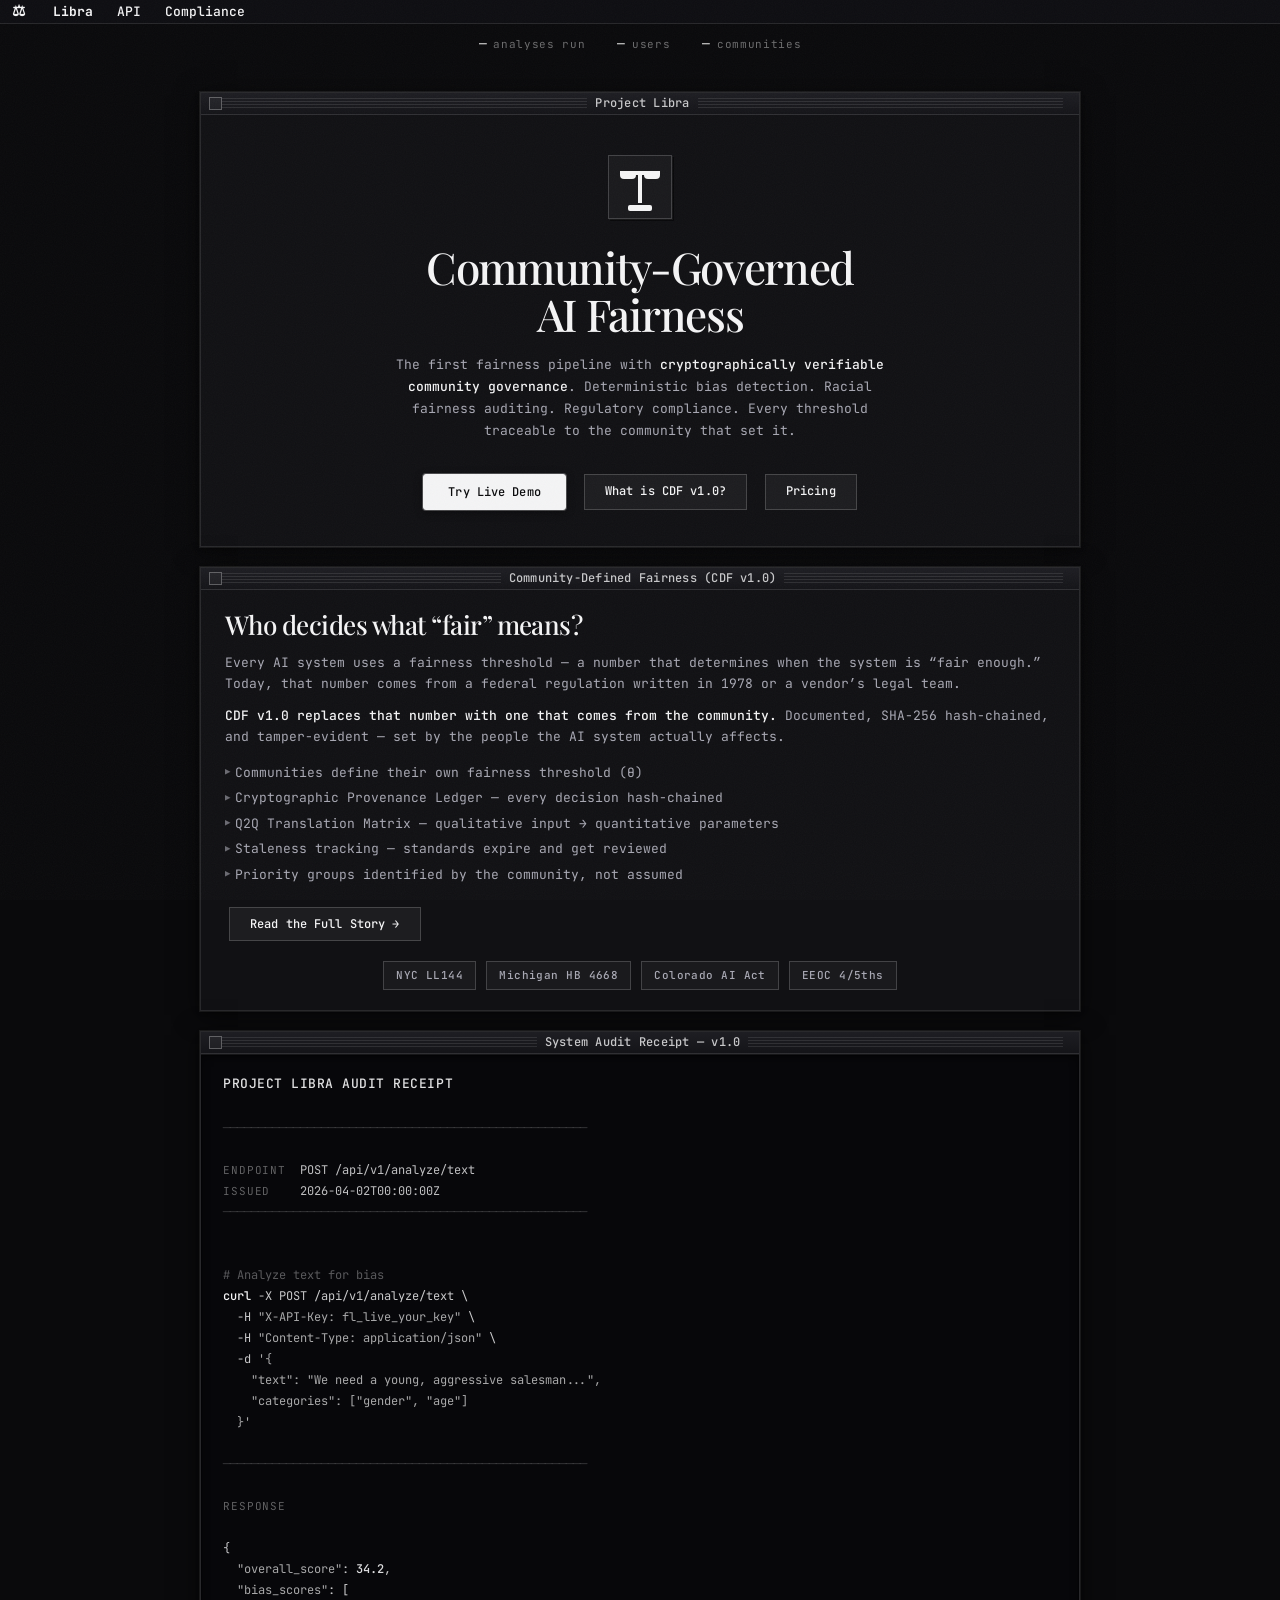
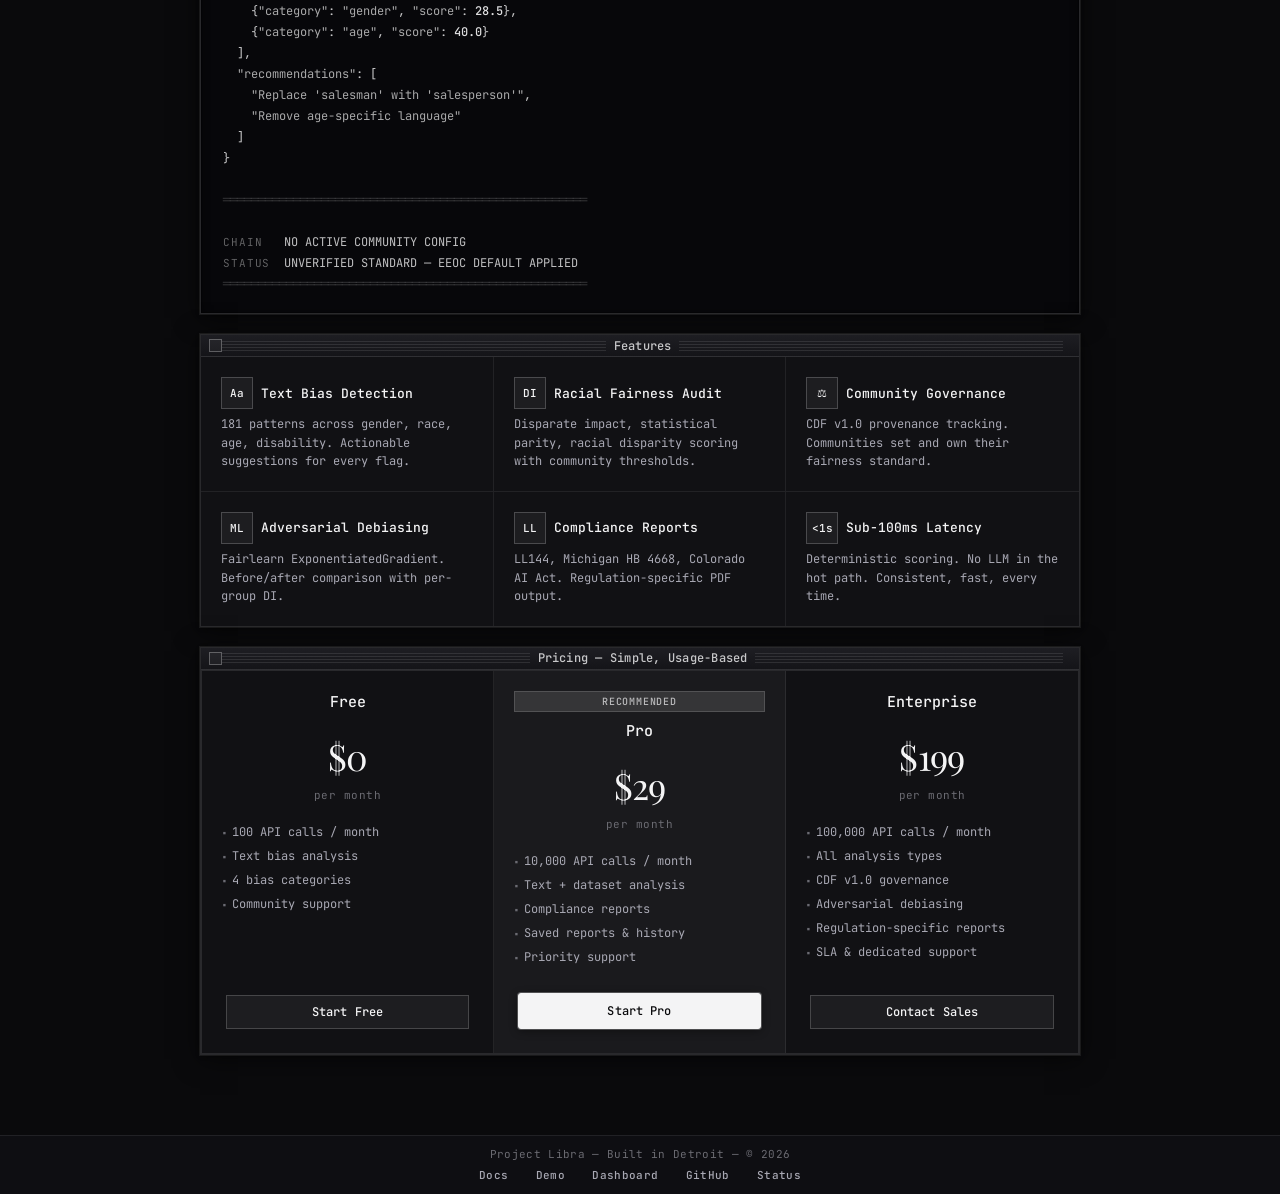
==== commit cc84a303: "Luxury Retro-Computing UI overhaul — obsidian dark mode + System Audit Receipt - system7.css: full v" ====
--- a/static/index.html
+++ b/static/index.html
@@ -137,10 +137,16 @@
         <div class="title-bar">
             <div class="close-box"></div>
             <div class="title-bar-lines title-bar-lines-left"></div>
-            <span class="title-text">Terminal &mdash; Quick Start</span>
-            <div class="title-bar-lines"></div>
-        </div>
-        <div class="code-body"><span class="cm"># Analyze text for bias</span>
+            <span class="title-text">System Audit Receipt &mdash; v1.0</span>
+            <div class="title-bar-lines"></div>
+        </div>
+        <div class="code-body"><span class="receipt-header">PROJECT LIBRA AUDIT RECEIPT</span>
+<span class="receipt-sep">────────────────────────────────────────────────────</span>
+<span class="receipt-label">ENDPOINT</span>  <span class="receipt-value">POST /api/v1/analyze/text</span>
+<span class="receipt-label">ISSUED  </span>  <span class="receipt-value">2026-04-02T00:00:00Z</span>
+<span class="receipt-sep">────────────────────────────────────────────────────</span>
+
+<span class="cm"># Analyze text for bias</span>
 <span class="kw">curl</span> -X POST /api/v1/analyze/text \
   -H <span class="str">"X-API-Key: fl_live_your_key"</span> \
   -H <span class="str">"Content-Type: application/json"</span> \
@@ -149,7 +155,9 @@
     "categories": ["gender", "age"]
   }'</span>
 
-<span class="cm"># Response</span>
+<span class="receipt-sep">────────────────────────────────────────────────────</span>
+<span class="receipt-label">RESPONSE</span>
+
 {
   <span class="str">"overall_score"</span>: <span class="num">34.2</span>,
   <span class="str">"bias_scores"</span>: [
@@ -160,7 +168,12 @@
     <span class="str">"Replace 'salesman' with 'salesperson'"</span>,
     <span class="str">"Remove age-specific language"</span>
   ]
-}</div>
+}
+
+<span class="receipt-sep">════════════════════════════════════════════════════</span>
+<span class="receipt-label">CHAIN </span>  <span class="receipt-value">NO ACTIVE COMMUNITY CONFIG</span>
+<span class="receipt-label">STATUS</span>  <span class="receipt-value">UNVERIFIED STANDARD &#8212; EEOC DEFAULT APPLIED</span>
+<span class="receipt-sep">════════════════════════════════════════════════════</span></div>
     </div>
 
     <!-- ═══ Features Window ═══ -->
--- a/static/css/system7.css
+++ b/static/css/system7.css
@@ -1,38 +1,54 @@
-@import url('https://fonts.googleapis.com/css2?family=DM+Mono:wght@400;500&family=Geneva:wght@400&display=swap');
+@import url('https://fonts.googleapis.com/css2?family=JetBrains+Mono:ital,wght@0,400;0,500;1,400&family=Playfair+Display:wght@400;500;700&display=swap');
 
 * { margin: 0; padding: 0; box-sizing: border-box; }
 
+/* ── Design tokens ─────────────────────────────── */
 :root {
-    --white: #FFFFFF;
-    --black: #000000;
-    --gray-light: #F0F0F0;
-    --gray: #C0C0C0;
-    --gray-dark: #808080;
-    --gray-darker: #404040;
-    --bg: #665979;
-    --window-bg: #FFFFFF;
-    --title-bar: linear-gradient(180deg, #FFFFFF 0%, #C0C0C0 100%);
-    --shadow: 1px 1px 0 #000, 2px 2px 0 rgba(0,0,0,0.15);
-    --window-shadow: 2px 2px 0 #000, 3px 3px 0 rgba(0,0,0,0.1), 4px 4px 8px rgba(0,0,0,0.2);
-}
-
+    /* Semantic inversion: --black is now the light ink, --white is now the dark surface.
+       Every var(--black) in HTML becomes off-white. Every var(--white) becomes obsidian.
+       Zero HTML changes required for the dark-mode flip. */
+    --white:        #111114;   /* was #FFFFFF → dark surface */
+    --black:        #f4f4f5;   /* was #000000 → light ink */
+    --gray-light:   #1c1c20;   /* was #F0F0F0 → dark hover */
+    --gray:         #2e2e33;   /* was #C0C0C0 → divider */
+    --gray-dark:    #6b6b72;   /* was #808080 → muted text */
+    --gray-darker:  #a8a8b3;   /* was #404040 → secondary text */
+    --bg:           #0a0a0c;   /* body — obsidian */
+    --window-bg:    #111114;   /* window surfaces */
+    --title-bar:    linear-gradient(180deg, #1e1e23 0%, #141418 100%);
+    --shadow:       1px 1px 0 rgba(255,255,255,0.06), 2px 2px 0 rgba(0,0,0,0.5);
+    --window-shadow:0 0 0 1px rgba(255,255,255,0.08),
+                    0 4px 24px rgba(0,0,0,0.6),
+                    0 1px 4px rgba(0,0,0,0.4);
+}
+
+/* ── Base ───────────────────────────────────────── */
 body {
-    font-family: 'Geneva', 'Helvetica Neue', Helvetica, Arial, sans-serif;
+    font-family: 'JetBrains Mono', 'Monaco', 'Courier New', monospace;
     background: var(--bg);
     color: var(--black);
     line-height: 1.5;
     font-size: 13px;
     min-height: 100vh;
     cursor: default;
-    background-image:
-        radial-gradient(circle at 20% 80%, rgba(255,255,255,0.05) 0%, transparent 50%),
-        radial-gradient(circle at 80% 20%, rgba(255,255,255,0.05) 0%, transparent 50%);
+}
+
+/* Film grain — microscopic SVG turbulence noise at ~3% opacity.
+   Makes the digital screen feel like a physical, tactile object. */
+body::before {
+    content: '';
+    position: fixed;
+    inset: 0;
+    background-image: url("data:image/svg+xml,%3Csvg xmlns='http://www.w3.org/2000/svg' width='200' height='200'%3E%3Cfilter id='n'%3E%3CfeTurbulence type='fractalNoise' baseFrequency='0.9' numOctaves='4' stitchTiles='stitch'/%3E%3C/filter%3E%3Crect width='200' height='200' filter='url(%23n)'/%3E%3C/svg%3E");
+    opacity: 0.032;
+    pointer-events: none;
+    z-index: 9999;
 }
 
 /* ── Menu Bar ──────────────────────────────────── */
 .menu-bar {
-    background: var(--white);
-    border-bottom: 2px solid var(--black);
+    background: #0e0e12;
+    border-bottom: 1px solid rgba(255,255,255,0.10);
     padding: 2px 12px;
     display: flex;
     align-items: center;
@@ -47,44 +63,47 @@
     font-weight: bold;
     margin-right: 16px;
     font-size: 15px;
+    color: var(--black);
 }
 .menu-item {
     padding: 2px 12px;
     cursor: default;
     font-weight: 500;
     position: relative;
+    color: var(--black);
 }
 .menu-item:hover {
-    background: var(--black);
-    color: var(--white);
+    background: rgba(255,255,255,0.08);
+    color: var(--black);
 }
 .menu-item .dropdown {
     display: none;
     position: absolute;
     top: 100%;
     left: 0;
-    background: var(--white);
-    border: 2px solid var(--black);
+    background: #111114;
+    border: 1px solid rgba(255,255,255,0.12);
     min-width: 180px;
-    box-shadow: 3px 3px 0 rgba(0,0,0,0.3);
+    box-shadow: 0 8px 24px rgba(0,0,0,0.7), 0 0 0 1px rgba(255,255,255,0.06);
     z-index: 1001;
 }
 .menu-item:hover .dropdown {
     display: block;
 }
 .dropdown-item {
-    padding: 4px 16px;
+    padding: 5px 16px;
     color: var(--black);
     white-space: nowrap;
     text-decoration: none;
     display: block;
+    font-size: 13px;
 }
 .dropdown-item:hover {
-    background: var(--black);
-    color: var(--white);
+    background: rgba(255,255,255,0.08);
+    color: var(--black);
 }
 .dropdown-divider {
-    border-top: 1px solid var(--gray);
+    border-top: 1px solid rgba(255,255,255,0.08);
     margin: 2px 0;
 }
 .dropdown-item .shortcut {
@@ -93,13 +112,13 @@
     margin-left: 24px;
 }
 .dropdown-item:hover .shortcut {
-    color: var(--gray);
+    color: var(--gray-darker);
 }
 
 /* ── Window Chrome ─────────────────────────────── */
 .window {
     background: var(--window-bg);
-    border: 2px solid var(--black);
+    border: 1px solid rgba(255,255,255,0.10);
     box-shadow: var(--window-shadow);
     margin: 16px auto;
     max-width: 880px;
@@ -110,7 +129,7 @@
 }
 .title-bar {
     background: var(--title-bar);
-    border-bottom: 2px solid var(--black);
+    border-bottom: 1px solid rgba(255,255,255,0.08);
     padding: 3px 8px;
     display: flex;
     align-items: center;
@@ -124,8 +143,8 @@
         0deg,
         transparent,
         transparent 1px,
-        var(--black) 1px,
-        var(--black) 2px,
+        rgba(255,255,255,0.10) 1px,
+        rgba(255,255,255,0.10) 2px,
         transparent 2px,
         transparent 3px
     );
@@ -137,15 +156,17 @@
 .close-box {
     width: 13px;
     height: 13px;
-    border: 2px solid var(--black);
-    background: var(--white);
+    border: 1px solid rgba(255,255,255,0.28);
+    background: rgba(255,255,255,0.04);
     flex-shrink: 0;
 }
 .title-text {
     font-weight: 500;
-    font-size: 13px;
+    font-size: 12px;
     white-space: nowrap;
     flex-shrink: 0;
+    color: rgba(244,244,245,0.80);
+    letter-spacing: 0.02em;
 }
 .window-body {
     padding: 20px 24px;
@@ -161,14 +182,14 @@
 /* ── Hero Window ───────────────────────────────── */
 .hero-content {
     text-align: center;
-    padding: 32px 24px;
+    padding: 40px 24px 32px;
 }
 .hero-icon {
     width: 64px;
     height: 64px;
-    margin: 0 auto 20px;
-    border: 2px solid var(--black);
-    background: var(--gray-light);
+    margin: 0 auto 24px;
+    border: 1px solid rgba(255,255,255,0.18);
+    background: rgba(255,255,255,0.04);
     display: flex;
     align-items: center;
     justify-content: center;
@@ -176,18 +197,21 @@
     box-shadow: var(--shadow);
 }
 .hero-content h1 {
-    font-size: 26px;
-    font-weight: 500;
-    margin-bottom: 12px;
-    letter-spacing: -0.5px;
-    line-height: 1.2;
+    font-family: 'Playfair Display', Georgia, 'Times New Roman', serif;
+    font-size: 44px;
+    font-weight: 500;
+    margin-bottom: 16px;
+    letter-spacing: -0.03em;
+    line-height: 1.08;
+    color: var(--black);
 }
 .hero-content p {
+    font-family: 'JetBrains Mono', monospace;
     font-size: 13px;
     color: var(--gray-darker);
-    max-width: 480px;
-    margin: 0 auto 24px;
-    line-height: 1.6;
+    max-width: 500px;
+    margin: 0 auto 28px;
+    line-height: 1.7;
 }
 .hero-content .highlight {
     font-weight: 500;
@@ -197,57 +221,99 @@
 /* ── Mac Buttons ───────────────────────────────── */
 .mac-btn {
     display: inline-block;
-    padding: 6px 20px;
-    border: 2px solid var(--black);
-    background: var(--white);
-    font-family: inherit;
-    font-size: 13px;
+    padding: 7px 20px;
+    border: 1px solid rgba(255,255,255,0.18);
+    background: rgba(255,255,255,0.05);
+    font-family: 'JetBrains Mono', monospace;
+    font-size: 12px;
     font-weight: 500;
     cursor: pointer;
-    box-shadow: var(--shadow);
     text-decoration: none;
     color: var(--black);
     margin: 4px;
     user-select: none;
+    transition: background 0.12s, border-color 0.12s;
+    letter-spacing: 0.01em;
+}
+.mac-btn:hover {
+    background: rgba(255,255,255,0.10);
+    border-color: rgba(255,255,255,0.28);
 }
 .mac-btn:active {
-    background: var(--black);
-    color: var(--white);
-    box-shadow: none;
+    background: rgba(255,255,255,0.15);
     transform: translate(1px, 1px);
 }
 .mac-btn-primary {
-    background: var(--black);
-    color: var(--white);
-    border-radius: 6px;
+    background: #f4f4f5;
+    color: #0a0a0c;
+    border: 1px solid #f4f4f5;
+    border-radius: 3px;
     padding: 8px 24px;
-    border: 3px solid var(--black);
-    box-shadow: 0 0 0 2px var(--white), 0 0 0 4px var(--black), 2px 2px 0 4px rgba(0,0,0,0.1);
+    box-shadow: 0 0 0 1px rgba(255,255,255,0.25), 0 2px 8px rgba(0,0,0,0.4);
+    font-weight: 500;
+}
+.mac-btn-primary:hover {
+    background: #ffffff;
+    border-color: #ffffff;
+    color: #0a0a0c;
 }
 .mac-btn-primary:active {
-    background: var(--gray-darker);
+    background: #d8d8d9;
+    transform: translate(1px, 1px);
 }
 .btn-row {
     display: flex;
-    gap: 12px;
+    gap: 10px;
     justify-content: center;
     flex-wrap: wrap;
 }
 
-/* ── Code Window ───────────────────────────────── */
+/* ── Code / Terminal Window ────────────────────── */
 .code-body {
-    background: var(--white);
-    padding: 16px 20px;
-    font-family: 'DM Mono', 'Monaco', 'Courier New', monospace;
+    background: #07070a;
+    padding: 18px 22px;
+    font-family: 'JetBrains Mono', 'Monaco', 'Courier New', monospace;
     font-size: 12px;
-    line-height: 1.7;
+    line-height: 1.75;
     overflow-x: auto;
     white-space: pre;
-}
-.cm { color: #808080; }
-.kw { color: #000; font-weight: bold; }
-.str { color: #404040; }
-.num { font-weight: bold; }
+    border-top: 1px solid rgba(255,255,255,0.06);
+    box-shadow: inset 0 2px 8px rgba(0,0,0,0.5),
+                inset 0 0 0 1px rgba(0,0,0,0.3);
+    color: rgba(244,244,245,0.82);
+}
+.cm  { color: rgba(244,244,245,0.35); }
+.kw  { color: #f4f4f5; font-weight: 500; }
+.str { color: rgba(244,244,245,0.68); }
+.num { color: rgba(244,244,245,0.90); font-weight: 500; }
+
+/* ── System Audit Receipt ──────────────────────── */
+.receipt-header {
+    color: rgba(244,244,245,0.92);
+    font-weight: 500;
+    font-size: 13px;
+    letter-spacing: 0.04em;
+    display: block;
+    margin-bottom: 2px;
+}
+.receipt-sep {
+    color: rgba(244,244,245,0.16);
+    display: block;
+    user-select: none;
+}
+.receipt-label {
+    color: rgba(244,244,245,0.38);
+    letter-spacing: 0.08em;
+    font-size: 11px;
+}
+.receipt-value {
+    color: rgba(244,244,245,0.78);
+}
+.receipt-footer {
+    margin-top: 14px;
+    padding-top: 10px;
+    border-top: 1px solid rgba(255,255,255,0.07);
+}
 
 /* ── Feature Cards ─────────────────────────────── */
 .feature-grid {
@@ -256,8 +322,8 @@
     gap: 0;
 }
 .feature-cell {
-    border-right: 1px solid var(--gray);
-    border-bottom: 1px solid var(--gray);
+    border-right: 1px solid rgba(255,255,255,0.07);
+    border-bottom: 1px solid rgba(255,255,255,0.07);
     padding: 20px;
     min-height: 110px;
 }
@@ -270,16 +336,16 @@
 .feature-icon-sm {
     width: 32px;
     height: 32px;
-    border: 2px solid var(--black);
-    background: var(--white);
+    border: 1px solid rgba(255,255,255,0.20);
+    background: rgba(255,255,255,0.05);
     display: flex;
     align-items: center;
     justify-content: center;
     font-size: 11px;
     font-weight: 500;
-    box-shadow: 1px 1px 0 #000;
-    font-family: 'DM Mono', monospace;
+    font-family: 'JetBrains Mono', monospace;
     flex-shrink: 0;
+    color: var(--black);
 }
 .feature-header {
     display: flex;
@@ -291,20 +357,21 @@
     font-size: 13px;
     font-weight: 500;
     margin-bottom: 0;
+    color: var(--black);
 }
 .feature-cell p {
     font-size: 12px;
     color: var(--gray-darker);
-    line-height: 1.5;
+    line-height: 1.55;
 }
 a.feature-cell {
     text-decoration: none;
     color: var(--black);
     display: block;
-    transition: background 0.1s;
+    transition: background 0.12s;
 }
 a.feature-cell:hover {
-    background: var(--gray-light);
+    background: rgba(255,255,255,0.03);
 }
 
 /* ── Pricing ──────────────────────────────────── */
@@ -312,10 +379,10 @@
     display: grid;
     grid-template-columns: repeat(3, 1fr);
     gap: 0;
-    border: 1px solid var(--black);
+    border: 1px solid rgba(255,255,255,0.10);
 }
 .price-col {
-    border-right: 1px solid var(--black);
+    border-right: 1px solid rgba(255,255,255,0.08);
     padding: 20px;
     text-align: center;
     display: flex;
@@ -325,22 +392,27 @@
     border-right: none;
 }
 .price-col.featured {
-    background: var(--gray-light);
+    background: rgba(255,255,255,0.04);
 }
 .price-col h3 {
     font-size: 15px;
     margin-bottom: 4px;
     font-weight: 500;
+    color: var(--black);
 }
 .price-amount {
-    font-size: 32px;
-    font-weight: 500;
+    font-family: 'Playfair Display', Georgia, serif;
+    font-size: 36px;
+    font-weight: 400;
     margin: 12px 0 4px;
+    color: var(--black);
+    letter-spacing: -0.02em;
 }
 .price-period {
-    font-size: 12px;
+    font-size: 11px;
     color: var(--gray-dark);
     margin-bottom: 16px;
+    letter-spacing: 0.04em;
 }
 .price-col ul {
     list-style: none;
@@ -354,19 +426,21 @@
     color: var(--gray-darker);
 }
 .price-col li::before {
-    content: '\25A0  ';
+    content: '▪  ';
     font-size: 8px;
     vertical-align: middle;
+    color: var(--gray-dark);
 }
 .featured-label {
     display: inline-block;
-    background: var(--black);
-    color: var(--white);
+    background: rgba(244,244,245,0.12);
+    color: rgba(244,244,245,0.70);
     font-size: 10px;
     font-weight: 500;
     padding: 2px 8px;
     margin-bottom: 8px;
-    letter-spacing: 0.5px;
+    letter-spacing: 0.08em;
+    border: 1px solid rgba(244,244,245,0.15);
 }
 
 /* ── CDF Section ──────────────────────────────── */
@@ -381,8 +455,8 @@
 .cdf-icon-large {
     width: 64px;
     height: 64px;
-    border: 2px solid var(--black);
-    background: var(--white);
+    border: 1px solid rgba(255,255,255,0.18);
+    background: rgba(255,255,255,0.04);
     display: flex;
     align-items: center;
     justify-content: center;
@@ -390,15 +464,19 @@
     box-shadow: var(--shadow);
 }
 .cdf-text h2 {
-    font-size: 17px;
-    font-weight: 500;
-    margin-bottom: 10px;
+    font-family: 'Playfair Display', Georgia, serif;
+    font-size: 26px;
+    font-weight: 500;
+    margin-bottom: 12px;
+    letter-spacing: -0.02em;
+    line-height: 1.15;
+    color: var(--black);
 }
 .cdf-text p {
     font-size: 13px;
     color: var(--gray-darker);
     margin-bottom: 10px;
-    line-height: 1.6;
+    line-height: 1.65;
 }
 .cdf-text .highlight {
     color: var(--black);
@@ -411,58 +489,66 @@
 .cdf-list li {
     padding: 3px 0;
     font-size: 13px;
+    color: var(--gray-darker);
 }
 .cdf-list li::before {
-    content: '\25B6  ';
+    content: '▶  ';
     font-size: 9px;
     vertical-align: middle;
+    color: var(--gray-dark);
 }
 
 /* ── Compliance Badges ─────────────────────────── */
 .compliance-row {
     display: flex;
-    gap: 12px;
+    gap: 10px;
     justify-content: center;
     flex-wrap: wrap;
     margin-top: 16px;
 }
 .compliance-badge {
-    border: 2px solid var(--black);
-    padding: 6px 14px;
+    border: 1px solid rgba(255,255,255,0.18);
+    padding: 5px 12px;
     font-size: 11px;
     font-weight: 500;
-    background: var(--white);
-    box-shadow: 1px 1px 0 #000;
+    background: rgba(255,255,255,0.04);
     text-decoration: none;
-    color: var(--black);
+    color: var(--gray-darker);
     cursor: default;
+    letter-spacing: 0.04em;
+    transition: background 0.12s, color 0.12s;
+}
+a.compliance-badge {
+    cursor: pointer;
 }
 a.compliance-badge:hover {
-    background: var(--black);
-    color: var(--white);
+    background: rgba(255,255,255,0.09);
+    color: var(--black);
 }
 
 /* ── Footer ────────────────────────────────────── */
 .footer-bar {
-    background: var(--white);
-    border-top: 2px solid var(--black);
-    padding: 8px 20px;
+    background: #0e0e12;
+    border-top: 1px solid rgba(255,255,255,0.08);
+    padding: 10px 20px;
     text-align: center;
-    font-size: 12px;
+    font-size: 11px;
     color: var(--gray-dark);
     margin-top: 24px;
+    letter-spacing: 0.03em;
 }
 .footer-links {
-    margin-top: 4px;
+    margin-top: 5px;
 }
 .footer-links a {
-    color: var(--black);
+    color: var(--gray-darker);
     text-decoration: none;
     margin: 0 10px;
     font-weight: 500;
+    transition: color 0.12s;
 }
 .footer-links a:hover {
-    text-decoration: underline;
+    color: var(--black);
 }
 
 /* ── Scrollbar ─────────────────────────────────── */
@@ -471,41 +557,44 @@
     overflow-y: auto;
 }
 .scroll-body::-webkit-scrollbar {
-    width: 16px;
+    width: 12px;
 }
 .scroll-body::-webkit-scrollbar-track {
-    background: var(--white);
-    border-left: 1px solid var(--black);
+    background: #111114;
+    border-left: 1px solid rgba(255,255,255,0.08);
 }
 .scroll-body::-webkit-scrollbar-thumb {
-    background: var(--gray);
-    border: 1px solid var(--black);
-}
-
-/* ── Section Spacing ───────────────────────────── */
+    background: rgba(255,255,255,0.14);
+    border: 1px solid rgba(255,255,255,0.08);
+}
+.scroll-body::-webkit-scrollbar-thumb:hover {
+    background: rgba(255,255,255,0.22);
+}
+
+/* ── Section Labels ────────────────────────────── */
 .window + .window {
     margin-top: 20px;
 }
 .section-label {
-    font-size: 12px;
-    color: rgba(255,255,255,0.7);
+    font-size: 11px;
+    color: rgba(255,255,255,0.35);
     margin: 24px auto 8px;
     max-width: 880px;
     padding-left: 4px;
-    text-shadow: 1px 1px 0 rgba(0,0,0,0.3);
-}
-
-/* ── Live Stats Counter ────────────────────────── */
+    letter-spacing: 0.08em;
+}
+
+/* ── Live Stats Strip ──────────────────────────── */
 .stats-strip {
     display: flex;
     justify-content: center;
     gap: 32px;
-    padding: 12px 20px;
+    padding: 10px 20px;
     max-width: 880px;
     margin: 0 auto;
-    font-size: 12px;
-    color: rgba(255,255,255,0.8);
-    text-shadow: 1px 1px 0 rgba(0,0,0,0.3);
+    font-size: 11px;
+    color: rgba(255,255,255,0.40);
+    letter-spacing: 0.06em;
 }
 .stats-strip .stat-item {
     display: flex;
@@ -513,33 +602,23 @@
     gap: 6px;
 }
 .stats-strip .stat-num {
-    font-family: 'DM Mono', monospace;
-    font-weight: 500;
-    color: #fff;
-    font-size: 14px;
+    font-family: 'JetBrains Mono', monospace;
+    font-weight: 500;
+    color: rgba(255,255,255,0.75);
+    font-size: 13px;
 }
 
 /* ── Pixel Sprite Animations ───────────────────── */
-.sprite-container {
-    display: inline-block;
-    image-rendering: pixelated;
-    image-rendering: crisp-edges;
-}
-
-/* Scales of Justice — 24x24 pixel art, bobbing */
+/* All sprites use var(--black) = #f4f4f5 — light ink on dark backgrounds.
+   This is correct for dark mode: bright pixel art on obsidian. */
+
+/* Scales of Justice */
 .sprite-scales {
     width: 48px;
     height: 48px;
     position: relative;
     animation: sprite-bob 2s ease-in-out infinite;
 }
-.sprite-scales::before,
-.sprite-scales::after {
-    content: '';
-    position: absolute;
-    background: var(--black);
-}
-/* Base pillar */
 .sprite-scales .pillar {
     position: absolute;
     left: 22px;
@@ -548,7 +627,6 @@
     height: 32px;
     background: var(--black);
 }
-/* Left pan */
 .sprite-scales .pan-l {
     position: absolute;
     left: 4px;
@@ -559,7 +637,6 @@
     border-radius: 0 0 8px 8px;
     animation: pan-tilt-l 3s ease-in-out infinite;
 }
-/* Right pan */
 .sprite-scales .pan-r {
     position: absolute;
     right: 4px;
@@ -570,7 +647,6 @@
     border-radius: 0 0 8px 8px;
     animation: pan-tilt-r 3s ease-in-out infinite;
 }
-/* Beam */
 .sprite-scales .beam {
     position: absolute;
     left: 4px;
@@ -581,7 +657,6 @@
     transform-origin: center;
     animation: beam-tilt 3s ease-in-out infinite;
 }
-/* Base */
 .sprite-scales .base {
     position: absolute;
     left: 12px;
@@ -594,25 +669,25 @@
 
 @keyframes sprite-bob {
     0%, 100% { transform: translateY(0); }
-    50% { transform: translateY(-3px); }
+    50%       { transform: translateY(-3px); }
 }
 @keyframes beam-tilt {
     0%, 100% { transform: rotate(0deg); }
-    25% { transform: rotate(5deg); }
-    75% { transform: rotate(-5deg); }
+    25%      { transform: rotate(5deg); }
+    75%      { transform: rotate(-5deg); }
 }
 @keyframes pan-tilt-l {
     0%, 100% { transform: translateY(0); }
-    25% { transform: translateY(4px); }
-    75% { transform: translateY(-4px); }
+    25%      { transform: translateY(4px); }
+    75%      { transform: translateY(-4px); }
 }
 @keyframes pan-tilt-r {
     0%, 100% { transform: translateY(0); }
-    25% { transform: translateY(-4px); }
-    75% { transform: translateY(4px); }
-}
-
-/* Magnifying Glass — scanning sprite */
+    25%      { transform: translateY(-4px); }
+    75%      { transform: translateY(4px); }
+}
+
+/* Magnifying Glass */
 .sprite-magnify {
     width: 40px;
     height: 40px;
@@ -627,7 +702,7 @@
     height: 24px;
     border: 4px solid var(--black);
     border-radius: 50%;
-    background: rgba(102, 89, 121, 0.15);
+    background: rgba(244,244,245,0.05);
 }
 .sprite-magnify .lens-glare {
     position: absolute;
@@ -635,7 +710,7 @@
     left: 8px;
     width: 6px;
     height: 6px;
-    background: rgba(255,255,255,0.7);
+    background: rgba(255,255,255,0.35);
     border-radius: 50%;
 }
 .sprite-magnify .handle {
@@ -650,15 +725,14 @@
     top: 24px;
     left: 22px;
 }
-
 @keyframes magnify-scan {
     0%, 100% { transform: translateX(0) rotate(0deg); }
-    25% { transform: translateX(8px) rotate(-5deg); }
-    50% { transform: translateX(-4px) rotate(3deg); }
-    75% { transform: translateX(4px) rotate(-2deg); }
-}
-
-/* Shield — pulsing glow */
+    25%      { transform: translateX(8px) rotate(-5deg); }
+    50%      { transform: translateX(-4px) rotate(3deg); }
+    75%      { transform: translateX(4px) rotate(-2deg); }
+}
+
+/* Shield */
 .sprite-shield {
     width: 36px;
     height: 44px;
@@ -673,7 +747,7 @@
     height: 38px;
     border: 4px solid var(--black);
     border-radius: 2px 2px 16px 16px;
-    background: var(--white);
+    background: rgba(255,255,255,0.04);
 }
 .sprite-shield .shield-check {
     position: absolute;
@@ -685,13 +759,12 @@
     border-left: 4px solid var(--black);
     transform: rotate(-45deg);
 }
-
 @keyframes shield-pulse {
     0%, 100% { filter: drop-shadow(0 0 0 transparent); transform: scale(1); }
-    50% { filter: drop-shadow(0 0 6px rgba(102,89,121,0.4)); transform: scale(1.05); }
-}
-
-/* Terminal Cursor — blinking */
+    50%       { filter: drop-shadow(0 0 8px rgba(244,244,245,0.18)); transform: scale(1.05); }
+}
+
+/* Terminal Cursor */
 .sprite-cursor {
     display: inline-block;
     width: 8px;
@@ -700,13 +773,12 @@
     animation: cursor-blink 1s step-end infinite;
     vertical-align: text-bottom;
 }
-
 @keyframes cursor-blink {
     0%, 100% { opacity: 1; }
-    50% { opacity: 0; }
-}
-
-/* Community People — walking pixel figures */
+    50%      { opacity: 0; }
+}
+
+/* Community People */
 .sprite-people {
     width: 120px;
     height: 32px;
@@ -744,25 +816,23 @@
     background: var(--black);
     bottom: 0;
 }
-.pixel-person .leg-l { left: 0; animation: leg-step 0.5s ease-in-out infinite alternate; }
+.pixel-person .leg-l { left: 0;  animation: leg-step 0.5s ease-in-out infinite alternate; }
 .pixel-person .leg-r { right: 0; animation: leg-step 0.5s ease-in-out infinite alternate-reverse; }
-
 .pixel-person:nth-child(1) { animation-delay: 0s; }
 .pixel-person:nth-child(2) { animation-delay: -1s; }
 .pixel-person:nth-child(3) { animation-delay: -2s; }
 .pixel-person:nth-child(4) { animation-delay: -3s; }
 .pixel-person:nth-child(5) { animation-delay: -0.5s; }
-
 @keyframes person-walk {
-    0% { left: -12px; }
+    0%   { left: -12px; }
     100% { left: 132px; }
 }
 @keyframes leg-step {
-    0% { transform: rotate(-15deg); }
+    0%   { transform: rotate(-15deg); }
     100% { transform: rotate(15deg); }
 }
 
-/* Chart Bars — growing animation */
+/* Chart Bars */
 .sprite-chart {
     display: flex;
     align-items: flex-end;
@@ -781,15 +851,14 @@
 .sprite-chart .bar:nth-child(3) { height: 45%; animation-delay: 0.3s; }
 .sprite-chart .bar:nth-child(4) { height: 95%; animation-delay: 0.45s; }
 .sprite-chart .bar:nth-child(5) { height: 70%; animation-delay: 0.6s; }
-
 @keyframes bar-grow {
-    0% { transform: scaleY(0); }
+    0%  { transform: scaleY(0); }
     20% { transform: scaleY(1); }
     80% { transform: scaleY(1); }
-    100% { transform: scaleY(0); }
-}
-
-/* Key/Lock sprite */
+    100%{ transform: scaleY(0); }
+}
+
+/* Key/Lock */
 .sprite-key {
     width: 40px;
     height: 40px;
@@ -804,7 +873,7 @@
     height: 18px;
     border: 4px solid var(--black);
     border-radius: 50%;
-    background: var(--white);
+    background: rgba(255,255,255,0.04);
 }
 .sprite-key .bow-hole {
     position: absolute;
@@ -839,35 +908,37 @@
     height: 4px;
     background: var(--black);
 }
-
 @keyframes key-turn {
     0%, 100% { transform: rotate(0deg); }
-    25% { transform: rotate(15deg); }
-    50% { transform: rotate(-10deg); }
-    75% { transform: rotate(5deg); }
+    25%      { transform: rotate(15deg); }
+    50%      { transform: rotate(-10deg); }
+    75%      { transform: rotate(5deg); }
 }
 
 /* ── Form Styles ───────────────────────────────── */
 .mac-input {
-    font-family: 'DM Mono', monospace;
+    font-family: 'JetBrains Mono', monospace;
     font-size: 13px;
     padding: 8px 12px;
-    border: 2px solid var(--black);
-    background: var(--white);
-    box-shadow: inset 1px 1px 0 var(--gray);
+    border: 1px solid rgba(255,255,255,0.14);
+    background: rgba(255,255,255,0.04);
+    color: var(--black);
+    box-shadow: inset 0 1px 3px rgba(0,0,0,0.3);
     outline: none;
     width: 100%;
 }
 .mac-input:focus {
-    box-shadow: inset 1px 1px 0 var(--gray), 0 0 0 2px rgba(102,89,121,0.3);
+    border-color: rgba(255,255,255,0.28);
+    box-shadow: inset 0 1px 3px rgba(0,0,0,0.3), 0 0 0 2px rgba(244,244,245,0.10);
 }
 .mac-textarea {
-    font-family: 'DM Mono', monospace;
+    font-family: 'JetBrains Mono', monospace;
     font-size: 12px;
     padding: 12px;
-    border: 2px solid var(--black);
-    background: var(--white);
-    box-shadow: inset 1px 1px 0 var(--gray);
+    border: 1px solid rgba(255,255,255,0.14);
+    background: rgba(255,255,255,0.04);
+    color: var(--black);
+    box-shadow: inset 0 1px 3px rgba(0,0,0,0.3);
     outline: none;
     width: 100%;
     resize: vertical;
@@ -875,15 +946,16 @@
     line-height: 1.6;
 }
 .mac-textarea:focus {
-    box-shadow: inset 1px 1px 0 var(--gray), 0 0 0 2px rgba(102,89,121,0.3);
-}
-
-/* ── Alert Dialog (System 7 style) ─────────────── */
+    border-color: rgba(255,255,255,0.28);
+    box-shadow: inset 0 1px 3px rgba(0,0,0,0.3), 0 0 0 2px rgba(244,244,245,0.10);
+}
+
+/* ── Alert Dialog ──────────────────────────────── */
 .alert-overlay {
     display: none;
     position: fixed;
     top: 0; left: 0; right: 0; bottom: 0;
-    background: rgba(0,0,0,0.3);
+    background: rgba(0,0,0,0.60);
     z-index: 2000;
     align-items: center;
     justify-content: center;
@@ -892,15 +964,15 @@
     display: flex;
 }
 .alert-dialog {
-    background: var(--white);
-    border: 2px solid var(--black);
-    box-shadow: 4px 4px 0 rgba(0,0,0,0.3);
+    background: #111114;
+    border: 1px solid rgba(255,255,255,0.14);
+    box-shadow: 0 16px 48px rgba(0,0,0,0.8), 0 0 0 1px rgba(255,255,255,0.06);
     max-width: 440px;
     width: 90%;
 }
 .alert-title-bar {
     background: var(--title-bar);
-    border-bottom: 2px solid var(--black);
+    border-bottom: 1px solid rgba(255,255,255,0.08);
     padding: 3px 8px;
     display: flex;
     align-items: center;
@@ -914,14 +986,15 @@
     margin-bottom: 16px;
     font-size: 13px;
     line-height: 1.6;
+    color: var(--gray-darker);
 }
 
 /* ── Progress Bar ──────────────────────────────── */
 .mac-progress {
     width: 100%;
-    height: 16px;
-    border: 2px solid var(--black);
-    background: var(--white);
+    height: 14px;
+    border: 1px solid rgba(255,255,255,0.14);
+    background: rgba(255,255,255,0.04);
     position: relative;
     overflow: hidden;
 }
@@ -929,17 +1002,17 @@
     height: 100%;
     background: repeating-linear-gradient(
         -45deg,
-        var(--black),
-        var(--black) 4px,
-        var(--white) 4px,
-        var(--white) 8px
+        rgba(244,244,245,0.6),
+        rgba(244,244,245,0.6) 3px,
+        transparent 3px,
+        transparent 6px
     );
     transition: width 0.3s ease;
     animation: progress-slide 1s linear infinite;
 }
 @keyframes progress-slide {
-    0% { background-position: 0 0; }
-    100% { background-position: 11px 0; }
+    0%   { background-position: 0 0; }
+    100% { background-position: 8px 0; }
 }
 
 /* ── Bias Score Bars ───────────────────────────── */
@@ -951,32 +1024,38 @@
     justify-content: space-between;
     font-size: 12px;
     margin-bottom: 4px;
+    color: var(--gray-darker);
 }
 .score-bar {
-    height: 12px;
-    border: 2px solid var(--black);
-    background: var(--white);
+    height: 10px;
+    border: 1px solid rgba(255,255,255,0.12);
+    background: rgba(255,255,255,0.04);
     position: relative;
 }
 .score-bar-fill {
     height: 100%;
     transition: width 0.8s ease;
 }
-.score-bar-fill.good { background: var(--black); }
-.score-bar-fill.warn { background: var(--gray-dark); }
-.score-bar-fill.bad {
+.score-bar-fill.good { background: rgba(244,244,245,0.70); }
+.score-bar-fill.warn { background: rgba(244,244,245,0.40); }
+.score-bar-fill.bad  {
     background: repeating-linear-gradient(
-        -45deg, var(--black), var(--black) 2px, var(--white) 2px, var(--white) 4px
+        -45deg,
+        rgba(244,244,245,0.55),
+        rgba(244,244,245,0.55) 2px,
+        transparent 2px,
+        transparent 4px
     );
 }
 
-/* ── Flagged Text Highlighting ─────────────────── */
+/* ── Flagged Text ──────────────────────────────── */
 .flagged-text mark {
-    background: var(--gray-light);
-    border-bottom: 2px solid var(--black);
+    background: rgba(244,244,245,0.08);
+    border-bottom: 1px solid rgba(244,244,245,0.35);
     padding: 0 2px;
     cursor: help;
     position: relative;
+    color: inherit;
 }
 .flagged-text mark:hover::after {
     content: attr(data-tip);
@@ -984,14 +1063,15 @@
     bottom: 100%;
     left: 50%;
     transform: translateX(-50%);
-    background: var(--black);
-    color: var(--white);
-    padding: 4px 8px;
+    background: #111114;
+    color: var(--black);
+    padding: 5px 10px;
     font-size: 11px;
     white-space: nowrap;
-    border: 1px solid var(--black);
+    border: 1px solid rgba(255,255,255,0.14);
     z-index: 100;
     margin-bottom: 4px;
+    box-shadow: 0 4px 12px rgba(0,0,0,0.5);
 }
 
 /* ── Timeline ──────────────────────────────────── */
@@ -1005,8 +1085,8 @@
     left: 20px;
     top: 0;
     bottom: 0;
-    width: 4px;
-    background: var(--black);
+    width: 1px;
+    background: rgba(255,255,255,0.14);
 }
 .timeline-item {
     position: relative;
@@ -1017,25 +1097,27 @@
     position: absolute;
     left: 12px;
     top: 4px;
-    width: 20px;
-    height: 20px;
-    border: 4px solid var(--black);
+    width: 18px;
+    height: 18px;
+    border: 1px solid rgba(255,255,255,0.28);
     border-radius: 50%;
-    background: var(--white);
+    background: #111114;
 }
 .timeline-dot.active {
-    background: var(--black);
+    background: rgba(244,244,245,0.90);
+    border-color: rgba(244,244,245,0.90);
 }
 .timeline-year {
-    font-family: 'DM Mono', monospace;
-    font-size: 14px;
+    font-family: 'JetBrains Mono', monospace;
+    font-size: 13px;
     font-weight: 500;
     margin-bottom: 4px;
+    color: var(--black);
 }
 .timeline-desc {
     font-size: 13px;
     color: var(--gray-darker);
-    line-height: 1.5;
+    line-height: 1.55;
 }
 
 /* ── Session Steps ─────────────────────────────── */
@@ -1045,21 +1127,21 @@
     gap: 0;
 }
 .session-step {
-    border-right: 1px solid var(--gray);
+    border-right: 1px solid rgba(255,255,255,0.08);
     padding: 16px;
     text-align: center;
 }
 .session-step:last-child { border-right: none; }
 .step-number {
-    width: 28px;
-    height: 28px;
-    border: 2px solid var(--black);
-    background: var(--black);
-    color: var(--white);
+    width: 26px;
+    height: 26px;
+    border: 1px solid rgba(255,255,255,0.28);
+    background: rgba(255,255,255,0.08);
+    color: var(--black);
     display: flex;
     align-items: center;
     justify-content: center;
-    font-size: 13px;
+    font-size: 12px;
     font-weight: 500;
     margin: 0 auto 8px;
 }
@@ -1067,51 +1149,56 @@
     font-size: 12px;
     font-weight: 500;
     margin-bottom: 4px;
+    color: var(--black);
 }
 .session-step p {
     font-size: 11px;
     color: var(--gray-darker);
-    line-height: 1.4;
+    line-height: 1.45;
 }
 
 /* ── Endpoint Cards ────────────────────────────── */
 .endpoint-card {
-    border: 1px solid var(--gray);
+    border: 1px solid rgba(255,255,255,0.08);
     padding: 12px 16px;
     margin-bottom: 8px;
+    background: rgba(255,255,255,0.02);
 }
 .endpoint-card:last-child { margin-bottom: 0; }
 .endpoint-method {
     display: inline-block;
-    font-family: 'DM Mono', monospace;
-    font-size: 11px;
+    font-family: 'JetBrains Mono', monospace;
+    font-size: 10px;
     font-weight: 500;
     padding: 2px 8px;
-    border: 2px solid var(--black);
+    border: 1px solid rgba(255,255,255,0.20);
     margin-right: 8px;
-}
-.endpoint-method.get { background: var(--gray-light); }
-.endpoint-method.post { background: var(--black); color: var(--white); }
-.endpoint-method.delete { background: var(--gray-darker); color: var(--white); }
+    letter-spacing: 0.06em;
+}
+.endpoint-method.get    { background: rgba(255,255,255,0.06); color: var(--gray-darker); }
+.endpoint-method.post   { background: rgba(244,244,245,0.14); color: var(--black); border-color: rgba(255,255,255,0.30); }
+.endpoint-method.delete { background: rgba(244,244,245,0.07); color: var(--gray-darker); }
 .endpoint-path {
-    font-family: 'DM Mono', monospace;
+    font-family: 'JetBrains Mono', monospace;
     font-size: 12px;
     font-weight: 500;
+    color: var(--black);
 }
 .endpoint-desc {
     font-size: 12px;
     color: var(--gray-darker);
-    margin-top: 4px;
-    line-height: 1.4;
+    margin-top: 5px;
+    line-height: 1.45;
 }
 .endpoint-tier {
     display: inline-block;
     font-size: 10px;
     font-weight: 500;
     padding: 1px 6px;
-    border: 1px solid var(--gray-dark);
+    border: 1px solid rgba(255,255,255,0.12);
     margin-left: 8px;
     color: var(--gray-dark);
+    letter-spacing: 0.04em;
 }
 
 /* ── Responsive ────────────────────────────────── */
@@ -1119,16 +1206,16 @@
     .desktop { padding: 8px 10px 30px; }
     .window { margin: 10px auto; }
     .feature-grid { grid-template-columns: 1fr; }
-    .feature-cell { border-right: none; border-bottom: 1px solid var(--gray); }
+    .feature-cell { border-right: none; border-bottom: 1px solid rgba(255,255,255,0.07); }
     .feature-cell:last-child { border-bottom: none; }
     .pricing-grid { grid-template-columns: 1fr; }
-    .price-col { border-right: none; border-bottom: 1px solid var(--black); }
+    .price-col { border-right: none; border-bottom: 1px solid rgba(255,255,255,0.08); }
     .price-col:last-child { border-bottom: none; }
-    .hero-content h1 { font-size: 20px; }
+    .hero-content h1 { font-size: 30px; }
     .cdf-content { flex-direction: column; }
-    .hero-content { padding: 24px 16px; }
+    .hero-content { padding: 28px 16px; }
     .window-body { padding: 16px; }
     .stats-strip { flex-wrap: wrap; gap: 16px; }
     .session-steps { grid-template-columns: 1fr 1fr; }
-    .session-step { border-bottom: 1px solid var(--gray); }
-}
+    .session-step { border-bottom: 1px solid rgba(255,255,255,0.07); }
+}
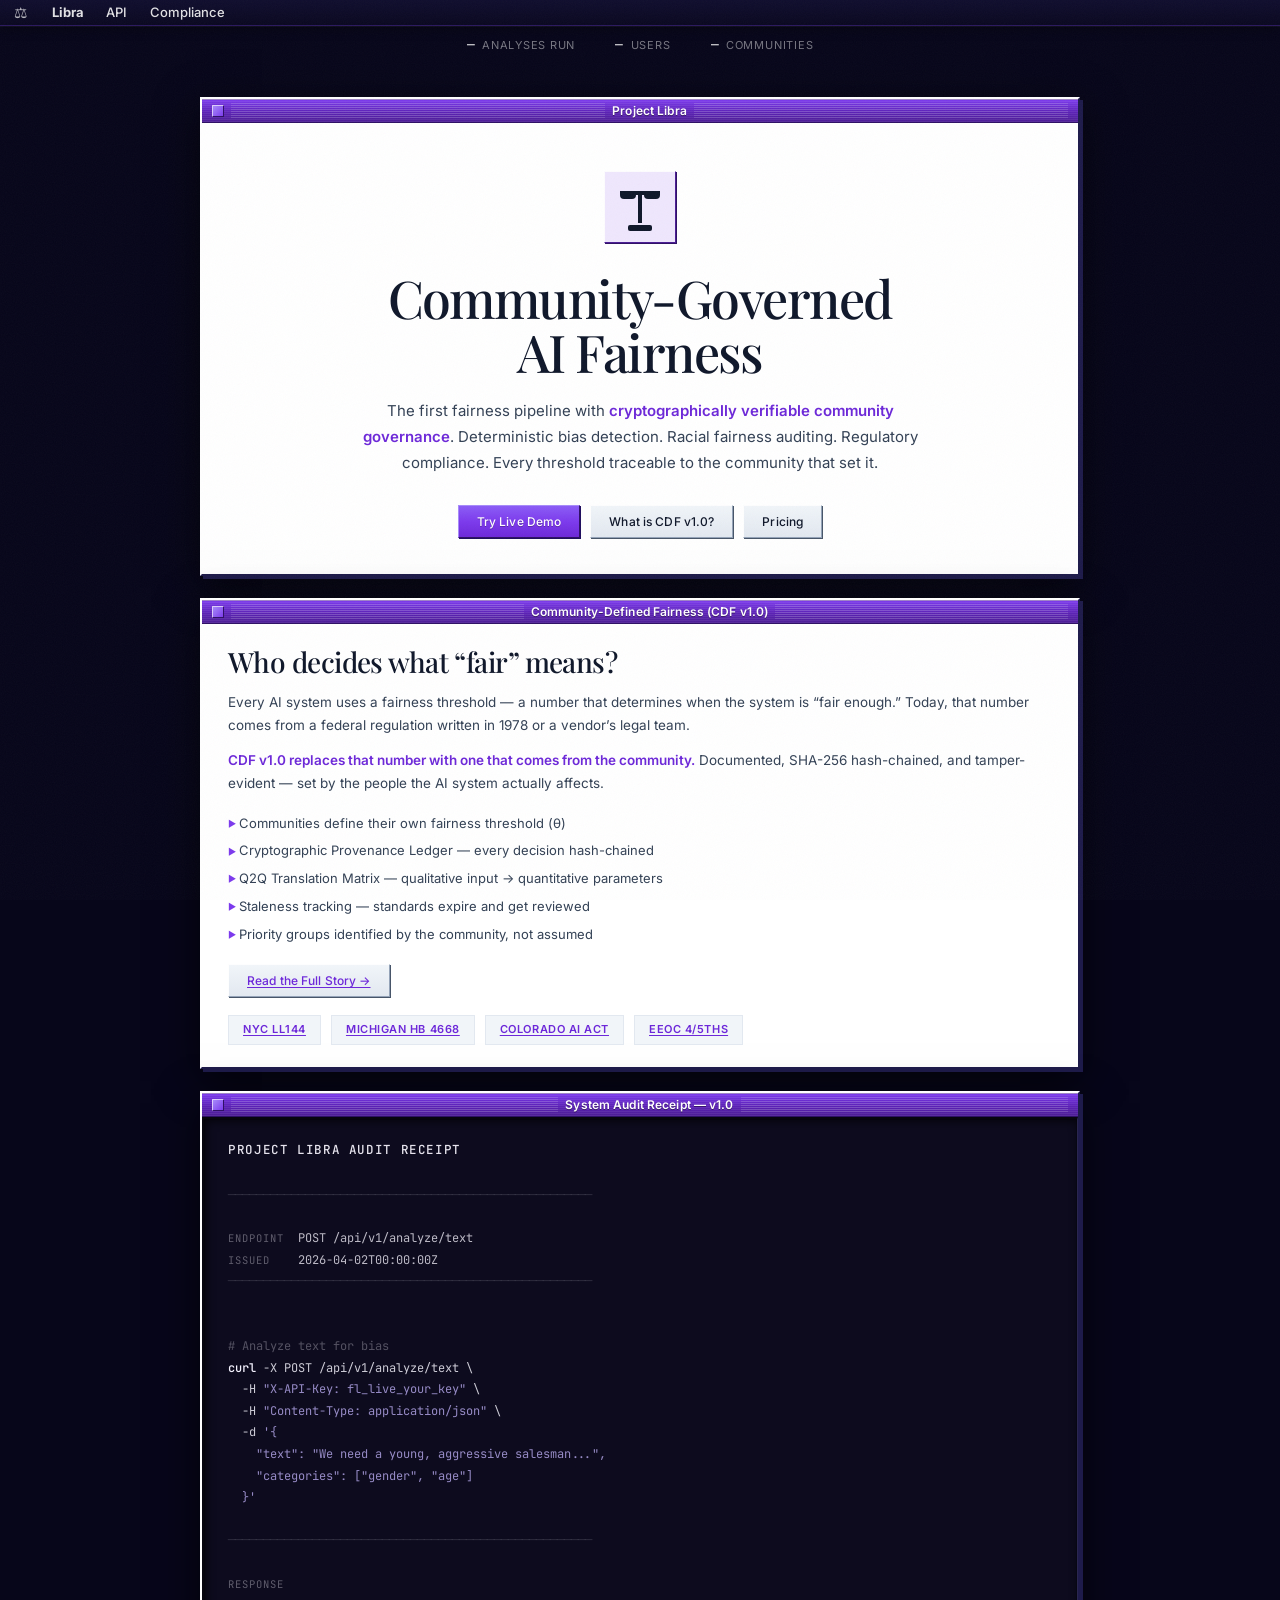
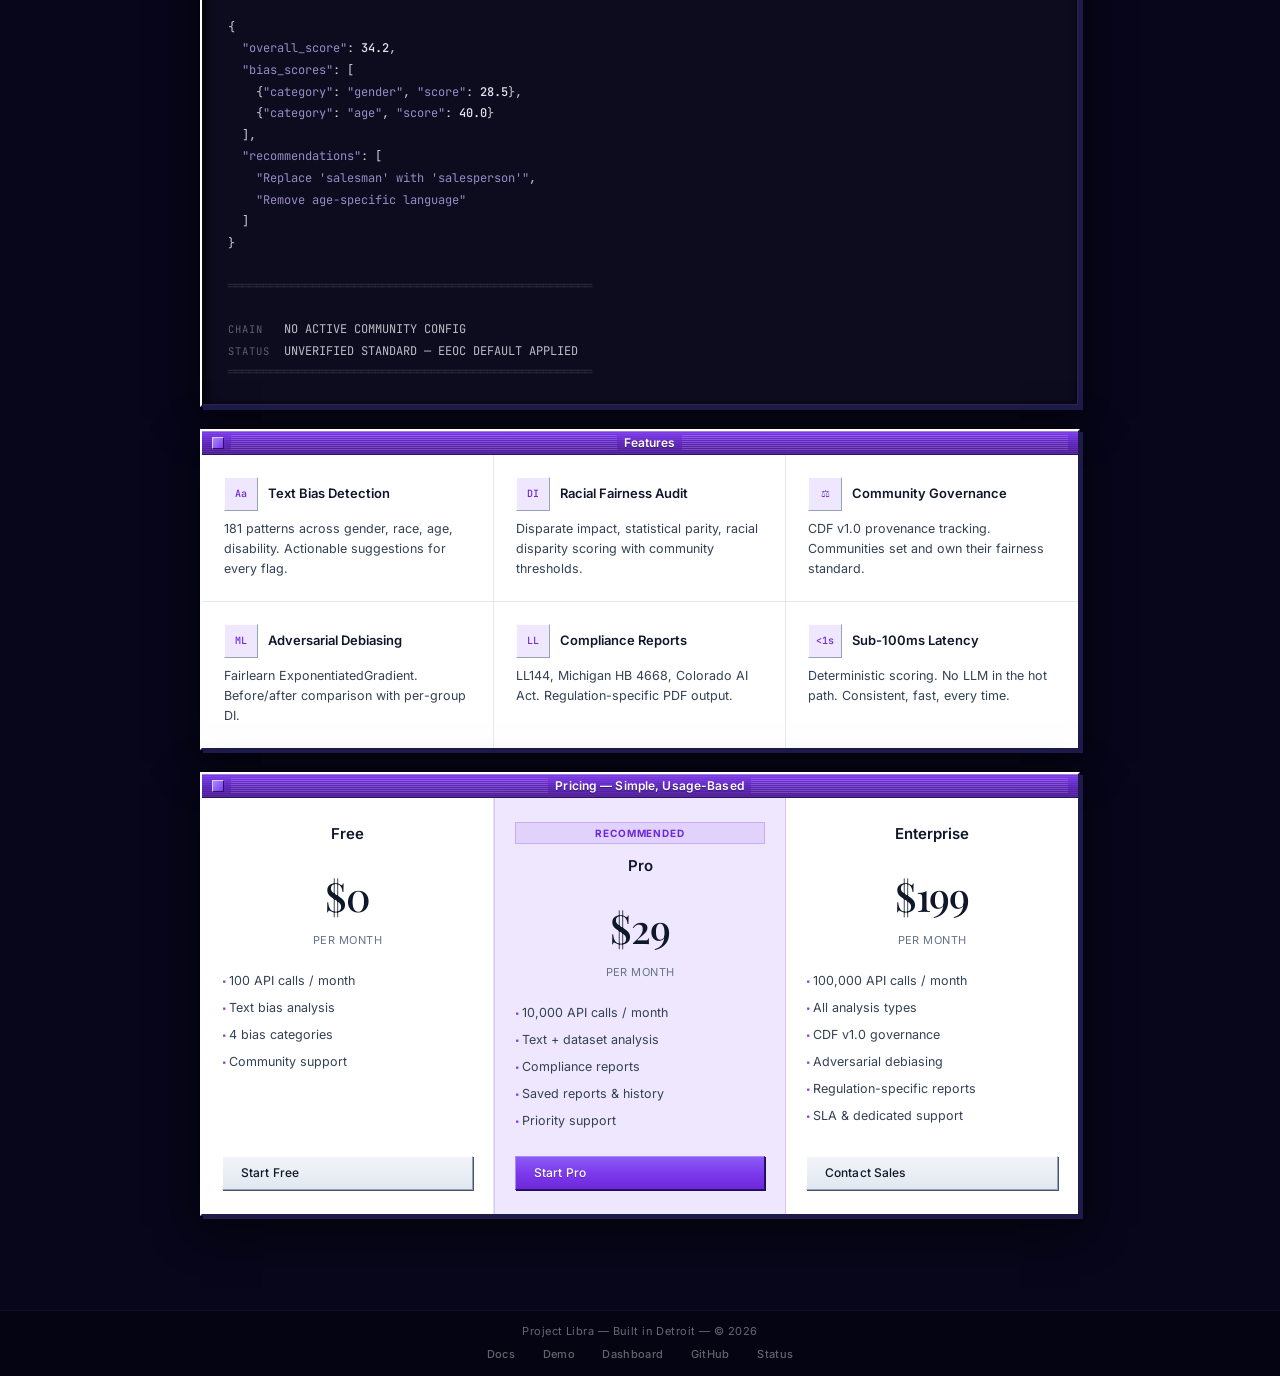
==== commit 35e4e5fe: "Refresh Libra static site styling" ====
--- a/static/index.html
+++ b/static/index.html
@@ -5,7 +5,7 @@
     <meta name="viewport" content="width=device-width, initial-scale=1.0">
     <title>Project Libra — Community-Governed AI Fairness</title>
     <meta name="description" content="The first fairness pipeline with cryptographically verifiable community governance. Deterministic bias detection, racial fairness auditing, LL144 compliance. Built in Detroit.">
-    <link rel="stylesheet" href="/static/css/system7.css">
+    <link rel="stylesheet" href="/static/css/libra-v2.css">
 </head>
 <body>
 
--- a/static/css/libra-v2.css
+++ b/static/css/libra-v2.css
@@ -0,0 +1,1269 @@
+@import url('https://fonts.googleapis.com/css2?family=Inter:wght@300;400;500;600;700&family=JetBrains+Mono:ital,wght@0,400;0,500;1,400&family=Playfair+Display:wght@400;500;700&display=swap');
+
+* { margin: 0; padding: 0; box-sizing: border-box; }
+
+/* ── Design Tokens ──────────────────────────────── */
+:root {
+    --black:        #0f172a;
+    --white:        #ffffff;
+    --bg:           #07061a;   /* near-black indigo desktop */
+    --window-bg:    #ffffff;
+    --gray-light:   #f1f5f9;
+    --gray:         #cbd5e1;
+    --gray-dark:    #64748b;
+    --gray-darker:  #334155;
+    --accent:       #7c3aed;   /* violet-600 */
+    --accent-mid:   #6d28d9;   /* violet-700 */
+    --accent-deep:  #4c1d95;   /* violet-900 */
+    --accent-glow:  rgba(124, 58, 237, 0.12);
+    --accent-glow-strong: rgba(124, 58, 237, 0.25);
+    --border:       #e2e8f0;
+    --shadow:       2px 2px 0 rgba(15, 23, 42, 0.5);
+    --window-shadow: 3px 3px 0 #1e1b4b, 0 12px 40px rgba(0, 0, 0, 0.65);
+    --font:         'Inter', -apple-system, BlinkMacSystemFont, sans-serif;
+    --font-mono:    'JetBrains Mono', 'Monaco', 'Courier New', monospace;
+    --font-serif:   'Playfair Display', Georgia, 'Times New Roman', serif;
+    --max-w:        920px;
+}
+
+/* ── Base ───────────────────────────────────────── */
+html { scroll-behavior: smooth; }
+body {
+    font-family: var(--font);
+    background: var(--bg);
+    color: var(--black);
+    font-size: 14px;
+    line-height: 1.6;
+    min-height: 100vh;
+    cursor: default;
+    -webkit-font-smoothing: antialiased;
+}
+
+/* Film grain overlay on desktop */
+body::before {
+    content: '';
+    position: fixed;
+    inset: 0;
+    background-image: url("data:image/svg+xml,%3Csvg xmlns='http://www.w3.org/2000/svg' width='200' height='200'%3E%3Cfilter id='n'%3E%3CfeTurbulence type='fractalNoise' baseFrequency='0.9' numOctaves='4' stitchTiles='stitch'/%3E%3C/filter%3E%3Crect width='200' height='200' filter='url(%23n)'/%3E%3C/svg%3E");
+    opacity: 0.035;
+    pointer-events: none;
+    z-index: 9999;
+}
+
+a { color: inherit; text-decoration: none; }
+ul { list-style: none; }
+
+/* ── Menu Bar ──────────────────────────────────── */
+.menu-bar {
+    background: linear-gradient(180deg, #100e2e 0%, #0a0820 100%);
+    border-bottom: 1px solid rgba(124, 58, 237, 0.25);
+    box-shadow: 0 1px 0 rgba(255, 255, 255, 0.04), 0 2px 12px rgba(0, 0, 0, 0.4);
+    padding: 0 14px;
+    display: flex;
+    align-items: center;
+    height: 26px;
+    position: sticky;
+    top: 0;
+    z-index: 1000;
+    font-family: var(--font);
+    font-size: 13px;
+    user-select: none;
+    color: rgba(255, 255, 255, 0.88);
+    gap: 0;
+}
+
+.apple-logo {
+    font-size: 15px;
+    margin-right: 14px;
+    color: rgba(255, 255, 255, 0.7);
+    opacity: 1;
+}
+
+.menu-item {
+    position: relative;
+    padding: 2px 11px;
+    cursor: default;
+    border-radius: 3px;
+    color: rgba(255, 255, 255, 0.88);
+    height: 22px;
+    display: flex;
+    align-items: center;
+    font-weight: 500;
+    letter-spacing: 0.005em;
+}
+
+.menu-item:hover {
+    background: rgba(124, 58, 237, 0.3);
+}
+
+.dropdown {
+    display: none;
+    position: absolute;
+    top: calc(100% + 2px);
+    left: 0;
+    background: var(--window-bg);
+    border-top:    1px solid rgba(255,255,255,0.95);
+    border-left:   1px solid rgba(255,255,255,0.95);
+    border-right:  1px solid #1e1b4b;
+    border-bottom: 1px solid #1e1b4b;
+    box-shadow: 3px 3px 0 #1e1b4b, 4px 4px 20px rgba(0, 0, 0, 0.5);
+    min-width: 210px;
+    z-index: 1001;
+    padding: 4px 0;
+}
+
+.menu-item:hover .dropdown { display: block; }
+
+.dropdown-item {
+    display: flex;
+    justify-content: space-between;
+    align-items: center;
+    padding: 5px 18px;
+    text-decoration: none;
+    color: var(--black);
+    font-family: var(--font);
+    font-size: 13px;
+    gap: 20px;
+    font-weight: 400;
+}
+
+.dropdown-item:hover {
+    background: var(--accent);
+    color: #ffffff;
+}
+
+.dropdown-item:hover .shortcut { color: rgba(255,255,255,0.65); }
+
+.dropdown-divider {
+    height: 1px;
+    background: var(--border);
+    margin: 4px 0;
+}
+
+.shortcut {
+    font-size: 11px;
+    color: var(--gray-dark);
+    flex-shrink: 0;
+    font-family: var(--font);
+}
+
+/* ── Live Stats Strip ──────────────────────────── */
+.stats-strip {
+    display: flex;
+    justify-content: center;
+    gap: 40px;
+    padding: 9px 20px;
+    max-width: var(--max-w);
+    margin: 0 auto;
+    font-size: 11px;
+    color: rgba(255, 255, 255, 0.45);
+    letter-spacing: 0.07em;
+    text-transform: uppercase;
+}
+
+.stats-strip .stat-item {
+    display: flex;
+    align-items: center;
+    gap: 7px;
+}
+
+.stats-strip .stat-num {
+    font-family: var(--font-mono);
+    font-weight: 500;
+    color: rgba(255, 255, 255, 0.8);
+    font-size: 13px;
+    letter-spacing: 0.03em;
+}
+
+/* ── Desktop Grid ──────────────────────────────── */
+.desktop {
+    padding: 14px 20px 48px;
+    max-width: var(--max-w);
+    margin: 0 auto;
+}
+
+/* ── Window Chrome ─────────────────────────────── */
+.window {
+    background: var(--window-bg);
+    border-top:    2px solid rgba(255, 255, 255, 0.92);
+    border-left:   2px solid rgba(255, 255, 255, 0.92);
+    border-right:  2px solid #1e1b4b;
+    border-bottom: 2px solid #1e1b4b;
+    box-shadow: var(--window-shadow);
+    margin: 18px auto;
+    max-width: 900px;
+}
+
+.window-narrow { max-width: 680px; }
+.window + .window { margin-top: 22px; }
+
+/* Title bar */
+.title-bar {
+    background:
+        repeating-linear-gradient(
+            transparent, transparent 1px,
+            rgba(255, 255, 255, 0.065) 1px, rgba(255, 255, 255, 0.065) 2px
+        ),
+        linear-gradient(180deg, #7c3aed 0%, #5b21b6 55%, #4c1d95 100%);
+    border-top:    1px solid rgba(255, 255, 255, 0.42);
+    border-bottom: 1px solid #2e1065;
+    padding: 3px 10px;
+    display: flex;
+    align-items: center;
+    height: 24px;
+    user-select: none;
+    gap: 7px;
+}
+
+.title-bar-lines {
+    flex: 1;
+    height: 100%;
+    background: repeating-linear-gradient(
+        to bottom,
+        rgba(255,255,255,0.15) 0px,
+        rgba(255,255,255,0.15) 1px,
+        transparent 1px,
+        transparent 2px
+    );
+}
+
+.title-bar-lines-left { order: -1; }
+
+.title-text {
+    font-family: var(--font);
+    font-size: 12px;
+    font-weight: 600;
+    color: #ffffff;
+    text-shadow: 0 1px 0 rgba(0, 0, 0, 0.4);
+    white-space: nowrap;
+    letter-spacing: 0.01em;
+}
+
+.close-box {
+    width: 12px;
+    height: 12px;
+    border-top:    1px solid rgba(255,255,255,0.7);
+    border-left:   1px solid rgba(255,255,255,0.7);
+    border-right:  1px solid #2e1065;
+    border-bottom: 1px solid #2e1065;
+    background: linear-gradient(135deg, #a78bfa 0%, #7c3aed 100%);
+    flex-shrink: 0;
+    order: -2;
+}
+
+.window-body { padding: 22px 26px; }
+
+/* ── Hero Window ───────────────────────────────── */
+.hero-content {
+    text-align: center;
+    padding: 48px 32px 36px;
+}
+
+.hero-icon {
+    width: 72px;
+    height: 72px;
+    margin: 0 auto 28px;
+    border-top:    1px solid rgba(255,255,255,0.9);
+    border-left:   1px solid rgba(255,255,255,0.9);
+    border-right:  1px solid #4c1d95;
+    border-bottom: 1px solid #4c1d95;
+    background: var(--accent-glow);
+    display: flex;
+    align-items: center;
+    justify-content: center;
+    box-shadow: 1px 1px 0 #2e1065;
+}
+
+.hero-content h1 {
+    font-family: var(--font-serif);
+    font-size: 52px;
+    font-weight: 500;
+    margin-bottom: 18px;
+    letter-spacing: -0.03em;
+    line-height: 1.05;
+    color: var(--black);
+}
+
+.hero-content p {
+    font-family: var(--font);
+    font-size: 15px;
+    color: var(--gray-darker);
+    max-width: 560px;
+    margin: 0 auto 28px;
+    line-height: 1.75;
+    font-weight: 400;
+}
+
+.hero-content .highlight {
+    font-weight: 600;
+    color: var(--accent-mid);
+}
+
+.btn-row {
+    display: flex;
+    gap: 10px;
+    justify-content: center;
+    flex-wrap: wrap;
+}
+
+/* ── Buttons ───────────────────────────────────── */
+.mac-btn {
+    background: linear-gradient(180deg, #f1f5f9 0%, #e2e8f0 100%);
+    border-top:    1px solid rgba(255,255,255,0.95);
+    border-left:   1px solid rgba(255,255,255,0.95);
+    border-right:  1px solid #94a3b8;
+    border-bottom: 1px solid #94a3b8;
+    box-shadow: 1px 1px 0 #475569;
+    color: var(--black);
+    font-family: var(--font);
+    font-size: 12px;
+    font-weight: 500;
+    padding: 6px 18px;
+    cursor: pointer;
+    text-decoration: none;
+    display: inline-flex;
+    align-items: center;
+    gap: 6px;
+    white-space: nowrap;
+    transition: none;
+    letter-spacing: 0.01em;
+}
+
+.mac-btn:hover {
+    background: linear-gradient(180deg, #f8fafc 0%, #f1f5f9 100%);
+}
+
+.mac-btn:active {
+    border-top:    1px solid #94a3b8;
+    border-left:   1px solid #94a3b8;
+    border-right:  1px solid rgba(255,255,255,0.95);
+    border-bottom: 1px solid rgba(255,255,255,0.95);
+    box-shadow: none;
+    transform: translate(1px, 1px);
+}
+
+.mac-btn-primary {
+    background: linear-gradient(180deg, #8b5cf6 0%, #7c3aed 50%, #6d28d9 100%);
+    border-top:    1px solid #a78bfa;
+    border-left:   1px solid #a78bfa;
+    border-right:  1px solid #2e1065;
+    border-bottom: 1px solid #2e1065;
+    box-shadow: 1px 1px 0 #1e0d5e;
+    color: #ffffff;
+    text-shadow: 0 1px 0 rgba(0, 0, 0, 0.25);
+}
+
+.mac-btn-primary:hover {
+    background: linear-gradient(180deg, #9461f7 0%, #8445ef 50%, #7432e2 100%);
+    color: #ffffff;
+}
+
+.mac-btn-primary:active {
+    border-top:    1px solid #3b0764;
+    border-left:   1px solid #3b0764;
+    border-right:  1px solid #a78bfa;
+    border-bottom: 1px solid #a78bfa;
+    box-shadow: none;
+}
+
+/* ── Code / Terminal Block ──────────────────────── */
+.code-body {
+    background: #0d0b1e;
+    border-top:    2px solid #07060f;
+    border-left:   2px solid #07060f;
+    border-right:  1px solid #2a2650;
+    border-bottom: 1px solid #2a2650;
+    box-shadow: inset 2px 2px 10px rgba(0, 0, 0, 0.7),
+                inset 0 0 0 1px rgba(0, 0, 0, 0.2);
+    padding: 20px 24px;
+    font-family: var(--font-mono);
+    font-size: 12px;
+    line-height: 1.8;
+    overflow-x: auto;
+    white-space: pre;
+    color: rgba(248, 246, 255, 0.82);
+}
+
+.cm  { color: rgba(248, 246, 255, 0.3); }
+.kw  { color: #f5f3ff; font-weight: 500; }
+.str { color: rgba(196, 181, 253, 0.75); }
+.num { color: rgba(248, 246, 255, 0.92); font-weight: 500; }
+
+/* ── System Audit Receipt ──────────────────────── */
+.receipt-header {
+    color: rgba(248, 246, 255, 0.92);
+    font-weight: 500;
+    font-size: 12.5px;
+    letter-spacing: 0.05em;
+    display: block;
+    margin-bottom: 2px;
+}
+
+.receipt-sep {
+    color: rgba(248, 246, 255, 0.12);
+    display: block;
+    user-select: none;
+}
+
+.receipt-label {
+    color: rgba(248, 246, 255, 0.35);
+    letter-spacing: 0.09em;
+    font-size: 10.5px;
+}
+
+.receipt-value { color: rgba(248, 246, 255, 0.75); }
+
+/* ── Feature Cards ─────────────────────────────── */
+.feature-grid {
+    display: grid;
+    grid-template-columns: repeat(3, 1fr);
+    gap: 0;
+}
+
+.feature-cell {
+    border-right:  1px solid var(--border);
+    border-bottom: 1px solid var(--border);
+    padding: 22px;
+    min-height: 115px;
+}
+
+.feature-cell:nth-child(3n) { border-right: none; }
+.feature-cell:nth-child(n+4) { border-bottom: none; }
+
+.feature-icon-sm {
+    width: 34px;
+    height: 34px;
+    border-top:    1px solid rgba(255,255,255,0.9);
+    border-left:   1px solid rgba(255,255,255,0.9);
+    border-right:  1px solid #94a3b8;
+    border-bottom: 1px solid #94a3b8;
+    background: var(--accent-glow);
+    display: flex;
+    align-items: center;
+    justify-content: center;
+    font-family: var(--font-mono);
+    font-size: 10px;
+    font-weight: 500;
+    flex-shrink: 0;
+    color: var(--accent-mid);
+}
+
+.feature-header {
+    display: flex;
+    align-items: center;
+    gap: 10px;
+    margin-bottom: 8px;
+}
+
+.feature-cell h3 {
+    font-family: var(--font);
+    font-size: 13px;
+    font-weight: 600;
+    color: var(--black);
+}
+
+.feature-cell p {
+    font-family: var(--font);
+    font-size: 12.5px;
+    color: var(--gray-darker);
+    line-height: 1.6;
+}
+
+a.feature-cell {
+    text-decoration: none;
+    color: var(--black);
+    display: block;
+    transition: background 0.08s;
+}
+
+a.feature-cell:hover { background: var(--gray-light); }
+
+/* ── Pricing ──────────────────────────────────── */
+.pricing-grid {
+    display: grid;
+    grid-template-columns: repeat(3, 1fr);
+    gap: 0;
+}
+
+.price-col {
+    border-right: 1px solid var(--border);
+    padding: 24px 20px;
+    text-align: center;
+    display: flex;
+    flex-direction: column;
+}
+
+.price-col:last-child { border-right: none; }
+
+.price-col.featured {
+    background: var(--accent-glow);
+    border-left:  1px solid rgba(124,58,237,0.2);
+    border-right: 1px solid rgba(124,58,237,0.2);
+}
+
+.price-col h3 {
+    font-family: var(--font);
+    font-size: 15px;
+    font-weight: 600;
+    margin-bottom: 4px;
+    color: var(--black);
+}
+
+.price-amount {
+    font-family: var(--font-serif);
+    font-size: 40px;
+    font-weight: 500;
+    margin: 14px 0 4px;
+    color: var(--black);
+    letter-spacing: -0.03em;
+}
+
+.price-period {
+    font-family: var(--font);
+    font-size: 11px;
+    color: var(--gray-dark);
+    margin-bottom: 18px;
+    letter-spacing: 0.04em;
+    text-transform: uppercase;
+}
+
+.price-col ul {
+    list-style: none;
+    text-align: left;
+    margin-bottom: 22px;
+    flex: 1;
+}
+
+.price-col li {
+    padding: 3.5px 0;
+    font-size: 12.5px;
+    color: var(--gray-darker);
+}
+
+.price-col li::before {
+    content: '▪  ';
+    font-size: 8px;
+    vertical-align: middle;
+    color: var(--accent);
+}
+
+.featured-label {
+    display: inline-block;
+    background: var(--accent-glow);
+    color: var(--accent-mid);
+    font-family: var(--font);
+    font-size: 10px;
+    font-weight: 700;
+    padding: 2px 9px;
+    margin-bottom: 10px;
+    letter-spacing: 0.09em;
+    border: 1px solid rgba(124,58,237,0.25);
+    text-transform: uppercase;
+}
+
+/* ── CDF Section ──────────────────────────────── */
+.cdf-content {
+    display: flex;
+    gap: 28px;
+    align-items: flex-start;
+}
+
+.cdf-icon-col { flex-shrink: 0; }
+
+.cdf-icon-large {
+    width: 68px;
+    height: 68px;
+    border-top:    1px solid rgba(255,255,255,0.9);
+    border-left:   1px solid rgba(255,255,255,0.9);
+    border-right:  1px solid #4c1d95;
+    border-bottom: 1px solid #4c1d95;
+    background: var(--accent-glow);
+    display: flex;
+    align-items: center;
+    justify-content: center;
+    font-size: 28px;
+    box-shadow: 1px 1px 0 #2e1065;
+}
+
+.cdf-text h2 {
+    font-family: var(--font-serif);
+    font-size: 28px;
+    font-weight: 500;
+    margin-bottom: 14px;
+    letter-spacing: -0.02em;
+    line-height: 1.12;
+    color: var(--black);
+}
+
+.cdf-text p {
+    font-family: var(--font);
+    font-size: 13.5px;
+    color: var(--gray-darker);
+    margin-bottom: 12px;
+    line-height: 1.7;
+}
+
+.cdf-text .highlight {
+    color: var(--accent-mid);
+    font-weight: 600;
+}
+
+.cdf-list { list-style: none; margin: 14px 0; }
+
+.cdf-list li {
+    padding: 3.5px 0;
+    font-family: var(--font);
+    font-size: 13px;
+    color: var(--gray-darker);
+}
+
+.cdf-list li::before {
+    content: '▶  ';
+    font-size: 9px;
+    vertical-align: middle;
+    color: var(--accent);
+}
+
+/* ── Compliance Badges ─────────────────────────── */
+.compliance-row {
+    display: flex;
+    gap: 10px;
+    flex-wrap: wrap;
+    margin-top: 18px;
+}
+
+.compliance-badge {
+    border: 1px solid var(--border);
+    padding: 5px 14px;
+    font-family: var(--font);
+    font-size: 11px;
+    font-weight: 600;
+    background: var(--gray-light);
+    text-decoration: none;
+    color: var(--gray-darker);
+    cursor: default;
+    letter-spacing: 0.05em;
+    text-transform: uppercase;
+    transition: background 0.08s, color 0.08s, border-color 0.08s;
+}
+
+a.compliance-badge { cursor: pointer; }
+
+a.compliance-badge:hover {
+    background: var(--accent-glow);
+    color: var(--accent-mid);
+    border-color: rgba(124,58,237,0.3);
+}
+
+/* ── Footer ────────────────────────────────────── */
+.footer-bar {
+    background: rgba(0, 0, 0, 0.3);
+    border-top: 1px solid rgba(124, 58, 237, 0.15);
+    padding: 12px 20px;
+    text-align: center;
+    font-family: var(--font);
+    font-size: 11px;
+    color: rgba(255, 255, 255, 0.4);
+    margin-top: 28px;
+    letter-spacing: 0.04em;
+}
+
+.footer-links { margin-top: 6px; }
+
+.footer-links a {
+    color: rgba(255, 255, 255, 0.38);
+    text-decoration: none;
+    margin: 0 12px;
+    font-weight: 500;
+    font-size: 11px;
+    transition: color 0.1s;
+    letter-spacing: 0.03em;
+}
+
+.footer-links a:hover { color: rgba(255, 255, 255, 0.85); }
+
+/* ── Scrollbar ─────────────────────────────────── */
+.scroll-body {
+    max-height: 270px;
+    overflow-y: auto;
+}
+
+.scroll-body::-webkit-scrollbar { width: 13px; }
+.scroll-body::-webkit-scrollbar-track {
+    background: var(--gray-light);
+    border-left: 1px solid var(--border);
+}
+.scroll-body::-webkit-scrollbar-thumb {
+    background: var(--gray);
+    border: 1px solid #b4b4c8;
+}
+.scroll-body::-webkit-scrollbar-thumb:hover { background: var(--gray-dark); }
+
+/* ── Section Labels ────────────────────────────── */
+.section-label {
+    font-family: var(--font);
+    font-size: 10.5px;
+    color: rgba(255, 255, 255, 0.38);
+    margin: 26px auto 9px;
+    max-width: 900px;
+    padding-left: 4px;
+    letter-spacing: 0.1em;
+    text-transform: uppercase;
+}
+
+/* ── Highlight (inline) ────────────────────────── */
+.highlight {
+    color: var(--accent-mid);
+    font-weight: 600;
+}
+
+/* ── Links ─────────────────────────────────────── */
+a { color: var(--black); text-decoration: none; }
+a:hover { color: var(--accent); }
+
+.window-body p a,
+.window-body li a,
+.window-body .cdf-text a {
+    color: var(--accent-mid);
+    text-decoration: underline;
+    text-underline-offset: 2px;
+}
+.window-body p a:hover,
+.window-body li a:hover,
+.window-body .cdf-text a:hover { color: var(--accent-deep); }
+
+/* ── Pixel Sprite Animations ───────────────────── */
+/* All sprites use var(--black) — dark ink on white window backgrounds. */
+
+/* Scales of Justice */
+.sprite-scales {
+    width: 48px; height: 48px;
+    position: relative;
+    animation: sprite-bob 2s ease-in-out infinite;
+}
+.sprite-scales .pillar {
+    position: absolute; left: 22px; top: 8px;
+    width: 4px; height: 32px; background: var(--black);
+}
+.sprite-scales .pan-l {
+    position: absolute; left: 4px; top: 12px;
+    width: 16px; height: 4px; background: var(--black);
+    border-radius: 0 0 8px 8px;
+    animation: pan-tilt-l 3s ease-in-out infinite;
+}
+.sprite-scales .pan-r {
+    position: absolute; right: 4px; top: 12px;
+    width: 16px; height: 4px; background: var(--black);
+    border-radius: 0 0 8px 8px;
+    animation: pan-tilt-r 3s ease-in-out infinite;
+}
+.sprite-scales .beam {
+    position: absolute; left: 4px; top: 8px;
+    width: 40px; height: 4px; background: var(--black);
+    transform-origin: center;
+    animation: beam-tilt 3s ease-in-out infinite;
+}
+.sprite-scales .base {
+    position: absolute; left: 12px; bottom: 0;
+    width: 24px; height: 6px; background: var(--black);
+    border-radius: 2px;
+}
+
+@keyframes sprite-bob {
+    0%, 100% { transform: translateY(0); }
+    50%       { transform: translateY(-3px); }
+}
+@keyframes beam-tilt {
+    0%, 100% { transform: rotate(0deg); }
+    25%      { transform: rotate(5deg); }
+    75%      { transform: rotate(-5deg); }
+}
+@keyframes pan-tilt-l {
+    0%, 100% { transform: translateY(0); }
+    25%      { transform: translateY(4px); }
+    75%      { transform: translateY(-4px); }
+}
+@keyframes pan-tilt-r {
+    0%, 100% { transform: translateY(0); }
+    25%      { transform: translateY(-4px); }
+    75%      { transform: translateY(4px); }
+}
+
+/* Magnifying Glass */
+.sprite-magnify {
+    width: 40px; height: 40px;
+    position: relative;
+    animation: magnify-scan 2.5s ease-in-out infinite;
+}
+.sprite-magnify .lens {
+    position: absolute; top: 2px; left: 2px;
+    width: 24px; height: 24px;
+    border: 4px solid var(--black); border-radius: 50%;
+    background: var(--accent-glow);
+}
+.sprite-magnify .lens-glare {
+    position: absolute; top: 7px; left: 8px;
+    width: 6px; height: 6px;
+    background: rgba(255,255,255,0.6); border-radius: 50%;
+}
+.sprite-magnify .handle {
+    position: absolute; top: 24px; left: 22px;
+    width: 14px; height: 4px; background: var(--black);
+    transform: rotate(45deg); transform-origin: left center;
+}
+@keyframes magnify-scan {
+    0%, 100% { transform: translateX(0) rotate(0deg); }
+    25%      { transform: translateX(8px) rotate(-5deg); }
+    50%      { transform: translateX(-4px) rotate(3deg); }
+    75%      { transform: translateX(4px) rotate(-2deg); }
+}
+
+/* Shield */
+.sprite-shield {
+    width: 36px; height: 44px;
+    position: relative;
+    animation: shield-pulse 2s ease-in-out infinite;
+}
+.sprite-shield .shield-body {
+    position: absolute; top: 0; left: 2px;
+    width: 32px; height: 38px;
+    border: 4px solid var(--black);
+    border-radius: 2px 2px 16px 16px;
+    background: var(--accent-glow);
+}
+.sprite-shield .shield-check {
+    position: absolute; top: 10px; left: 10px;
+    width: 16px; height: 12px;
+    border-bottom: 4px solid var(--black);
+    border-left: 4px solid var(--black);
+    transform: rotate(-45deg);
+}
+@keyframes shield-pulse {
+    0%, 100% { filter: drop-shadow(0 0 0 transparent); transform: scale(1); }
+    50%       { filter: drop-shadow(0 0 7px rgba(124,58,237,0.3)); transform: scale(1.05); }
+}
+
+/* Terminal Cursor */
+.sprite-cursor {
+    display: inline-block; width: 8px; height: 14px;
+    background: var(--black);
+    animation: cursor-blink 1s step-end infinite;
+    vertical-align: text-bottom;
+}
+@keyframes cursor-blink {
+    0%, 100% { opacity: 1; }
+    50%      { opacity: 0; }
+}
+
+/* Community People */
+.sprite-people {
+    width: 120px; height: 32px;
+    position: relative; overflow: hidden;
+}
+.pixel-person {
+    position: absolute; bottom: 0; width: 8px;
+    animation: person-walk 4s linear infinite;
+}
+.pixel-person .head {
+    width: 8px; height: 8px; background: var(--black); border-radius: 50%;
+}
+.pixel-person .body-part {
+    width: 8px; height: 12px; background: var(--black);
+    margin-top: 1px; border-radius: 1px;
+}
+.pixel-person .legs { width: 8px; height: 8px; position: relative; }
+.pixel-person .leg-l, .pixel-person .leg-r {
+    position: absolute; width: 3px; height: 8px;
+    background: var(--black); bottom: 0;
+}
+.pixel-person .leg-l { left: 0;  animation: leg-step 0.5s ease-in-out infinite alternate; }
+.pixel-person .leg-r { right: 0; animation: leg-step 0.5s ease-in-out infinite alternate-reverse; }
+.pixel-person:nth-child(1) { animation-delay: 0s; }
+.pixel-person:nth-child(2) { animation-delay: -1s; }
+.pixel-person:nth-child(3) { animation-delay: -2s; }
+.pixel-person:nth-child(4) { animation-delay: -3s; }
+.pixel-person:nth-child(5) { animation-delay: -0.5s; }
+@keyframes person-walk {
+    0%   { left: -12px; }
+    100% { left: 132px; }
+}
+@keyframes leg-step {
+    0%   { transform: rotate(-15deg); }
+    100% { transform: rotate(15deg); }
+}
+
+/* Chart Bars */
+.sprite-chart {
+    display: flex; align-items: flex-end;
+    gap: 3px; height: 40px; padding: 0 4px;
+}
+.sprite-chart .bar {
+    width: 8px; background: var(--black);
+    animation: bar-grow 2s ease-out infinite;
+    transform-origin: bottom;
+}
+.sprite-chart .bar:nth-child(1) { height: 60%; animation-delay: 0s; }
+.sprite-chart .bar:nth-child(2) { height: 85%; animation-delay: 0.15s; }
+.sprite-chart .bar:nth-child(3) { height: 45%; animation-delay: 0.3s; }
+.sprite-chart .bar:nth-child(4) { height: 95%; animation-delay: 0.45s; }
+.sprite-chart .bar:nth-child(5) { height: 70%; animation-delay: 0.6s; }
+@keyframes bar-grow {
+    0%   { transform: scaleY(0); }
+    20%  { transform: scaleY(1); }
+    80%  { transform: scaleY(1); }
+    100% { transform: scaleY(0); }
+}
+
+/* Key/Lock */
+.sprite-key {
+    width: 40px; height: 40px;
+    position: relative;
+    animation: key-turn 3s ease-in-out infinite;
+}
+.sprite-key .bow {
+    position: absolute; top: 4px; left: 6px;
+    width: 18px; height: 18px;
+    border: 4px solid var(--black); border-radius: 50%;
+}
+.sprite-key .bow-hole {
+    position: absolute; top: 10px; left: 12px;
+    width: 6px; height: 6px;
+    background: var(--black); border-radius: 50%;
+}
+.sprite-key .shaft {
+    position: absolute; top: 20px; left: 13px;
+    width: 4px; height: 16px; background: var(--black);
+}
+.sprite-key .teeth1 {
+    position: absolute; top: 26px; left: 17px;
+    width: 8px; height: 4px; background: var(--black);
+}
+.sprite-key .teeth2 {
+    position: absolute; top: 32px; left: 17px;
+    width: 6px; height: 4px; background: var(--black);
+}
+@keyframes key-turn {
+    0%, 100% { transform: rotate(0deg); }
+    25%      { transform: rotate(15deg); }
+    50%      { transform: rotate(-10deg); }
+    75%      { transform: rotate(5deg); }
+}
+
+/* ── Form Styles ───────────────────────────────── */
+.mac-label {
+    display: block;
+    font-family: var(--font);
+    font-size: 12px;
+    font-weight: 500;
+    color: var(--gray-darker);
+    margin-bottom: 5px;
+    letter-spacing: 0.02em;
+}
+
+.mac-input {
+    font-family: var(--font-mono);
+    font-size: 13px;
+    padding: 8px 11px;
+    border-top:    1px solid #94a3b8;
+    border-left:   1px solid #94a3b8;
+    border-right:  1px solid rgba(255,255,255,0.9);
+    border-bottom: 1px solid rgba(255,255,255,0.9);
+    background: #ffffff;
+    color: var(--black);
+    box-shadow: inset 1px 1px 3px rgba(15,23,42,0.1);
+    outline: none;
+    width: 100%;
+    font-weight: 400;
+}
+
+.mac-input:focus {
+    border-top-color:  var(--accent);
+    border-left-color: var(--accent);
+    box-shadow: inset 1px 1px 3px rgba(15,23,42,0.1),
+                0 0 0 2px rgba(124,58,237,0.2);
+}
+
+.mac-textarea {
+    font-family: var(--font-mono);
+    font-size: 12.5px;
+    padding: 11px;
+    border-top:    1px solid #94a3b8;
+    border-left:   1px solid #94a3b8;
+    border-right:  1px solid rgba(255,255,255,0.9);
+    border-bottom: 1px solid rgba(255,255,255,0.9);
+    background: #ffffff;
+    color: var(--black);
+    box-shadow: inset 1px 1px 3px rgba(15,23,42,0.1);
+    outline: none;
+    width: 100%;
+    resize: vertical;
+    min-height: 130px;
+    line-height: 1.65;
+}
+
+.mac-textarea:focus {
+    border-top-color:  var(--accent);
+    border-left-color: var(--accent);
+    box-shadow: inset 1px 1px 3px rgba(15,23,42,0.1),
+                0 0 0 2px rgba(124,58,237,0.2);
+}
+
+/* ── Alert Dialog ──────────────────────────────── */
+.alert-overlay {
+    display: none;
+    position: fixed; inset: 0;
+    background: rgba(7, 6, 26, 0.65);
+    z-index: 2000;
+    align-items: center;
+    justify-content: center;
+    backdrop-filter: blur(2px);
+}
+.alert-overlay.visible { display: flex; }
+
+.alert-dialog {
+    background: var(--window-bg);
+    border-top:    2px solid rgba(255,255,255,0.9);
+    border-left:   2px solid rgba(255,255,255,0.9);
+    border-right:  2px solid #1e1b4b;
+    border-bottom: 2px solid #1e1b4b;
+    box-shadow: 3px 3px 0 #1e1b4b, 4px 4px 20px rgba(0,0,0,0.6);
+    max-width: 460px;
+    width: 90%;
+}
+
+.alert-title-bar {
+    background:
+        repeating-linear-gradient(
+            transparent, transparent 1px,
+            rgba(255,255,255,0.065) 1px, rgba(255,255,255,0.065) 2px
+        ),
+        linear-gradient(180deg, #7c3aed 0%, #5b21b6 55%, #4c1d95 100%);
+    border-top:    1px solid rgba(255,255,255,0.42);
+    border-bottom: 1px solid #2e1065;
+    padding: 3px 10px;
+    height: 24px;
+    display: flex;
+    align-items: center;
+}
+
+.alert-body { padding: 26px; text-align: center; }
+.alert-body p {
+    margin-bottom: 18px;
+    font-family: var(--font);
+    font-size: 13.5px;
+    line-height: 1.65;
+    color: var(--gray-darker);
+}
+
+/* ── Progress Bar ──────────────────────────────── */
+.mac-progress {
+    width: 100%; height: 14px;
+    border-top:    1px solid #94a3b8;
+    border-left:   1px solid #94a3b8;
+    border-right:  1px solid rgba(255,255,255,0.9);
+    border-bottom: 1px solid rgba(255,255,255,0.9);
+    background: var(--gray-light);
+    position: relative; overflow: hidden;
+    box-shadow: inset 1px 1px 2px rgba(15,23,42,0.12);
+}
+
+.mac-progress-fill {
+    height: 100%;
+    background: repeating-linear-gradient(
+        -45deg,
+        #7c3aed,
+        #7c3aed 3px,
+        #6d28d9 3px,
+        #6d28d9 6px
+    );
+    transition: width 0.3s ease;
+    animation: progress-slide 0.8s linear infinite;
+}
+
+@keyframes progress-slide {
+    0%   { background-position: 0 0; }
+    100% { background-position: 8px 0; }
+}
+
+/* ── Bias Score Bars ───────────────────────────── */
+.score-bar-container { margin: 9px 0; }
+
+.score-bar-label {
+    display: flex; justify-content: space-between;
+    font-family: var(--font);
+    font-size: 12px; margin-bottom: 4px;
+    color: var(--gray-darker);
+}
+
+.score-bar {
+    height: 11px;
+    border-top:    1px solid #94a3b8;
+    border-left:   1px solid #94a3b8;
+    border-right:  1px solid rgba(255,255,255,0.9);
+    border-bottom: 1px solid rgba(255,255,255,0.9);
+    background: var(--gray-light);
+    position: relative;
+    box-shadow: inset 1px 1px 2px rgba(15,23,42,0.08);
+}
+
+.score-bar-fill { height: 100%; transition: width 0.8s ease; }
+.score-bar-fill.good { background: var(--accent); }
+.score-bar-fill.warn { background: rgba(124,58,237,0.5); }
+.score-bar-fill.bad {
+    background: repeating-linear-gradient(
+        -45deg,
+        #334155, #334155 2px,
+        transparent 2px, transparent 4px
+    );
+}
+
+/* ── Flagged Text ──────────────────────────────── */
+.flagged-text mark {
+    background: rgba(124,58,237,0.1);
+    border-bottom: 2px solid var(--accent);
+    padding: 0 2px;
+    cursor: help;
+    position: relative;
+    color: inherit;
+}
+
+.flagged-text mark:hover::after {
+    content: attr(data-tip);
+    position: absolute; bottom: 100%; left: 50%;
+    transform: translateX(-50%);
+    background: var(--window-bg);
+    border-top:    1px solid rgba(255,255,255,0.9);
+    border-left:   1px solid rgba(255,255,255,0.9);
+    border-right:  1px solid #1e1b4b;
+    border-bottom: 1px solid #1e1b4b;
+    box-shadow: 2px 2px 0 #1e1b4b;
+    color: var(--black);
+    padding: 5px 11px;
+    font-family: var(--font);
+    font-size: 11px;
+    white-space: nowrap;
+    z-index: 100;
+    margin-bottom: 4px;
+}
+
+/* ── Timeline ──────────────────────────────────── */
+.timeline { position: relative; padding: 22px 0; }
+.timeline::before {
+    content: ''; position: absolute;
+    left: 20px; top: 0; bottom: 0;
+    width: 1px; background: var(--border);
+}
+.timeline-item { position: relative; padding-left: 54px; margin-bottom: 26px; }
+.timeline-dot {
+    position: absolute; left: 12px; top: 4px;
+    width: 18px; height: 18px;
+    border: 1px solid var(--border);
+    border-radius: 50%;
+    background: var(--window-bg);
+}
+.timeline-dot.active {
+    background: var(--accent);
+    border-color: var(--accent-mid);
+}
+.timeline-year {
+    font-family: var(--font-mono);
+    font-size: 13px; font-weight: 500;
+    margin-bottom: 5px; color: var(--black);
+}
+.timeline-desc {
+    font-family: var(--font);
+    font-size: 13px; color: var(--gray-darker);
+    line-height: 1.6;
+}
+
+/* ── Session Steps ─────────────────────────────── */
+.session-steps {
+    display: grid;
+    grid-template-columns: repeat(4, 1fr);
+    gap: 0;
+}
+.session-step { border-right: 1px solid var(--border); padding: 18px; text-align: center; }
+.session-step:last-child { border-right: none; }
+.step-number {
+    width: 28px; height: 28px;
+    border-top:    1px solid rgba(255,255,255,0.9);
+    border-left:   1px solid rgba(255,255,255,0.9);
+    border-right:  1px solid #94a3b8;
+    border-bottom: 1px solid #94a3b8;
+    background: var(--accent-glow);
+    color: var(--accent-mid);
+    display: flex; align-items: center; justify-content: center;
+    font-family: var(--font);
+    font-size: 12px; font-weight: 700;
+    margin: 0 auto 10px;
+}
+.session-step h4 {
+    font-family: var(--font);
+    font-size: 12.5px; font-weight: 600;
+    margin-bottom: 5px; color: var(--black);
+}
+.session-step p {
+    font-family: var(--font);
+    font-size: 11.5px; color: var(--gray-darker); line-height: 1.5;
+}
+
+/* ── Endpoint Cards ────────────────────────────── */
+.endpoint-card {
+    border: 1px solid var(--border);
+    padding: 12px 17px; margin-bottom: 8px;
+    background: var(--gray-light);
+}
+.endpoint-card:last-child { margin-bottom: 0; }
+
+.endpoint-method {
+    display: inline-block;
+    font-family: var(--font-mono);
+    font-size: 10px; font-weight: 600;
+    padding: 2px 8px;
+    border: 1px solid var(--border);
+    margin-right: 9px;
+    letter-spacing: 0.07em;
+    text-transform: uppercase;
+}
+.endpoint-method.get    { background: rgba(16,185,129,0.1);  color: #065f46; border-color: rgba(16,185,129,0.3); }
+.endpoint-method.post   { background: rgba(124,58,237,0.1);  color: #4c1d95; border-color: rgba(124,58,237,0.3); }
+.endpoint-method.delete { background: rgba(220,38,38,0.08);  color: #991b1b; border-color: rgba(220,38,38,0.25); }
+
+.endpoint-path {
+    font-family: var(--font-mono);
+    font-size: 12px; font-weight: 500; color: var(--black);
+}
+.endpoint-desc {
+    font-family: var(--font);
+    font-size: 12.5px; color: var(--gray-darker);
+    margin-top: 5px; line-height: 1.5;
+}
+.endpoint-tier {
+    display: inline-block;
+    font-family: var(--font);
+    font-size: 10px; font-weight: 600;
+    padding: 1px 7px; border: 1px solid var(--border);
+    margin-left: 9px; color: var(--gray-dark);
+    letter-spacing: 0.05em; background: var(--gray-light);
+    text-transform: uppercase;
+}
+
+/* ── Responsive ────────────────────────────────── */
+@media (max-width: 768px) {
+    .desktop { padding: 8px 10px 32px; }
+    .window  { margin: 12px auto; }
+    .feature-grid { grid-template-columns: 1fr; }
+    .feature-cell { border-right: none; border-bottom: 1px solid var(--border); }
+    .feature-cell:last-child { border-bottom: none; }
+    .pricing-grid { grid-template-columns: 1fr; }
+    .price-col    { border-right: none; border-bottom: 1px solid var(--border); }
+    .price-col:last-child { border-bottom: none; }
+    .hero-content h1 { font-size: 34px; }
+    .cdf-content     { flex-direction: column; }
+    .hero-content    { padding: 30px 18px; }
+    .window-body     { padding: 18px; }
+    .stats-strip     { flex-wrap: wrap; gap: 18px; }
+    .session-steps   { grid-template-columns: 1fr 1fr; }
+    .session-step    { border-bottom: 1px solid var(--border); }
+    .cdf-text h2     { font-size: 22px; }
+}
